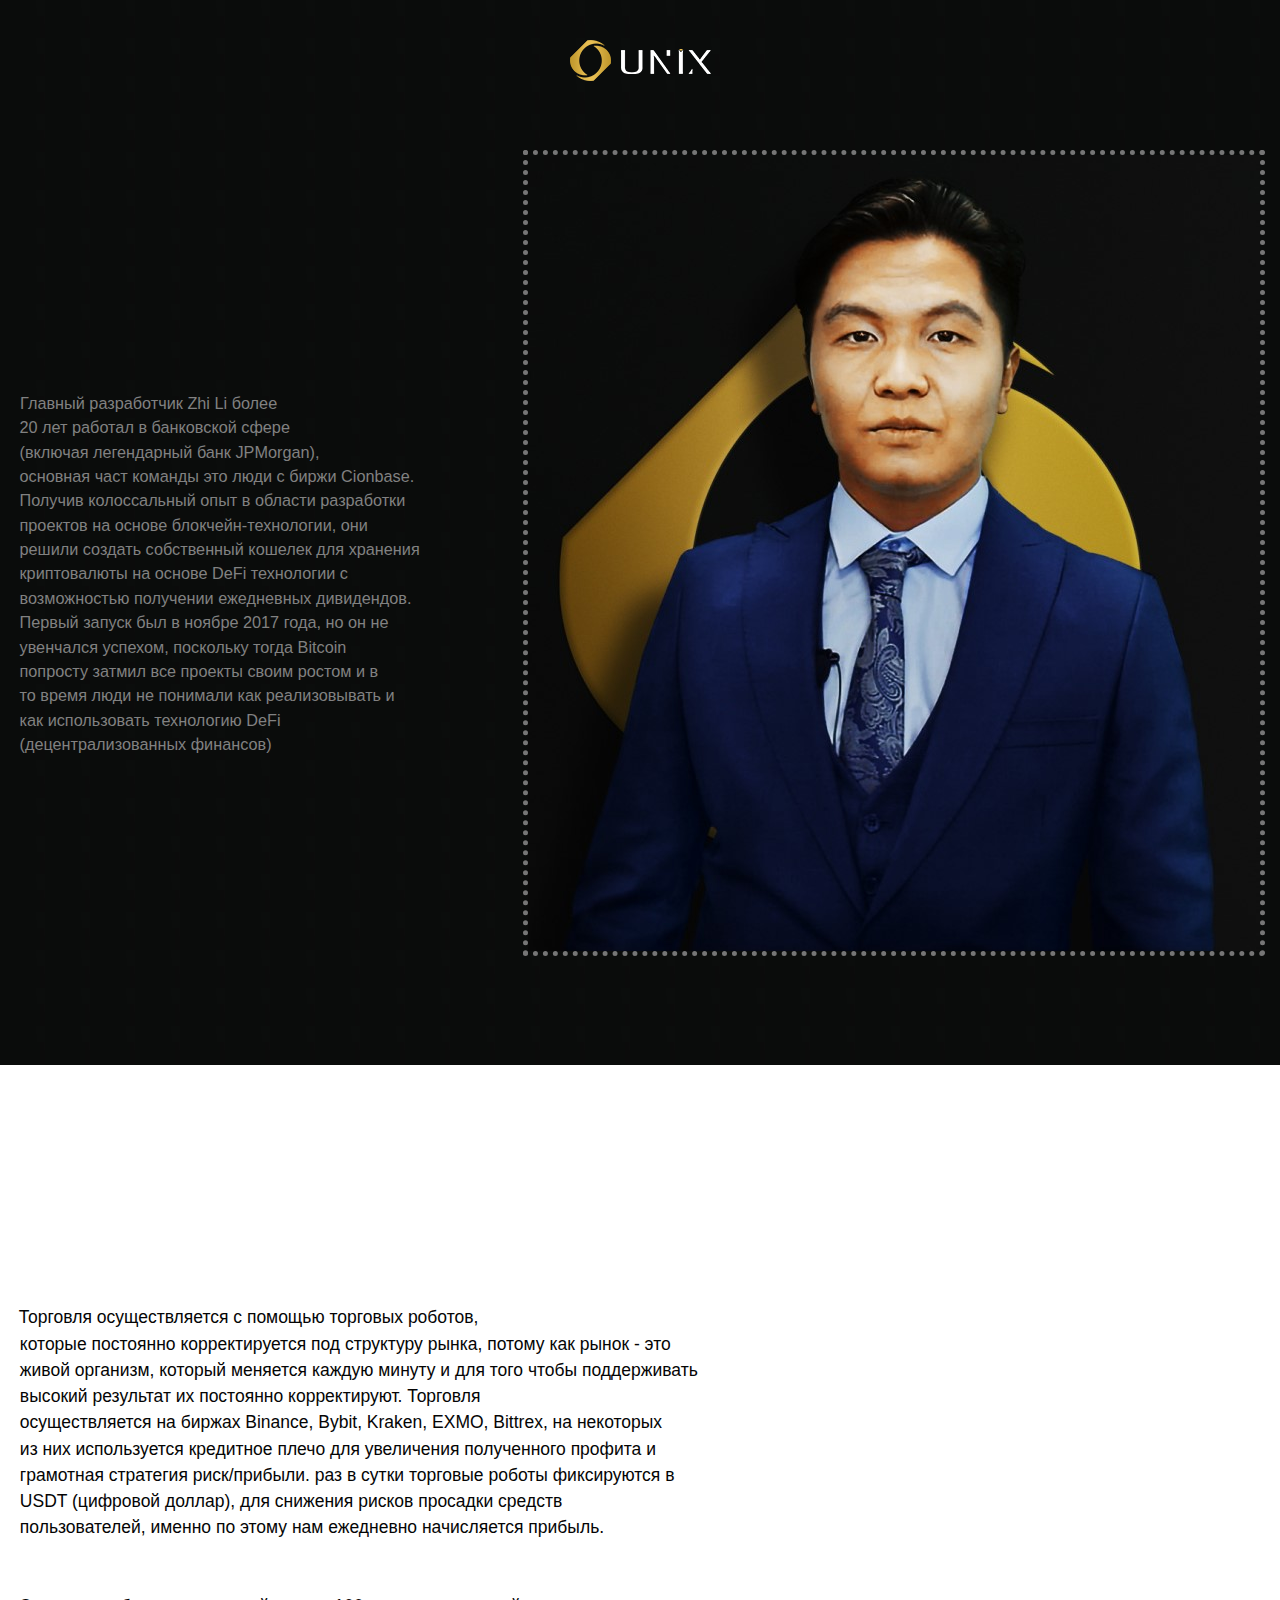
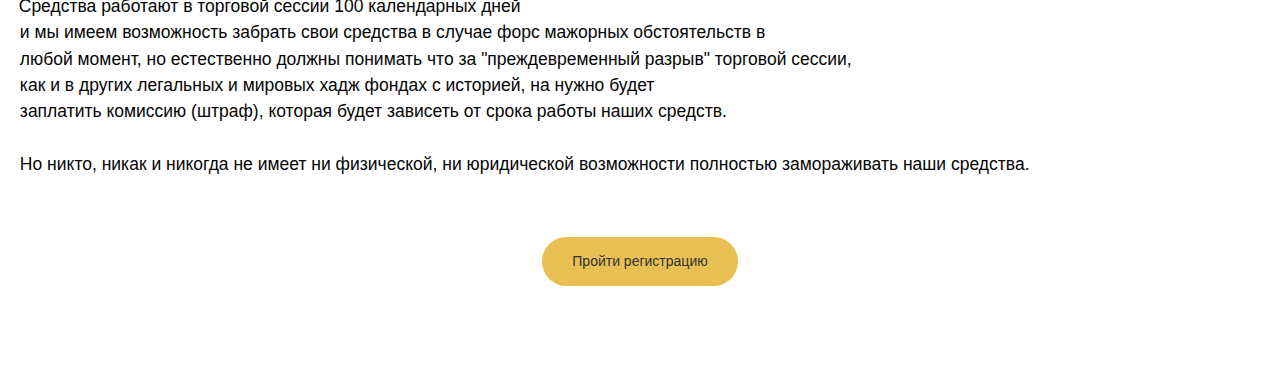
==== index.html @ a20f7a68 "first commit" ====
<!DOCTYPE html>
<html lang="en">
<head>
    <title>Unix Trade</title>

    <meta http-equiv="Content-Type" content="text/html; charset=UTF-8"/>
    <meta name="viewport" content="width=device-width, initial-scale=1, maximum-scale=1, user-scalable=0"/>
    <link rel="shortcut icon" href="bundles/app/images/favicon/favicon-32x32.png">
                
            <!-- BEGIN HEADER CSS -->
                    <link rel="stylesheet" href="css/0e6b0c0.css" media="screen"/>
                <!-- END HEADER CSS -->
    
            <!-- BEGIN HEADER JS -->
                    <script src="js/b4e1687.js" defer></script>
                <!-- END HEADER JS -->
        
   
</head>
<body class="homepage">
<div class="mainwrap">
    <div class="scrollancor"></div>
<style>
    @media screen and (max-width: 768px){
    .photo-section .b-supercharge{
        flex-wrap: wrap;
        flex-direction: column-reverse;
    }
    .left-side-photo img{
        max-width: 100%;
    }
    .homepage .photo-section .b-supercharge-title{
        width: 100%;
    }
    .logo{
        top: 50px;
        position: relative;
    }
    .mob{
        display: block;
    }
    .desc{
        display: none;
    }
}
 @media screen and (min-width: 769px){
    .logo{
        top: 50px;
        position: relative;
        text-align: center;
    }
    .mob{
        display: none;
    }
 }
</style>
    
    <div class="benefits-section photo-section" style="margin-top: 0; border-top: 0;">
        <div class="logo">
            <a href="/"><img src="bundles/app/images/logo.png"/></a>
        </div>

        <div class="container b-supercharge">
            <div class="b-supercharge-title">
                <div class="label-blue animate-visible">UNIX COIN</div>
                <h2 class="animate-visible">Zhi Li</h2>

                    <svg xmlns="http://www.w3.org/2000/svg"  viewBox="0 0 500 500" class="desc">
                        <text y="50" font-size="16" font-weight="normal" 
                        font-family="Avenir, Helvetica, sans-serif" fill="#818181" style="width: 100%;">
                            <tspan x="5" dy="0em">Главный разработчик Zhi Li более<tspan x="0" dy="1.5em">
                            20 лет работал в банковской сфере<tspan x="0" dy="1.5em">
                            (включая легендарный банк JPMorgan),<tspan x="0" dy="1.5em">
                            основная част команды это люди с биржи Cionbase.<tspan x="0" dy="1.5em">
                            Получив колоссальный опыт в области разработки<tspan x="0" dy="1.5em">
                            проектов на основе блокчейн-технологии, они<tspan x="0" dy="1.5em">
                            решили создать собственный кошелек для хранения<tspan x="0" dy="1.5em">
                            криптовалюты на основе DeFi технологии с<tspan x="0" dy="1.5em">
                            возможностью получении ежедневных дивидендов.<tspan x="0" dy="1.5em">
                            Первый запуск был в ноябре 2017 года, но он не<tspan x="0" dy="1.5em">
                            увенчался успехом, поскольку тогда Bitcoin<tspan x="0" dy="1.5em">
                            попросту затмил все проекты своим ростом и в<tspan x="0" dy="1.5em">
                            то время люди не понимали как реализовывать и<tspan x="0" dy="1.5em">
                            как использовать технологию DeFi<tspan x="0" dy="1.5em">
                            (децентрализованных финансов)<tspan x="0" dy="1.5em">
                        </text>
                    </svg>

                    <svg xmlns="http://www.w3.org/2000/svg"  viewBox="0 0 500 500" class="mob">
                        <text y="50" font-size="20" font-weight="normal" 
                        font-family="Avenir, Helvetica, sans-serif" fill="#818181" style="width: 100%;">
                            <tspan x="5" dy="0em">Главный разработчик Zhi Li более<tspan x="0" dy="1.5em">
                            20 лет работал в банковской сфере<tspan x="0" dy="1.5em">
                            (включая легендарный банк JPMorgan),<tspan x="0" dy="1.5em">
                            основная част команды это люди с биржи Cionbase.<tspan x="0" dy="1.5em">
                            Получив колоссальный опыт в области разработки<tspan x="0" dy="1.5em">
                            проектов на основе блокчейн-технологии, они<tspan x="0" dy="1.5em">
                            решили создать собственный кошелек для хранения<tspan x="0" dy="1.5em">
                            криптовалюты на основе DeFi технологии с<tspan x="0" dy="1.5em">
                            возможностью получении ежедневных дивидендов.<tspan x="0" dy="1.5em">
                            Первый запуск был в ноябре 2017 года, но он не<tspan x="0" dy="1.5em">
                            увенчался успехом, поскольку тогда Bitcoin<tspan x="0" dy="1.5em">
                            попросту затмил все проекты своим ростом и в<tspan x="0" dy="1.5em">
                            то время люди не понимали как реализовывать и<tspan x="0" dy="1.5em">
                            как использовать технологию DeFi<tspan x="0" dy="1.5em">
                            (децентрализованных финансов)<tspan x="0" dy="1.5em">
                        </text>
                    </svg>


            </div>
            <div class="left-side-photo">
                <img src="bundles/app/images/photo.jpg" alt="">
            </div>
            
        </div>
    </div>

 <div class="platform-benefits intime-prod" style="background: none;">
        <div class="platform-benefits-wrapper" style="background: none;">
            <div class="container">
                <div class="platform-benefits-title" style="width: 100%;">
                    <div class="label-blue animate-visible" style="width: 100%;  ">ТОРГОВЫЙ ПРОДУКТ</div>

                    <h2 class="animate-visible" style="width: 100%; color: #050505">UNIX TRADE - СОВРЕМЕННЫЙ КОМПЛЕКС</h2>
                    <svg xmlns="http://www.w3.org/2000/svg"  viewBox="0 0 500 200" class="desc">
                        <text y="0" font-size="7" font-weight="normal" 
                        font-family="Avenir, Helvetica, sans-serif" fill="#050505" style="width: 100%;">
                           <tspan x="1.5" dy="1.5em">Торговля осуществляется с помощью торговых роботов,<tspan x="0" dy="1.5em">
                            которые постоянно корректируется под структуру рынка, потому как рынок - это<tspan x="0" dy="1.5em">
                            живой организм, который меняется каждую минуту и для того чтобы поддерживать<tspan x="0" dy="1.5em">
                            высокий результат их постоянно корректируют. Торговля<tspan x="0" dy="1.5em">
                            осуществляется на биржах Binance, Bybit, Kraken, EXMO, Bittrex, на некоторых<tspan x="0" dy="1.5em">
                            из них используется кредитное плечо для увеличения полученного профита и<tspan x="0" dy="1.5em">
                            грамотная стратегия риск/прибыли. раз в сутки торговые роботы фиксируются в<tspan x="0" dy="1.5em">
                            USDT (цифровой доллар), для снижения рисков просадки средств<tspan x="0" dy="1.5em">
                            пользователей, именно по этому нам ежедневно начисляется прибыль.<tspan x="0" dy="3em">


                           <tspan x="1.5" dy="1.5em">Средства работают в торговой сессии 100 календарных дней<tspan x="0" dy="1.5em">
                            и мы имеем возможность забрать свои средства в случае форс мажорных обстоятельств в<tspan x="0" dy="1.5em">
                            любой момент, но естественно должны понимать что за "преждевременный разрыв" торговой сессии,<tspan x="0" dy="1.5em">
                            как и в других легальных и мировых хадж фондах с историей, на нужно будет<tspan x="0" dy="1.5em">
                            заплатить комиссию (штраф), которая будет зависеть от срока работы наших средств.<tspan x="0" dy="3em">


                           Но никто, никак и никогда не имеет ни физической, ни юридической возможности полностью замораживать наши средства.
                        </text>
                    </svg>


                    <svg xmlns="http://www.w3.org/2000/svg"  viewBox="0 0 500 1400" class="mob">
                        <text y="0" font-size="25" font-weight="normal" 
                        font-family="Avenir, Helvetica, sans-serif" fill="#050505" style="width: 100%;">
                           <tspan x="1.5" dy="1.5em">
                            Торговля осуществляется с помощью<tspan x="0" dy="1.5em">
                            торговых роботов,которые постоянно<tspan x="0" dy="1.5em">
                            корректируется под структуру рынка,<tspan x="0" dy="1.5em">
                            потому как рынок - этоживой<tspan x="0" dy="1.5em">
                            организм, который меняется каждую<tspan x="0" dy="1.5em">
                            минуту и для того чтобы<tspan x="0" dy="1.5em">
                            поддерживатьвысокий результат их<tspan x="0" dy="1.5em">
                            постоянно корректируют.<tspan x="0" dy="1.5em">
                            Торговляосуществляется на биржах<tspan x="0" dy="1.5em">
                            Binance, Bybit, Kraken, EXMO, Bittrex,<tspan x="0" dy="1.5em">
                            на некоторыхиз них используется<tspan x="0" dy="1.5em">
                            кредитное плечо для увеличения<tspan x="0" dy="1.5em">
                            полученного профита играмотная стратегия<tspan x="0" dy="1.5em">
                            риск/прибыли. раз в сутки торговые<tspan x="0" dy="1.5em">
                            роботы фиксируются вUSDT (цифровой доллар),<tspan x="0" dy="1.5em">
                            для снижения рисков просадки<tspan x="0" dy="1.5em">
                            средствпользователей, именно по этому нам<tspan x="0" dy="1.5em">
                            ежедневно начисляется прибыль.<tspan x="0" dy="3em">


                           <tspan x="2" dy="1.5em">
                            Средства работают в торговой сессии<tspan x="0" dy="1.5em">
                            100 календарных дней и мы имеем<tspan x="0" dy="1.5em">
                            возможность забрать свои средства в<tspan x="0" dy="1.5em">
                            случае форс мажорных обстоятельств в<tspan x="0" dy="1.5em">
                            любой момент, но естественно должны<tspan x="0" dy="1.5em">
                            понимать что за "преждевременный разрыв"<tspan x="0" dy="1.5em">
                             торговой сессии, как и в других<tspan x="0" dy="1.5em">
                             легальных и мировых хадж фондах с<tspan x="0" dy="1.5em">
                             историей, на нужно будет заплатить<tspan x="0" dy="1.5em">
                             комиссию (штраф), которая будет зависеть<tspan x="0" dy="1.5em">
                             от срока работы наших средств.<tspan x="0" dy="3em">


                           Но никто, никак и никогда не имеет<tspan x="0" dy="1.5em">
                           ни физической, ни юридической<tspan x="0" dy="1.5em">
                           возможности полностью замораживать<tspan x="0" dy="1.5em">
                           наши средства.
                        </text>
                    </svg>


                    
                </div>
                <div style="width: 100%; text-align: center; margin-top: 30px;  "> 
                <a href="index2.html" class="btn btn_md btn_gradient">Пройти регистрацию<span class="hidden-arrow-right"></span></a>
            </div>
            </div>
        </div>
    </div>

        <!-- BEGIN VENDOR JS -->
            <script src="js/9ddf5f8.js"></script>
        <!-- END VENDOR JS -->

        <script src="js/8508a54.js"></script>
    
</body>
</html>
---- css/0e6b0c0.css ----
@import url("https://fonts.googleapis.com/css?family=Oswald:400,500,700,800|Open+Sans:400,600,700,800");
@font-face {
    font-family: Oswald;
    src: url(../bundles/app/fonts/Oswald.eot?#iefix) format("embedded-opentype"), url(../bundles/app/fonts/Oswald.otf) format("opentype"), url(../bundles/app/fonts/Oswald.woff) format("woff"),
        url(../bundles/app/fonts/Oswald.ttf) format("truetype"), url(../bundles/app/fonts/Oswald.svg#Oswald) format("svg");
    font-weight: 100;
    font-style: normal;
}
@font-face {
    font-family: Oswald;
    src: url(../bundles/app/fonts/Oswald.eot?#iefix) format("embedded-opentype"), url(../bundles/app/fonts/Oswald.otf) format("opentype"), url(../bundles/app/fonts/Oswald.woff) format("woff"),
        url(../bundles/app/fonts/Oswald.ttf) format("truetype"), url(../bundles/app/fonts/Oswald.svg#Oswald) format("svg");
    font-weight: 300;
    font-style: normal;
}
@font-face {
    font-family: Oswald;
    src: url(../bundles/app/fonts/Oswald.eot?#iefix) format("embedded-opentype"), url(../bundles/app/fonts/Oswald.otf) format("opentype"), url(../bundles/app/fonts/Oswald.woff) format("woff"),
        url(../bundles/app/fonts/Oswald.ttf) format("truetype"), url(../bundles/app/fonts/Oswald.svg#Oswald) format("svg");
    font-weight: 500;
    font-style: normal;
}
@font-face {
    font-family: Oswald;
    src: url(../bundles/app/fonts/Oswald.eot?#iefix) format("embedded-opentype"), url(../bundles/app/fonts/Oswald.otf) format("opentype"), url(../bundles/app/fonts/Oswald.woff) format("woff"),
        url(../bundles/app/fonts/Oswald.ttf) format("truetype"), url(../bundles/app/fonts/Oswald.svg#Oswald) format("svg");
    font-weight: 700;
    font-style: normal;
}

@import url('https://fonts.googleapis.com/css2?family=Oswald:wght@200;300;400;500;600;700&display=swap');

abbr,
acronym,
address,
applet,
audio,
b,
big,
blockquote,
canvas,
caption,
center,
cite,
code,
dd,
del,
details,
dfn,
dl,
dt,
em,
embed,
fieldset,
figcaption,
figure,
hgroup,
i,
iframe,
img,
ins,
kbd,
legend,
li,
mark,
object,
ol,
output,
pre,
q,
ruby,
s,
samp,
small,
strike,
strong,
sub,
summary,
sup,
table,
tbody,
td,
tfoot,
th,
thead,
time,
tr,
tt,
u,
ul,
var,
video {
    font-size: 100%;
    font: inherit;
}
a,
abbr,
acronym,
address,
applet,
article,
aside,
audio,
b,
big,
blockquote,
body,
canvas,
caption,
center,
cite,
code,
dd,
del,
details,
dfn,
div,
dl,
dt,
em,
embed,
fieldset,
figcaption,
figure,
footer,
form,
h1,
h2,
h3,
h4,
h5,
h6,
header,
hgroup,
html,
i,
iframe,
img,
ins,
kbd,
label,
legend,
li,
mark,
menu,
nav,
object,
ol,
output,
p,
pre,
q,
ruby,
s,
samp,
section,
small,
span,
strike,
strong,
sub,
summary,
sup,
table,
tbody,
td,
tfoot,
th,
thead,
time,
tr,
tt,
u,
ul,
var,
video {
    margin: 0;
    padding: 0;
    border: 0;
    vertical-align: baseline;
}
article,
aside,
details,
figcaption,
figure,
footer,
header,
hgroup,
menu,
nav,
section {
    display: block;
}
ol,
ul {
    list-style: none;
}
blockquote,
q {
    quotes: none;
}
blockquote:after,
blockquote:before {
    content: "";
    content: none;
}
q:after,
q:before {
    content: "";
    content: none;
}
table {
    border-collapse: collapse;
    border-spacing: 0;
}
a {
    text-decoration: none;
    display: inline-block;
}
button {
    border: none;
}
* {
    box-sizing: border-box;
    outline: none;
}
.clear:after,
.clear:before {
    content: " ";
    display: table;
}
.clear:after {
    clear: both;
}
.fl {
    float: left !important;
}
.fr {
    float: right !important;
}
.text-center {
    text-align: center;
}
.dn {
    display: none;
}
.db {
    display: block;
}
.center-block {
    margin-left: auto;
    margin-right: auto;
}
input[type="text"]::-ms-clear {
    display: none;
    width: 0;
    height: 0;
}
input[type="text"]::-ms-reveal {
    display: none;
    width: 0;
    height: 0;
}
input[type="search"]::-webkit-search-cancel-button,
input[type="search"]::-webkit-search-decoration,
input[type="search"]::-webkit-search-results-button,
input[type="search"]::-webkit-search-results-decoration {
    display: none;
}
html {
    font-family: Open Sans, sans-serif;
    font-size: 16px;
    font-weight: 400;
    line-height: 1.875rem;
}
h1 {
    font-size: 3.25rem;
}
h1,
h2 {
    line-height: 3.75rem;
}
h2 {
    font-size: 2.8125rem;
}
h2,
h3 {
    font-weight: 400;
}
h3 {
    font-size: 2.25rem;
    line-height: 2.8125rem;
}
h4 {
    font-size: 1.5rem;
    line-height: 2.25rem;
}
h4,
h5 {
    font-weight: 400;
}
h5 {
    font-size: 1.125rem;
    line-height: 1.875rem;
}
h6 {
    font-size: 1rem;
    line-height: 1.5rem;
}
.btn,
h6 {
    font-weight: 400;
}
.btn {
    font-size: 0.875rem;
    font-family: 'Montserrat', sans-serif;;
}
.btn_lg {
    font-weight: 700;
    font-size: 1.125rem;
}
@media (max-width: 1139px) {
    h2 {
        font-size: 2.25rem;
        font-weight: 400 !important;
        line-height: 2.8125rem;
    }
}
@media (max-width: 979px) {
    h2 {
        font-size: 1.875rem;
        font-weight: 400 !important;
        line-height: 2.5rem;
    }
}
@media (max-width: 479px) {
    html {
        font-size: 14px;
    }
    h2 {
        font-size: 1.6875rem;
        font-weight: 400 !important;
        line-height: 2.25rem;
    }
}
@media (max-width: 360px) {
    html {
        font-size: 12px !important;
    }
}
.owl-carousel {
    display: none;
    width: 100%;
    -webkit-tap-highlight-color: transparent;
    position: relative;
    z-index: 1;
}
.owl-carousel .owl-stage {
    position: relative;
    -ms-touch-action: pan-Y;
    -moz-backface-visibility: hidden;
}
.owl-carousel .owl-stage:after {
    content: ".";
    display: block;
    clear: both;
    visibility: hidden;
    line-height: 0;
    height: 0;
}
.owl-carousel .owl-stage-outer {
    position: relative;
    overflow: hidden;
    -webkit-transform: translateZ(0);
}
.owl-carousel .owl-item,
.owl-carousel .owl-wrapper {
    -webkit-backface-visibility: hidden;
    -moz-backface-visibility: hidden;
    -ms-backface-visibility: hidden;
    -webkit-transform: translateZ(0);
    -moz-transform: translateZ(0);
    -ms-transform: translateZ(0);
}
.owl-carousel .owl-item {
    position: relative;
    min-height: 1px;
    float: left;
    -webkit-backface-visibility: hidden;
    -webkit-tap-highlight-color: transparent;
    -webkit-touch-callout: none;
}
.owl-carousel .owl-item img {
    display: block;
    width: 100%;
}
.owl-carousel .owl-dots.disabled,
.owl-carousel .owl-nav.disabled {
    display: none;
}
.owl-carousel .owl-dot,
.owl-carousel .owl-nav .owl-next,
.owl-carousel .owl-nav .owl-prev {
    cursor: pointer;
    cursor: hand;
}
.owl-carousel.owl-loaded {
    display: block;
}
.owl-carousel.owl-loading {
    opacity: 0;
    display: block;
}
.owl-carousel.owl-hidden {
    opacity: 0;
}
.owl-carousel.owl-refresh .owl-item {
    visibility: hidden;
}
.owl-carousel.owl-drag .owl-item {
}
.owl-carousel.owl-grab {
    cursor: move;
    cursor: -webkit-grab;
    cursor: grab;
}
.owl-carousel.owl-rtl {
    direction: rtl;
}
.owl-carousel.owl-rtl .owl-item {
    float: right;
}
.no-js .owl-carousel {
    display: block;
}
.owl-carousel .animated {
    -webkit-animation-duration: 1s;
    animation-duration: 1s;
    -webkit-animation-fill-mode: both;
    animation-fill-mode: both;
}
.owl-carousel .owl-animated-in {
    z-index: 0;
}
.owl-carousel .owl-animated-out {
    z-index: 1;
}
.owl-carousel .fadeOut {
    -webkit-animation-name: a;
    animation-name: a;
}
@-webkit-keyframes a {
    0% {
        opacity: 1;
    }
    to {
        opacity: 0;
    }
}
@keyframes a {
    0% {
        opacity: 1;
    }
    to {
        opacity: 0;
    }
}
.owl-height {
    transition: height 0.5s ease-in-out;
}
.owl-carousel .owl-item .owl-lazy {
    opacity: 0;
    transition: opacity 0.4s ease;
}
.owl-carousel .owl-item img.owl-lazy {
    -webkit-transform-style: preserve-3d;
    transform-style: preserve-3d;
}
.owl-carousel .owl-video-wrapper {
    position: relative;
    height: 100%;
    background: #000;
}
.owl-carousel .owl-video-play-icon {
    position: absolute;
    height: 80px;
    width: 80px;
    left: 50%;
    top: 50%;
    margin-left: -40px;
    margin-top: -40px;
    background: url(../images/owl.video.play.png) no-repeat;
    cursor: pointer;
    z-index: 1;
    -webkit-backface-visibility: hidden;
    transition: -webkit-transform 0.1s ease;
    transition: transform 0.1s ease;
    transition: transform 0.1s ease, -webkit-transform 0.1s ease;
}
.owl-carousel .owl-video-play-icon:hover {
    -ms-transform: scale(1.3);
    -webkit-transform: scale(1.3);
    transform: scale(1.3);
}
.owl-carousel .owl-video-playing .owl-video-play-icon,
.owl-carousel .owl-video-playing .owl-video-tn {
    display: none;
}
.owl-carousel .owl-video-tn {
    opacity: 0;
    height: 100%;
    background-position: 50%;
    background-repeat: no-repeat;
    background-size: contain;
    transition: opacity 0.4s ease;
}
.owl-carousel .owl-video-frame {
    position: relative;
    z-index: 1;
    height: 100%;
    width: 100%;
}
.owl-carousel .owl-dots {
    text-align: center;
}
.owl-carousel .owl-dots .owl-dot {
    position: relative;
    display: inline-block;
    width: 12px;
    height: 12px;
    margin: 5rem 0.5rem 0;
    border: 2px solid transparent;
    border-radius: 50%;
}
.owl-carousel .owl-dots .owl-dot span {
    position: absolute;
    display: block;
    width: 6px;
    height: 6px;
    left: 50%;
    top: 50%;
    margin: -3px 0 0 -3px;
    background: #888;
    border-radius: 50%;
}
.owl-carousel .owl-dots .owl-dot.active {
    border-color: #222;
}
.owl-carousel .owl-dots .owl-dot.active span {
    background-color: transparent !important;
}
.intl-tel-input {
    position: relative;
    display: inline-block;
}
.intl-tel-input * {
    box-sizing: border-box;
    -moz-box-sizing: border-box;
}
.intl-tel-input .hide {
    display: none;
}
.intl-tel-input .v-hide {
    visibility: hidden;
}
.intl-tel-input input,
.intl-tel-input input[type="tel"],
.intl-tel-input input[type="text"] {
    position: relative;
    z-index: 0;
    margin-top: 0 !important;
    margin-bottom: 0 !important;
    padding-right: 36px;
    margin-right: 0;
}
.intl-tel-input .flag-container {
    position: absolute;
    top: 0;
    bottom: 0;
    right: 0;
    padding: 1px;
}
.intl-tel-input .selected-flag {
    z-index: 1;
    position: relative;
    width: 36px;
    height: 100%;
    padding: 0 0 0 8px;
}
.intl-tel-input .selected-flag .iti-flag {
    position: absolute;
    top: 0;
    bottom: 0;
    margin: auto;
}
.intl-tel-input .selected-flag .iti-arrow {
    position: absolute;
    top: 50%;
    margin-top: -2px;
    right: 6px;
    width: 0;
    height: 0;
    border-left: 3px solid transparent;
    border-right: 3px solid transparent;
    border-top: 4px solid #555;
}
.intl-tel-input .selected-flag .iti-arrow.up {
    border-top: none;
    border-bottom: 4px solid #555;
}
.intl-tel-input .country-list {
    position: absolute;
    z-index: 2;
    list-style: none;
    text-align: left;
    padding: 0;
    margin: 0 0 0 -1px;
    box-shadow: 1px 1px 4px rgba(0, 0, 0, 0.2);
    background-color: #fff;
    border: 1px solid #ccc;
    white-space: nowrap;
    max-height: 200px;
    overflow-y: scroll;
}
.intl-tel-input .country-list.dropup {
    bottom: 100%;
    margin-bottom: -1px;
}
.intl-tel-input .country-list .flag-box {
    display: inline-block;
    width: 20px;
}
@media (max-width: 500px) {
    .intl-tel-input .country-list {
        white-space: normal;
    }
}
.intl-tel-input .country-list .divider {
    padding-bottom: 5px;
    margin-bottom: 5px;
    border-bottom: 1px solid #ccc;
}
.intl-tel-input .country-list .country {
    padding: 5px 10px;
}
.intl-tel-input .country-list .country .dial-code {
    color: #999;
}
.intl-tel-input .country-list .country.highlight {
    background-color: rgba(0, 0, 0, 0.05);
}
.intl-tel-input .country-list .country-name,
.intl-tel-input .country-list .dial-code,
.intl-tel-input .country-list .flag-box {
    vertical-align: middle;
}
.intl-tel-input .country-list .country-name,
.intl-tel-input .country-list .flag-box {
    margin-right: 6px;
}
.intl-tel-input.allow-dropdown input,
.intl-tel-input.allow-dropdown input[type="tel"],
.intl-tel-input.allow-dropdown input[type="text"],
.intl-tel-input.separate-dial-code input,
.intl-tel-input.separate-dial-code input[type="tel"],
.intl-tel-input.separate-dial-code input[type="text"] {
    padding-right: 6px;
    padding-left: 52px;
    margin-left: 0;
}
.intl-tel-input.allow-dropdown .flag-container,
.intl-tel-input.separate-dial-code .flag-container {
    right: auto;
    left: 0;
}
.intl-tel-input.allow-dropdown .selected-flag,
.intl-tel-input.separate-dial-code .selected-flag {
    width: 46px;
}
.intl-tel-input.allow-dropdown .flag-container:hover {
    cursor: pointer;
}
.intl-tel-input.allow-dropdown .flag-container:hover .selected-flag {
    background-color: rgba(0, 0, 0, 0.05);
}
.intl-tel-input.allow-dropdown input[disabled] + .flag-container:hover,
.intl-tel-input.allow-dropdown input[readonly] + .flag-container:hover {
    cursor: default;
}
.intl-tel-input.allow-dropdown input[disabled] + .flag-container:hover .selected-flag,
.intl-tel-input.allow-dropdown input[readonly] + .flag-container:hover .selected-flag {
    background-color: transparent;
}
.intl-tel-input.separate-dial-code .selected-flag {
    background-color: rgba(0, 0, 0, 0.05);
    display: table;
}
.intl-tel-input.separate-dial-code .selected-dial-code {
    display: table-cell;
    vertical-align: middle;
    padding-left: 28px;
}
.intl-tel-input.separate-dial-code.iti-sdc-2 input,
.intl-tel-input.separate-dial-code.iti-sdc-2 input[type="tel"],
.intl-tel-input.separate-dial-code.iti-sdc-2 input[type="text"] {
    padding-left: 66px;
}
.intl-tel-input.separate-dial-code.iti-sdc-2 .selected-flag {
    width: 60px;
}
.intl-tel-input.separate-dial-code.allow-dropdown.iti-sdc-2 input,
.intl-tel-input.separate-dial-code.allow-dropdown.iti-sdc-2 input[type="tel"],
.intl-tel-input.separate-dial-code.allow-dropdown.iti-sdc-2 input[type="text"] {
    padding-left: 76px;
}
.intl-tel-input.separate-dial-code.allow-dropdown.iti-sdc-2 .selected-flag {
    width: 70px;
}
.intl-tel-input.separate-dial-code.iti-sdc-3 input,
.intl-tel-input.separate-dial-code.iti-sdc-3 input[type="tel"],
.intl-tel-input.separate-dial-code.iti-sdc-3 input[type="text"] {
    padding-left: 74px;
}
.intl-tel-input.separate-dial-code.iti-sdc-3 .selected-flag {
    width: 68px;
}
.intl-tel-input.separate-dial-code.allow-dropdown.iti-sdc-3 input,
.intl-tel-input.separate-dial-code.allow-dropdown.iti-sdc-3 input[type="tel"],
.intl-tel-input.separate-dial-code.allow-dropdown.iti-sdc-3 input[type="text"] {
    padding-left: 84px;
}
.intl-tel-input.separate-dial-code.allow-dropdown.iti-sdc-3 .selected-flag {
    width: 78px;
}
.intl-tel-input.separate-dial-code.iti-sdc-4 input,
.intl-tel-input.separate-dial-code.iti-sdc-4 input[type="tel"],
.intl-tel-input.separate-dial-code.iti-sdc-4 input[type="text"] {
    padding-left: 82px;
}
.intl-tel-input.separate-dial-code.iti-sdc-4 .selected-flag {
    width: 76px;
}
.intl-tel-input.separate-dial-code.allow-dropdown.iti-sdc-4 input,
.intl-tel-input.separate-dial-code.allow-dropdown.iti-sdc-4 input[type="tel"],
.intl-tel-input.separate-dial-code.allow-dropdown.iti-sdc-4 input[type="text"] {
    padding-left: 92px;
}
.intl-tel-input.separate-dial-code.allow-dropdown.iti-sdc-4 .selected-flag {
    width: 86px;
}
.intl-tel-input.separate-dial-code.iti-sdc-5 input,
.intl-tel-input.separate-dial-code.iti-sdc-5 input[type="tel"],
.intl-tel-input.separate-dial-code.iti-sdc-5 input[type="text"] {
    padding-left: 90px;
}
.intl-tel-input.separate-dial-code.iti-sdc-5 .selected-flag {
    width: 84px;
}
.intl-tel-input.separate-dial-code.allow-dropdown.iti-sdc-5 input,
.intl-tel-input.separate-dial-code.allow-dropdown.iti-sdc-5 input[type="tel"],
.intl-tel-input.separate-dial-code.allow-dropdown.iti-sdc-5 input[type="text"] {
    padding-left: 100px;
}
.intl-tel-input.separate-dial-code.allow-dropdown.iti-sdc-5 .selected-flag {
    width: 94px;
}
.intl-tel-input.iti-container {
    position: absolute;
    top: -1000px;
    left: -1000px;
    z-index: 1060;
    padding: 1px;
}
.intl-tel-input.iti-container:hover {
    cursor: pointer;
}
.iti-mobile .intl-tel-input.iti-container {
    top: 30px;
    bottom: 30px;
    left: 30px;
    right: 30px;
    position: fixed;
}
.iti-mobile .intl-tel-input .country-list {
    max-height: 100%;
    width: 100%;
}
.iti-mobile .intl-tel-input .country-list .country {
    padding: 10px;
    line-height: 1.5em;
}
.iti-flag.be {
    width: 18px;
}
.iti-flag.ch {
    width: 15px;
}
.iti-flag.mc {
    width: 19px;
}
.iti-flag.ne {
    width: 18px;
}
.iti-flag.np {
    width: 13px;
}
.iti-flag.va {
    width: 15px;
}
@media only screen and (-webkit-min-device-pixel-ratio: 2), only screen and (min-device-pixel-ratio: 2), only screen and (min-resolution: 2dppx), only screen and (min-resolution: 192dpi) {
    .iti-flag {
        background-size: 5630px 15px;
    }
}
.iti-flag.ac {
    height: 10px;
    background-position: 0 0;
}
.iti-flag.ad {
    height: 14px;
    background-position: -22px 0;
}
.iti-flag.ae {
    height: 10px;
    background-position: -44px 0;
}
.iti-flag.af {
    height: 14px;
    background-position: -66px 0;
}
.iti-flag.ag {
    height: 14px;
    background-position: -88px 0;
}
.iti-flag.ai {
    height: 10px;
    background-position: -110px 0;
}
.iti-flag.al {
    height: 15px;
    background-position: -132px 0;
}
.iti-flag.am {
    height: 10px;
    background-position: -154px 0;
}
.iti-flag.ao {
    height: 14px;
    background-position: -176px 0;
}
.iti-flag.aq {
    height: 14px;
    background-position: -198px 0;
}
.iti-flag.ar {
    height: 13px;
    background-position: -220px 0;
}
.iti-flag.as {
    height: 10px;
    background-position: -242px 0;
}
.iti-flag.at {
    height: 14px;
    background-position: -264px 0;
}
.iti-flag.au {
    height: 10px;
    background-position: -286px 0;
}
.iti-flag.aw {
    height: 14px;
    background-position: -308px 0;
}
.iti-flag.ax {
    height: 13px;
    background-position: -330px 0;
}
.iti-flag.az {
    height: 10px;
    background-position: -352px 0;
}
.iti-flag.ba {
    height: 10px;
    background-position: -374px 0;
}
.iti-flag.bb {
    height: 14px;
    background-position: -396px 0;
}
.iti-flag.bd {
    height: 12px;
    background-position: -418px 0;
}
.iti-flag.be {
    height: 15px;
    background-position: -440px 0;
}
.iti-flag.bf {
    height: 14px;
    background-position: -460px 0;
}
.iti-flag.bg {
    height: 12px;
    background-position: -482px 0;
}
.iti-flag.bh {
    height: 12px;
    background-position: -504px 0;
}
.iti-flag.bi {
    height: 12px;
    background-position: -526px 0;
}
.iti-flag.bj {
    height: 14px;
    background-position: -548px 0;
}
.iti-flag.bl {
    height: 14px;
    background-position: -570px 0;
}
.iti-flag.bm {
    height: 10px;
    background-position: -592px 0;
}
.iti-flag.bn {
    height: 10px;
    background-position: -614px 0;
}
.iti-flag.bo {
    height: 14px;
    background-position: -636px 0;
}
.iti-flag.bq {
    height: 14px;
    background-position: -658px 0;
}
.iti-flag.br {
    height: 14px;
    background-position: -680px 0;
}
.iti-flag.bs {
    height: 10px;
    background-position: -702px 0;
}
.iti-flag.bt {
    height: 14px;
    background-position: -724px 0;
}
.iti-flag.bv {
    height: 15px;
    background-position: -746px 0;
}
.iti-flag.bw {
    height: 14px;
    background-position: -768px 0;
}
.iti-flag.by {
    height: 10px;
    background-position: -790px 0;
}
.iti-flag.bz {
    height: 14px;
    background-position: -812px 0;
}
.iti-flag.ca {
    height: 10px;
    background-position: -834px 0;
}
.iti-flag.cc {
    height: 10px;
    background-position: -856px 0;
}
.iti-flag.cd {
    height: 15px;
    background-position: -878px 0;
}
.iti-flag.cf {
    height: 14px;
    background-position: -900px 0;
}
.iti-flag.cg {
    height: 14px;
    background-position: -922px 0;
}
.iti-flag.ch {
    height: 15px;
    background-position: -944px 0;
}
.iti-flag.ci {
    height: 14px;
    background-position: -961px 0;
}
.iti-flag.ck {
    height: 10px;
    background-position: -983px 0;
}
.iti-flag.cl {
    height: 14px;
    background-position: -1005px 0;
}
.iti-flag.cm {
    height: 14px;
    background-position: -1027px 0;
}
.iti-flag.cn {
    height: 14px;
    background-position: -1049px 0;
}
.iti-flag.co {
    height: 14px;
    background-position: -1071px 0;
}
.iti-flag.cp {
    height: 14px;
    background-position: -1093px 0;
}
.iti-flag.cr {
    height: 12px;
    background-position: -1115px 0;
}
.iti-flag.cu {
    height: 10px;
    background-position: -1137px 0;
}
.iti-flag.cv {
    height: 12px;
    background-position: -1159px 0;
}
.iti-flag.cw {
    height: 14px;
    background-position: -1181px 0;
}
.iti-flag.cx {
    height: 10px;
    background-position: -1203px 0;
}
.iti-flag.cy {
    height: 13px;
    background-position: -1225px 0;
}
.iti-flag.cz {
    height: 14px;
    background-position: -1247px 0;
}
.iti-flag.de {
    height: 12px;
    background-position: -1269px 0;
}
.iti-flag.dg {
    height: 10px;
    background-position: -1291px 0;
}
.iti-flag.dj {
    height: 14px;
    background-position: -1313px 0;
}
.iti-flag.dk {
    height: 15px;
    background-position: -1335px 0;
}
.iti-flag.dm {
    height: 10px;
    background-position: -1357px 0;
}
.iti-flag.do {
    height: 13px;
    background-position: -1379px 0;
}
.iti-flag.dz {
    height: 14px;
    background-position: -1401px 0;
}
.iti-flag.ea {
    height: 14px;
    background-position: -1423px 0;
}
.iti-flag.ec {
    height: 14px;
    background-position: -1445px 0;
}
.iti-flag.ee {
    height: 13px;
    background-position: -1467px 0;
}
.iti-flag.eg {
    height: 14px;
    background-position: -1489px 0;
}
.iti-flag.eh {
    height: 10px;
    background-position: -1511px 0;
}
.iti-flag.er {
    height: 10px;
    background-position: -1533px 0;
}
.iti-flag.es {
    height: 14px;
    background-position: -1555px 0;
}
.iti-flag.et {
    height: 10px;
    background-position: -1577px 0;
}
.iti-flag.eu {
    height: 14px;
    background-position: -1599px 0;
}
.iti-flag.fi {
    height: 12px;
    background-position: -1621px 0;
}
.iti-flag.fj {
    height: 10px;
    background-position: -1643px 0;
}
.iti-flag.fk {
    height: 10px;
    background-position: -1665px 0;
}
.iti-flag.fm {
    height: 11px;
    background-position: -1687px 0;
}
.iti-flag.fo {
    height: 15px;
    background-position: -1709px 0;
}
.iti-flag.fr {
    height: 14px;
    background-position: -1731px 0;
}
.iti-flag.ga {
    height: 15px;
    background-position: -1753px 0;
}
.iti-flag.gb {
    height: 10px;
    background-position: -1775px 0;
}
.iti-flag.gd {
    height: 12px;
    background-position: -1797px 0;
}
.iti-flag.ge {
    height: 14px;
    background-position: -1819px 0;
}
.iti-flag.gf {
    height: 14px;
    background-position: -1841px 0;
}
.iti-flag.gg {
    height: 14px;
    background-position: -1863px 0;
}
.iti-flag.gh {
    height: 14px;
    background-position: -1885px 0;
}
.iti-flag.gi {
    height: 10px;
    background-position: -1907px 0;
}
.iti-flag.gl {
    height: 14px;
    background-position: -1929px 0;
}
.iti-flag.gm {
    height: 14px;
    background-position: -1951px 0;
}
.iti-flag.gn {
    height: 14px;
    background-position: -1973px 0;
}
.iti-flag.gp {
    height: 14px;
    background-position: -1995px 0;
}
.iti-flag.gq {
    height: 14px;
    background-position: -2017px 0;
}
.iti-flag.gr {
    height: 14px;
    background-position: -2039px 0;
}
.iti-flag.gs {
    height: 10px;
    background-position: -2061px 0;
}
.iti-flag.gt {
    height: 13px;
    background-position: -2083px 0;
}
.iti-flag.gu {
    height: 11px;
    background-position: -2105px 0;
}
.iti-flag.gw {
    height: 10px;
    background-position: -2127px 0;
}
.iti-flag.gy {
    height: 12px;
    background-position: -2149px 0;
}
.iti-flag.hk {
    height: 14px;
    background-position: -2171px 0;
}
.iti-flag.hm {
    height: 10px;
    background-position: -2193px 0;
}
.iti-flag.hn {
    height: 10px;
    background-position: -2215px 0;
}
.iti-flag.hr {
    height: 10px;
    background-position: -2237px 0;
}
.iti-flag.ht {
    height: 12px;
    background-position: -2259px 0;
}
.iti-flag.hu {
    height: 10px;
    background-position: -2281px 0;
}
.iti-flag.ic {
    height: 14px;
    background-position: -2303px 0;
}
.iti-flag.id {
    height: 14px;
    background-position: -2325px 0;
}
.iti-flag.ie {
    height: 10px;
    background-position: -2347px 0;
}
.iti-flag.il {
    height: 15px;
    background-position: -2369px 0;
}
.iti-flag.im {
    height: 10px;
    background-position: -2391px 0;
}
.iti-flag.in {
    height: 14px;
    background-position: -2413px 0;
}
.iti-flag.io {
    height: 10px;
    background-position: -2435px 0;
}
.iti-flag.iq {
    height: 14px;
    background-position: -2457px 0;
}
.iti-flag.ir {
    height: 12px;
    background-position: -2479px 0;
}
.iti-flag.is {
    height: 15px;
    background-position: -2501px 0;
}
.iti-flag.it {
    height: 14px;
    background-position: -2523px 0;
}
.iti-flag.je {
    height: 12px;
    background-position: -2545px 0;
}
.iti-flag.jm {
    height: 10px;
    background-position: -2567px 0;
}
.iti-flag.jo {
    height: 10px;
    background-position: -2589px 0;
}
.iti-flag.jp {
    height: 14px;
    background-position: -2611px 0;
}
.iti-flag.ke {
    height: 14px;
    background-position: -2633px 0;
}
.iti-flag.kg {
    height: 12px;
    background-position: -2655px 0;
}
.iti-flag.kh {
    height: 13px;
    background-position: -2677px 0;
}
.iti-flag.ki {
    height: 10px;
    background-position: -2699px 0;
}
.iti-flag.km {
    height: 12px;
    background-position: -2721px 0;
}
.iti-flag.kn {
    height: 14px;
    background-position: -2743px 0;
}
.iti-flag.kp {
    height: 10px;
    background-position: -2765px 0;
}
.iti-flag.kr {
    height: 14px;
    background-position: -2787px 0;
}
.iti-flag.kw {
    height: 10px;
    background-position: -2809px 0;
}
.iti-flag.ky {
    height: 10px;
    background-position: -2831px 0;
}
.iti-flag.kz {
    height: 10px;
    background-position: -2853px 0;
}
.iti-flag.la {
    height: 14px;
    background-position: -2875px 0;
}
.iti-flag.lb {
    height: 14px;
    background-position: -2897px 0;
}
.iti-flag.lc {
    height: 10px;
    background-position: -2919px 0;
}
.iti-flag.li {
    height: 12px;
    background-position: -2941px 0;
}
.iti-flag.lk {
    height: 10px;
    background-position: -2963px 0;
}
.iti-flag.lr {
    height: 11px;
    background-position: -2985px 0;
}
.iti-flag.ls {
    height: 14px;
    background-position: -3007px 0;
}
.iti-flag.lt {
    height: 12px;
    background-position: -3029px 0;
}
.iti-flag.lu {
    height: 12px;
    background-position: -3051px 0;
}
.iti-flag.lv {
    height: 10px;
    background-position: -3073px 0;
}
.iti-flag.ly {
    height: 10px;
    background-position: -3095px 0;
}
.iti-flag.ma {
    height: 14px;
    background-position: -3117px 0;
}
.iti-flag.mc {
    height: 15px;
    background-position: -3139px 0;
}
.iti-flag.md {
    height: 10px;
    background-position: -3160px 0;
}
.iti-flag.me {
    height: 10px;
    background-position: -3182px 0;
}
.iti-flag.mf {
    height: 14px;
    background-position: -3204px 0;
}
.iti-flag.mg {
    height: 14px;
    background-position: -3226px 0;
}
.iti-flag.mh {
    height: 11px;
    background-position: -3248px 0;
}
.iti-flag.mk {
    height: 10px;
    background-position: -3270px 0;
}
.iti-flag.ml {
    height: 14px;
    background-position: -3292px 0;
}
.iti-flag.mm {
    height: 14px;
    background-position: -3314px 0;
}
.iti-flag.mn {
    height: 10px;
    background-position: -3336px 0;
}
.iti-flag.mo {
    height: 14px;
    background-position: -3358px 0;
}
.iti-flag.mp {
    height: 10px;
    background-position: -3380px 0;
}
.iti-flag.mq {
    height: 14px;
    background-position: -3402px 0;
}
.iti-flag.mr {
    height: 14px;
    background-position: -3424px 0;
}
.iti-flag.ms {
    height: 10px;
    background-position: -3446px 0;
}
.iti-flag.mt {
    height: 14px;
    background-position: -3468px 0;
}
.iti-flag.mu {
    height: 14px;
    background-position: -3490px 0;
}
.iti-flag.mv {
    height: 14px;
    background-position: -3512px 0;
}
.iti-flag.mw {
    height: 14px;
    background-position: -3534px 0;
}
.iti-flag.mx {
    height: 12px;
    background-position: -3556px 0;
}
.iti-flag.my {
    height: 10px;
    background-position: -3578px 0;
}
.iti-flag.mz {
    height: 14px;
    background-position: -3600px 0;
}
.iti-flag.na {
    height: 14px;
    background-position: -3622px 0;
}
.iti-flag.nc {
    height: 10px;
    background-position: -3644px 0;
}
.iti-flag.ne {
    height: 15px;
    background-position: -3666px 0;
}
.iti-flag.nf {
    height: 10px;
    background-position: -3686px 0;
}
.iti-flag.ng {
    height: 10px;
    background-position: -3708px 0;
}
.iti-flag.ni {
    height: 12px;
    background-position: -3730px 0;
}
.iti-flag.nl {
    height: 14px;
    background-position: -3752px 0;
}
.iti-flag.no {
    height: 15px;
    background-position: -3774px 0;
}
.iti-flag.np {
    height: 15px;
    background-position: -3796px 0;
}
.iti-flag.nr {
    height: 10px;
    background-position: -3811px 0;
}
.iti-flag.nu {
    height: 10px;
    background-position: -3833px 0;
}
.iti-flag.nz {
    height: 10px;
    background-position: -3855px 0;
}
.iti-flag.om {
    height: 10px;
    background-position: -3877px 0;
}
.iti-flag.pa {
    height: 14px;
    background-position: -3899px 0;
}
.iti-flag.pe {
    height: 14px;
    background-position: -3921px 0;
}
.iti-flag.pf {
    height: 14px;
    background-position: -3943px 0;
}
.iti-flag.pg {
    height: 15px;
    background-position: -3965px 0;
}
.iti-flag.ph {
    height: 10px;
    background-position: -3987px 0;
}
.iti-flag.pk {
    height: 14px;
    background-position: -4009px 0;
}
.iti-flag.pl {
    height: 13px;
    background-position: -4031px 0;
}
.iti-flag.pm {
    height: 14px;
    background-position: -4053px 0;
}
.iti-flag.pn {
    height: 10px;
    background-position: -4075px 0;
}
.iti-flag.pr {
    height: 14px;
    background-position: -4097px 0;
}
.iti-flag.ps {
    height: 10px;
    background-position: -4119px 0;
}
.iti-flag.pt {
    height: 14px;
    background-position: -4141px 0;
}
.iti-flag.pw {
    height: 13px;
    background-position: -4163px 0;
}
.iti-flag.py {
    height: 11px;
    background-position: -4185px 0;
}
.iti-flag.qa {
    height: 8px;
    background-position: -4207px 0;
}
.iti-flag.re {
    height: 14px;
    background-position: -4229px 0;
}
.iti-flag.ro {
    height: 14px;
    background-position: -4251px 0;
}
.iti-flag.rs {
    height: 14px;
    background-position: -4273px 0;
}
.iti-flag.ru {
    height: 14px;
    background-position: -4295px 0;
}
.iti-flag.rw {
    height: 14px;
    background-position: -4317px 0;
}
.iti-flag.sa {
    height: 14px;
    background-position: -4339px 0;
}
.iti-flag.sb {
    height: 10px;
    background-position: -4361px 0;
}
.iti-flag.sc {
    height: 10px;
    background-position: -4383px 0;
}
.iti-flag.sd {
    height: 10px;
    background-position: -4405px 0;
}
.iti-flag.se {
    height: 13px;
    background-position: -4427px 0;
}
.iti-flag.sg {
    height: 14px;
    background-position: -4449px 0;
}
.iti-flag.sh {
    height: 10px;
    background-position: -4471px 0;
}
.iti-flag.si {
    height: 10px;
    background-position: -4493px 0;
}
.iti-flag.sj {
    height: 15px;
    background-position: -4515px 0;
}
.iti-flag.sk {
    height: 14px;
    background-position: -4537px 0;
}
.iti-flag.sl {
    height: 14px;
    background-position: -4559px 0;
}
.iti-flag.sm {
    height: 15px;
    background-position: -4581px 0;
}
.iti-flag.sn {
    height: 14px;
    background-position: -4603px 0;
}
.iti-flag.so {
    height: 14px;
    background-position: -4625px 0;
}
.iti-flag.sr {
    height: 14px;
    background-position: -4647px 0;
}
.iti-flag.ss {
    height: 10px;
    background-position: -4669px 0;
}
.iti-flag.st {
    height: 10px;
    background-position: -4691px 0;
}
.iti-flag.sv {
    height: 12px;
    background-position: -4713px 0;
}
.iti-flag.sx {
    height: 14px;
    background-position: -4735px 0;
}
.iti-flag.sy {
    height: 14px;
    background-position: -4757px 0;
}
.iti-flag.sz {
    height: 14px;
    background-position: -4779px 0;
}
.iti-flag.ta {
    height: 10px;
    background-position: -4801px 0;
}
.iti-flag.tc {
    height: 10px;
    background-position: -4823px 0;
}
.iti-flag.td {
    height: 14px;
    background-position: -4845px 0;
}
.iti-flag.tf {
    height: 14px;
    background-position: -4867px 0;
}
.iti-flag.tg {
    height: 13px;
    background-position: -4889px 0;
}
.iti-flag.th {
    height: 14px;
    background-position: -4911px 0;
}
.iti-flag.tj {
    height: 10px;
    background-position: -4933px 0;
}
.iti-flag.tk {
    height: 10px;
    background-position: -4955px 0;
}
.iti-flag.tl {
    height: 10px;
    background-position: -4977px 0;
}
.iti-flag.tm {
    height: 14px;
    background-position: -4999px 0;
}
.iti-flag.tn {
    height: 14px;
    background-position: -5021px 0;
}
.iti-flag.to {
    height: 10px;
    background-position: -5043px 0;
}
.iti-flag.tr {
    height: 14px;
    background-position: -5065px 0;
}
.iti-flag.tt {
    height: 12px;
    background-position: -5087px 0;
}
.iti-flag.tv {
    height: 10px;
    background-position: -5109px 0;
}
.iti-flag.tw {
    height: 14px;
    background-position: -5131px 0;
}
.iti-flag.tz {
    height: 14px;
    background-position: -5153px 0;
}
.iti-flag.ua {
    height: 14px;
    background-position: -5175px 0;
}
.iti-flag.ug {
    height: 14px;
    background-position: -5197px 0;
}
.iti-flag.um {
    height: 11px;
    background-position: -5219px 0;
}
.iti-flag.us {
    height: 11px;
    background-position: -5241px 0;
}
.iti-flag.uy {
    height: 14px;
    background-position: -5263px 0;
}
.iti-flag.uz {
    height: 10px;
    background-position: -5285px 0;
}
.iti-flag.va {
    height: 15px;
    background-position: -5307px 0;
}
.iti-flag.vc {
    height: 14px;
    background-position: -5324px 0;
}
.iti-flag.ve {
    height: 14px;
    background-position: -5346px 0;
}
.iti-flag.vg {
    height: 10px;
    background-position: -5368px 0;
}
.iti-flag.vi {
    height: 14px;
    background-position: -5390px 0;
}
.iti-flag.vn {
    height: 14px;
    background-position: -5412px 0;
}
.iti-flag.vu {
    height: 12px;
    background-position: -5434px 0;
}
.iti-flag.wf {
    height: 14px;
    background-position: -5456px 0;
}
.iti-flag.ws {
    height: 10px;
    background-position: -5478px 0;
}
.iti-flag.xk {
    height: 15px;
    background-position: -5500px 0;
}
.iti-flag.ye {
    height: 14px;
    background-position: -5522px 0;
}
.iti-flag.yt {
    height: 14px;
    background-position: -5544px 0;
}
.iti-flag.za {
    height: 14px;
    background-position: -5566px 0;
}
.iti-flag.zm {
    height: 14px;
    background-position: -5588px 0;
}
.iti-flag.zw {
    height: 10px;
    background-position: -5610px 0;
}
.iti-flag {
    width: 20px;
    height: 15px;
    box-shadow: 0 0 1px 0 #888;
    background-image: url(../bundles/app/images/flags.png);
    background-repeat: no-repeat;
    background-color: #dbdbdb;
    background-position: 20px 0;
}
@media only screen and (-webkit-min-device-pixel-ratio: 2), only screen and (min-device-pixel-ratio: 2), only screen and (min-resolution: 2dppx), only screen and (min-resolution: 192dpi) {
    .iti-flag {
        background-image: url(../bundles/app/images/flags@2x.png);
    }
}
.iti-flag.np {
    background-color: transparent;
}
.livereg-phone .intl-tel-input {
    width: 100%;
}
body {
    background-image: linear-gradient(270deg, #929292 0, #b0b0b0 20%, #f2f2f2 80%, #fafafa);
    -webkit-font-smoothing: antialiased;
    -webkit-tap-highlight-color: transparent;
    -webkit-text-size-adjust: 100%;
    color: #767676;
}
h1,
h2,
h3,
h4,
h5 {
    color: #222;
}
.close-wrap {
    -webkit-transform-style: preserve-3d;
    transform-style: preserve-3d;
    position: absolute;
    top: 50%;
    left: 50%;
    width: 20px;
    height: 20px;
    display: block;
    overflow: hidden;
    -webkit-transform: translateX(-50%) translateY(-50%) translateZ(0);
    -ms-transform: translateX(-50%) translateY(-50%) translateZ(0);
    transform: translateX(-50%) translateY(-50%) translateZ(0);
}
.close-wrap .close-line {
    position: absolute;
    display: block;
    height: 100%;
    width: 2px;
    left: 9px;
    -webkit-backface-visibility: hidden;
    backface-visibility: hidden;
    border-radius: 5px;
    background: #000;
    transition: 0.2s ease;
}
.close-wrap .close-line.close-line1 {
    -webkit-transform: translateY(-30px) translateX(30px) rotate(45deg);
    -ms-transform: translateY(-30px) translateX(30px) rotate(45deg);
    transform: translateY(-30px) translateX(30px) rotate(45deg);
}
.close-wrap .close-line.close-line2 {
    -webkit-transform: translateY(-30px) translateX(-30px) rotate(-45deg);
    -ms-transform: translateY(-30px) translateX(-30px) rotate(-45deg);
    transform: translateY(-30px) translateX(-30px) rotate(-45deg);
}
.close-wrap.visible .close-line1 {
    -webkit-transform: translateY(0) translateX(0) rotate(45deg) !important;
    -ms-transform: translateY(0) translateX(0) rotate(45deg) !important;
    transform: translateY(0) translateX(0) rotate(45deg) !important;
}
.close-wrap.visible .close-line2 {
    -webkit-transform: translateY(0) translateX(0) rotate(-45deg) !important;
    -ms-transform: translateY(0) translateX(0) rotate(-45deg) !important;
    transform: translateY(0) translateX(0) rotate(-45deg) !important;
}
.btn {
    display: inline-block;
    font-family: 'Montserrat', sans-serif;;
    height: 2.25rem;
    padding-right: 1rem;
    padding-left: 1rem;
    border-radius: 25px;
    background: #fff;
    color: #1a1a1a;
    vertical-align: baseline;
    line-height: 2.25rem;
    box-sizing: border-box;
    cursor: pointer;
    transition: 0.6s;
}
.btn:hover {
    background: #ccc;
}
.btn:hover .hidden-arrow-right {
    margin-right: 0.25rem;
    margin-left: 0.65rem;
}
.btn:hover .hidden-arrow-right:before {
    opacity: 1;
}
.btn_md {
    height: 3.0625rem;
    line-height: 3.0625rem;
    padding-left: 1.875rem;
    padding-right: 1.875rem;
}
.btn_lg {
    height: 4rem;
    line-height: 4rem;
    padding-left: 3.5rem;
    padding-right: 3.5rem;
}
nav a{
	color: #fff !important;
}
.btn_light_grey {
    color: #fff;
    background: #cbcbcb;
    border-color: #cbcbcb;
}
.btn_light_grey:hover {
    background: #b1b1b1;
}
.btn_light_grey:disabled {
    cursor: default;
    opacity: 0.5;
    background: #009cf0;
}
.btn_dark_grey {
    color: #fff;
    background: #005073;
    border-color: #005073;
}
.btn_dark_grey:hover {
    background: #0073a6;
}
.btn_blue {
    color: #333;
    background: #e7bf52;
    border-color: #e7bf52;
}
.btn_blue:hover {
    background: #e7bf52;
    box-shadow: 0 10px 20px 0 rgba(231, 191, 82, .37);
}
.btn_blue:disabled {
    cursor: default;
    opacity: 0.5;
    background: #009cf0;
}
.btn_darkenblue {
    color: #333;
    background: #fff;
    border-color: #fff;
}
.btn_darkenblue:hover {
    background: #fff;
    box-shadow: 0 10px 20px 0 rgba(255, 255, 255, 0.37);
}
.btn_darkenblue:disabled {
    cursor: default;
    opacity: 0.5;
    background: #0174b5;
}
.btn_gradient {
    color: #333;
    background-image: linear-gradient(285deg, #e7bf52, #e7bf52);
}
.btn_gradient:hover {
    box-shadow: 10px 10px 20px 0 rgba(255, 209, 250, 0.22);
        background-image: linear-gradient(285deg, #e7bf52, #e7bf52);
}
.btn_gradient:disabled {
    cursor: default;
    opacity: 0.5;
    background: #0174b5;
}
.btn_green {
    color: #fff;
    background: #b0e346;
    border-color: #b0e346;
}
.btn_green:hover {
    background: #9bd620;
}
.btn_purple {
    color: #333;
    background: #e7bf52;
    border-color: #e7bf52;
}
.btn_purple:hover {
    background: #e7bf52;
    box-shadow: 0 10px 20px 0 rgba(231, 191, 82, 0.37);
}
.btn_darkpurple {
    color: #333;
    background: #e7bf52;
    border-color: #e7bf52;
}
.btn_darkpurple:hover {
    background: #e7bf52;
    box-shadow: 0 10px 20px 0 rgba(231, 191, 82, 0.37);
}
.btn_transparent {
    background: transparent;
    color: #fff;
    border: 1px solid #fff;
}
.btn_transparent.btn_blue {
    border-color:  #e7bf52;
    color:  #e7bf52;
}
.btn_transparent.btn_blue:hover {
    border-color: #bde8ff;
    color: #bde8ff;
}
.btn_transparent.btn_blue {
    border-color: #0195e8;
    color: #0195e8;
}
.btn_transparent.btn_blue:hover {
    background: transparent;
    border-color: #84d2fe;
    color: #84d2fe;
}
.btn_transparent.btn_green {
    border-color: #8bc01d;
    color: #8bc01d;
}
.btn_transparent.btn_green:hover {
    background: transparent;
    border-color: #b0e346;
    color: #b0e346;
}
.btn_transparent.btn_purple {
    border-color: #e7bf52;
    color: #e7bf52;
}
.btn_transparent.btn_purple:hover {
    background: transparent;
    border-color: #e7bf52;
    color: #e7bf52;
    box-shadow: none;
}
.btn_transparent.btn_black {
    border-color: #000;
    color: #000;
}
.btn_transparent.btn_black:hover {
    background: transparent;
    border-color: #767676;
    color: #767676;
}
.btn_transparent.btn_grey {
    border-color: #767676;
    color: #767676;
}
.btn_transparent.btn_grey:hover {
    background: transparent !important;
    border-color: #000;
    color: #000 !important;
}
.btn_black:disabled,
.btn_black:hover:disabled,
.btn_blue:disabled,
.btn_blue:hover:disabled,
.btn_dark_grey:disabled,
.btn_green:disabled,
.btn_green:hover:disabled {
    color: #fff !important;
    cursor: default !important;
    background: #c3c3c3 !important;
    border-color: #c3c3c3 !important;
}
.label-blue {
    color: #e7bf52;
}
.bg-light-grey {
    background-color: #f6f6f6;
}
.bg-dark-grey {
    background-color: #e0e0e0;
}
.bg-dark {
    background-color: #000;
}
.bg-white {
    background-color: #fff;
}
.box-framed,
.box-shadow {
    box-shadow: 0 12px 17px rgba(0, 0, 0, 0.09);
}
.box-framed {
    margin-top: 30px;
    margin-bottom: 30px;
    padding: 30px;
}
.hidden-arrow-right {
    position: relative;
    left: -3px;
    display: inline-block;
    height: 1.25rem;
    transition: 0.3s ease-out;
}
.hidden-arrow-right:before {
    content: "";
    position: absolute;
    display: block;
    top: 0.25rem;
    height: 1.5rem;
    width: 1.5rem;
    background: url(../bundles/app/images/powerIcon.svg) no-repeat 50% 50%;
    background-size: contain;
    opacity: 0;
    transition: 0.2s;
}
.big-digits {
    position: relative;
    color: #fff;
    text-indent: -0.1rem;
    font-family: Open Sans, sans-serif;
    font-weight: 800;
    font-size: 3.75rem;
    line-height: 3.75rem;
}
.icon-color-arrow {
    display: inline-block;
    width: 15px;
    height: 20px;
    background-image: url(../images/icons-color-up-down-arrows.png);
    background-size: cover;
}
.icon-color-arrow-down {
    background-position: 0 50%;
}
.icon-color-arrow-up {
    background-position: -15px 50%;
}
.icon-color-arrow-down-white {
    background-position: -30px 50%;
}
.icon-color-arrow-up-white {
    background-position: -45px 50%;
}
.histogramm-menu {
    position: relative;
    margin: 15px 0;
    padding-bottom: 3px;
    font-size: 0;
}
.histogramm-menu > span {
    display: inline-block;
    padding-left: 10px;
    padding-right: 10px;
    font-size: 0.875rem;
    font-weight: 700;
    line-height: 0.875rem;
    text-transform: uppercase;
    transition: color 0.3s;
    cursor: pointer;
}
.histogramm-menu > span.current,
.histogramm-menu > span:active,
.histogramm-menu > span:hover {
    color: #000;
}
.histogramm-menu .active-border {
    position: absolute;
    height: 3px;
    width: 40px;
    bottom: 0;
    background-color:  #e7bf52;
    transition: 0.3s ease-out;
}
fieldset {
    position: relative;
    padding-top: 30px;
}
fieldset input[type="date"],
fieldset input[type="email"],
fieldset input[type="password"],
fieldset input[type="tel"],
fieldset input[type="text"],
fieldset input[type="time"],
fieldset input[type="url"],
fieldset textarea {
    display: block;
    height: 30px;
    width: 100%;
    padding: 0;
    margin: 0;
    border: 0;
    border-bottom: thin solid #c5c5c5;
    box-sizing: border-box;
    font-family: Open Sans, sans-serif;
    font-size: 1rem;
    line-height: 30px;
}
fieldset textarea {
    height: 75px;
    line-height: 1.5rem;
}
fieldset label {
    position: absolute;
    display: block;
    height: 20px;
    width: 100%;
    top: 0;
    -webkit-transform: translateY(36px);
    -ms-transform: translateY(36px);
    transform: translateY(36px);
    font-family: 'Montserrat', sans-serif;;
    font-weight: 700;
    font-size: 0.875rem;
    line-height: 20px;
    color: #a9a9a9;
    transition: 0.3s;
    -webkit-transform-origin: left center 0;
    -ms-transform-origin: left center 0;
    transform-origin: left center 0;
}
fieldset label.focused {
    text-indent: 1px;
    -webkit-transform: translateY(12px) scale(0.9);
    -ms-transform: translateY(12px) scale(0.9);
    transform: translateY(12px) scale(0.9);
}
fieldset .field-border {
    height: 2px;
    width: 100%;
    margin-top: -1px;
    background:  #e7bf52;
    -webkit-transform: scaleX(0);
    -ms-transform: scaleX(0);
    transform: scaleX(0);
    -webkit-transform-origin: left center 0;
    -ms-transform-origin: left center 0;
    transform-origin: left center 0;
    transition: -webkit-transform 0.4s;
    transition: transform 0.4s;
    transition: transform 0.4s, -webkit-transform 0.4s;
}
fieldset .field-border.focused {
    -webkit-transform: scaleX(1);
    -ms-transform: scaleX(1);
    transform: scaleX(1);
}
fieldset .field-error {
    display: -webkit-flex;
    display: -ms-flexbox;
    display: flex;
    -webkit-justify-content: center;
    -ms-flex-pack: center;
    justify-content: center;
    -webkit-align-items: center;
    -ms-flex-align: center;
    align-items: center;
    height: 30px;
    overflow: hidden;
    padding-left: 5px;
    padding-right: 5px;
    margin-bottom: 10px;
    box-sizing: border-box;
    font-size: 12px;
    line-height: 13px;
    color: #e82b07;
    opacity: 0;
    -webkit-transform: translateX(5px);
    -ms-transform: translateX(5px);
    transform: translateX(5px);
    transition: 0.5s;
    border: thin solid #e82b07;
}
fieldset.has_error .field-border {
    -webkit-transform: scaleX(0) !important;
    -ms-transform: scaleX(0) !important;
    transform: scaleX(0) !important;
}
fieldset.has_error .field-error {
    opacity: 1;
    -webkit-transform: translateX(0);
    -ms-transform: translateX(0);
    transform: translateX(0);
}
.edit-avatar {
    height: auto;
    margin-top: 50px;
    padding: 30px 40px;
    border: thin solid #c5c5c5;
    border-radius: 4px;
    overflow: hidden;
}
.edit-avatar-current {
    float: left;
    width: 60%;
}
.edit-avatar-current h5 {
    padding-top: 3px;
    font-weight: 700;
}
.edit-avatar-current p {
    font-size: 0.875rem;
}
.edit-avatar-current-img {
    position: relative;
    float: left;
    width: 65px;
    height: 65px;
    margin-right: 20px;
    border-radius: 4px;
    background-repeat: no-repeat;
    background-position: 50% 50%;
    background-size: cover;
    transition: 0.3s;
    cursor: pointer;
}
.edit-avatar-current-img:hover {
    box-shadow: 0 5px 15px rgba(0, 0, 0, 0.25);
}
.edit-avatar-current-img:hover .edit-avatar-current-delete {
    opacity: 1 !important;
}
.edit-avatar-current-delete {
    opacity: 0;
    position: absolute;
    width: 24px;
    height: 24px;
    top: -12px;
    right: -9px;
    border-radius: 50%;
    background: #fff;
    text-align: center;
    box-shadow: 0 3px 10px rgba(0, 0, 0, 0.2);
    transition: 0.3s;
}
.edit-avatar-current-delete span {
    position: absolute;
    display: block;
    width: 10px;
    height: 1px;
    top: 11.5px;
    left: 6.5px;
    background: #222;
    -webkit-transform: rotate(45deg);
    -ms-transform: rotate(45deg);
    transform: rotate(45deg);
    -webkit-transform-origin: 50% 50%;
    -ms-transform-origin: 50% 50%;
    transform-origin: 50% 50%;
}
.edit-avatar-current-delete span:first-of-type {
    -webkit-transform: rotate(-45deg);
    -ms-transform: rotate(-45deg);
    transform: rotate(-45deg);
}
.edit-avatar-add {
    float: right;
    width: 150px;
    padding-top: 15px;
}
.edit-avatar-add .inputfile + label {
    -webkit-transform: translateY(0);
    -ms-transform: translateY(0);
    transform: translateY(0);
    position: relative;
}
.edit-avatar-error {
    display: none;
    clear: both;
    padding-top: 5px;
}
.edit-avatar-error > div {
    font-size: 0.875rem;
    color: #e82b07;
    text-align: center;
    border: thin solid #e82b07;
    padding: 5px 10px;
    margin-top: 30px;
}
span.customSelect {
    display: block;
    height: 30px;
    width: 100%;
    color: #000;
    background-image: url(../images/select_arrows.png);
    background-repeat: no-repeat;
    background-position: 100% -3px;
    box-sizing: border-box;
}
input.framed {
    display: inline-block;
    height: 2.25rem;
    padding-right: 1rem;
    padding-left: 1rem;
    border-radius: 4px;
    background: #fff;
    font-size: 0.8125rem;
    vertical-align: baseline;
    box-sizing: border-box;
    border: thin solid #c5c5c5;
}
input.framed,
label.checkbox,
label.radiobox {
    color: #767676;
    font-family: 'Montserrat', sans-serif;;
    font-weight: 500;
}
label.checkbox,
label.radiobox {
    position: relative;
    display: block;
    overflow: hidden;
    height: 20px;
    width: 100%;
    -webkit-transform: translateY(0);
    -ms-transform: translateY(0);
    transform: translateY(0);
    font-size: 0.875rem;
    line-height: 20px;
    cursor: pointer;
}
label.checkbox input,
label.radiobox input {
    position: absolute;
    top: -30px;
}
label.checkbox:before,
label.radiobox:before {
    content: "";
    display: inline-block;
    width: 14px;
    height: 14px;
    margin-top: 2px;
    margin-right: 0.5rem;
    vertical-align: top;
    box-sizing: border-box;
    background-color: #f5f5f5;
}
label.checkbox.checked:before,
label.radiobox.checked:before {
    border-color:  #e7bf52;
}
label.checkbox:before {
    background-image: url(../images/icon-check-white.svg);
    background-repeat: no-repeat;
    background-position: 2px 2px;
    background-size: 8px auto;
    border: 1px solid #c5c5c5;
    border-radius: 3px;
    transition: background 0.3s;
}
label.checkbox.checked:before {
    background-color:  #e7bf52;
}
label.radiobox:before {
    border: 1px solid #c5c5c5;
    border-radius: 50%;
    transition: 0.3s;
}
label.radiobox.checked:before {
    border-width: 4px;
}
.inputfile {
    width: 0.1px;
    height: 0.1px;
    opacity: 0;
    overflow: hidden;
    position: absolute;
    z-index: -1;
}
.inputfile + label {
    display: inline-block;
    height: 2.25rem;
    max-width: 100%;
    padding: 7px 15px;
    overflow: hidden;
    text-overflow: ellipsis;
    white-space: nowrap;
    cursor: pointer;
    color:  #e7bf52;
    font-family: 'Montserrat', sans-serif;;
    font-weight: 500;
    text-align: center;
    border-radius: 4px;
    border: thin solid currentColor;
}
.inputfile.has-focus + label,
.inputfile:focus + label {
    outline: 1px dotted  #e7bf52;
    outline: 5px auto -webkit-focus-ring-color;
    outline: none;
}
.inputfile + label:hover,
.inputfile.has-focus + label,
.inputfile:focus + label {
    color: #009cf0;
}
canvas {
}
.charts-tooltip {
    position: absolute;
    pointer-events: none;
}
.charts-tooltip-pointer {
    position: absolute;
    top: 0;
    height: calc(100% - 50px);
    width: 20px;
    margin-top: 5px;
    margin-left: -10px;
    background: rgba(0, 0, 0, 0.05);
}
.charts-tooltip-wrapper {
    position: absolute;
    top: 30px;
    min-width: 220px;
    padding: 15px 30px;
    font-size: 0.875rem !important;
    font-weight: 400;
    font-family: Open Sans, sans-serif !important;
    color: #000 !important;
    background: hsla(0, 0%, 100%, 0.9) !important;
    box-shadow: 0 5px 15px rgba(0, 0, 0, 0.2) !important;
    transition: all 0.2s ease;
    -webkit-transform: translate(-50%);
    -ms-transform: translate(-50%);
    transform: translate(-50%);
}
.charts-tooltip-wrapper .tooltip-title {
    font-size: 0.75rem !important;
}
.charts-tooltip-wrapper .tooltip-body-item b {
    color: #000 !important;
    font-weight: 700 !important;
}
.charts-tooltip-wrapper .tooltip-body-item span {
    display: inline-block;
    width: 8px;
    height: 8px;
    margin-right: 5px;
    border-radius: 50%;
}
.block-anyquetions {
    padding-bottom: 100px;
}
.block-anyquetions h2 {
    max-width: 40.625rem;
    margin-right: auto;
    margin-left: auto;
    color: #222;
    text-align: center;
}
.block-anyquetions .box-framed {
    padding-top: 60px;
    max-width: 740px;
    margin-top: 45px;
    margin-left: auto;
    margin-right: auto;
    border-radius: 8px;
}
.block-anyquetions .box-framed button {
    display: block;
    height: 50px;
    width: 150px;
    margin: 20px auto;
    line-height: 48px;
}
.block-anyquetions-email,
.block-anyquetions-name {
    width: 48%;
}
.block-anyquetions-name {
    float: left;
    margin-right: 4%;
}
.b-openaccount {
    padding-top: 5rem;
    padding-bottom: 7rem;
    text-align: center;
}
.b-openaccount .label-blue {
    padding-bottom: 1rem;
    font-size: 1.125rem;
    font-weight: 700;
    line-height: 1.5rem;
    transition: 0.5s ease-out;
}
.b-openaccount h2 {
    max-width: 650px;
    margin-right: auto;
    margin-left: auto;
    padding-bottom: 2rem;
    transition: 0.7s ease-out 0.5s;
}
.b-openaccount .btn {
    width: 240px;
    margin-left: 0.5rem;
    margin-right: 0.5rem;
    transition: 0.7s ease-out 0.8s;
}
.b-openaccount .btn.btn_green {
    transition-delay: 1s;
}
.b-openaccount .btn.btn_blue {
    transition-delay: 1.4s;
}
.b-openaccount.animate-visible .label-blue,
.b-openaccount.animate-visible h2 {
    opacity: 0;
    -webkit-transform: translateY(3rem);
    -ms-transform: translateY(3rem);
    transform: translateY(3rem);
}
.b-openaccount.animate-visible .btn {
    opacity: 0;
    -webkit-transform: scale(0.5);
    -ms-transform: scale(0.5);
    transform: scale(0.5);
}
.block-spesial_service {
    padding-top: 6rem;
    padding-bottom: 7rem;
    border-bottom: thin solid #e9e9e9;
}
.block-spesial_service > h4 {
    padding-bottom: 5rem;
    font-weight: 600;
    text-align: center;
}
.block-spesial_service .container {
    display: -webkit-flex;
    display: -ms-flexbox;
    display: flex;
}
.block-spesial_service-item {
    display: block;
    -webkit-flex: 1 1 25%;
    -ms-flex: 1 1 25%;
    flex: 1 1 25%;
}
.block-spesial_service-item-img {
    display: block;
    float: left;
    width: 66px;
    height: 66px;
    background-position: 50% 50%;
    border-radius: 6px;
    overflow: hidden;
    transition: 0.5s;
    -webkit-filter: grayscale(90%);
    filter: grayscale(90%);
}
.block-spesial_service-item h6,
.block-spesial_service-item p {
    margin-right: 30px;
    margin-left: 90px;
}
.block-spesial_service-item h6 {
    font-weight: 700;
    color:  #e7bf52;
}
.block-spesial_service-item p {
    color: #767676;
    font-size: 0.875rem;
    line-height: 1.25rem;
}
.block-spesial_service-item:hover .block-spesial_service-item-img {
    -webkit-transform: translateY(-5px);
    -ms-transform: translateY(-5px);
    transform: translateY(-5px);
    box-shadow: 0 7px 14px rgba(0, 0, 0, 0.2);
    -webkit-filter: grayscale(0);
    filter: grayscale(0);
}
.color-line {
    height: 10px;
    max-width: 180px;
    background-image: linear-gradient(92deg, #e7bf52 6%, #e7bf52);
    margin-bottom: 46px;
}
.popup {
    position: fixed;
    padding: 45px;
    top: 50vh;
    left: 50%;
    -webkit-transform: translateX(-50%) translateY(-2000px);
    -ms-transform: translateX(-50%) translateY(-2000px);
    transform: translateX(-50%) translateY(-2000px);
    transition: -webkit-transform 0.5s;
    transition: transform 0.5s;
    transition: transform 0.5s, -webkit-transform 0.5s;
    border-radius: 8px;
    z-index: 200;
}
.popup h2 {
    padding: 15px 0;
}
.popup-close {
    position: absolute;
    width: 50px;
    height: 50px;
    margin: -25px 0 0;
    top: 0;
    right: -20px;
    cursor: pointer;
    z-index: 201;
    transition-duration: 0s;
    transition: cubic-bezier(0.2, 1, 0.3, 1);
    -webkit-transform: scale(1);
    -ms-transform: scale(1);
    transform: scale(1);
}
.popup-close:before {
    content: "";
    position: absolute;
    display: block;
    width: 50px;
    height: 50px;
    border-radius: 50%;
    background: #f4f4f4;
    box-shadow: 0 5px 15px rgba(0, 0, 0, 0.2);
    transition: -webkit-transform 0.2s;
    transition: transform 0.2s;
    transition: transform 0.2s, -webkit-transform 0.2s;
}
.popup-close:hover:before {
    -webkit-transform: scale(1.1);
    -ms-transform: scale(1.1);
    transform: scale(1.1);
}
.popup.visible {
    -webkit-transform: translateX(-50%) translateY(-50%);
    -ms-transform: translateX(-50%) translateY(-50%);
    transform: translateX(-50%) translateY(-50%);
}
.popup.visible .close-wrap .close-line1 {
    -webkit-transform: translateY(0) translateX(0) rotate(45deg) !important;
    -ms-transform: translateY(0) translateX(0) rotate(45deg) !important;
    transform: translateY(0) translateX(0) rotate(45deg) !important;
}
.popup.visible .close-wrap .close-line2 {
    -webkit-transform: translateY(0) translateX(0) rotate(-45deg) !important;
    -ms-transform: translateY(0) translateX(0) rotate(-45deg) !important;
    transform: translateY(0) translateX(0) rotate(-45deg) !important;
}
.popup-login {
    width: 450px;
}
.popup-login .popup-login-keepsigned {
    width: 130px;
}
.popup-login .popup-login-fogot {
    float: right;
    display: block;
    margin-top: 24px;
    color:  #e7bf52;
    text-decoration: underline;
    text-underline-position: unset;
}
.popup-login .btn {
    display: block;
    height: 50px;
    width: 150px;
    line-height: 50px;
    clear: both;
    margin: 60px auto 40px;
}
.popup-login .popup-login-newhere {
    text-align: center;
}
.popup-login .popup-login-newhere a {
    color:  #e7bf52;
    text-decoration: underline;
}
.popup-forgot {
    max-width: 450px;
}
.popup-forgot .btn {
    display: block;
    width: 180px;
    clear: both;
    margin: 0 auto 40px;
}
.popup-forgot a {
    display: block;
    text-align: center;
    color:  #e7bf52;
    text-decoration: underline;
}
.popup-shadow {
    display: none;
    position: fixed;
    top: 0;
    left: 0;
    height: 100%;
    width: 100%;
    background: rgba(0, 0, 0, 0.7);
    z-index: 199;
}
.cascading-img-box {
    position: relative;
}
.cascading-img-box img {
    position: absolute;
    display: block;
}
.cascading-img-box img:nth-of-type(2) {
    box-shadow: 0 5px 15px rgba(0, 0, 0, 0.25);
}
.cascading-img-box img:nth-of-type(3) {
    box-shadow: 0 10px 25px rgba(0, 0, 0, 0.5);
}
.contactus-map-box .cotactus-map {
    height: 540px;
    width: 100%;
}
.contactus-map-box .contactus-map-info {
    background: #000;
}
.contactus-map-box .contactus-list {
    display: -webkit-flex;
    display: -ms-flexbox;
    display: flex;
}
.contactus-map-box .contactus-list-item {
    -webkit-flex: 1 1 33.33%;
    -ms-flex: 1 1 33.33%;
    flex: 1 1 33.33%;
    padding-top: 60px;
    padding-bottom: 140px;
}
.contactus-map-box .contactus-list-item h5 {
    padding-bottom: 1rem;
    color: #fff;
    font-family: 'Montserrat', sans-serif;;
    font-weight: 800 !important;
}
.contactus-map-box .contactus-list-item li {
    position: relative;
    display: block;
    margin-bottom: 1rem;
    max-width: 300px;
    padding-left: 2rem;
}
.contactus-map-box .contactus-list-item li:before {
    content: "";
    position: absolute;
    display: block;
    left: 0;
    top: 0;
    width: 30px;
    height: 30px;
    background: url(../images/icons_contucts.png) no-repeat;
}
.contactus-map-box .contactus-list-item a,
.contactus-map-box .contactus-list-item li {
    color: hsla(0, 0%, 100%, 0.75);
}
.contactus-map-box .contactus-list-item-address:before {
    background-position: 0 3px !important;
}
.contactus-map-box .contactus-list-item-phone:before {
    background-position: -30px 3px !important;
}
.contactus-map-box .contactus-list-item-mail:before {
    background-position: -60px 3px !important;
}
.rates-informer-wrap {
    padding-right: 3rem;
    padding-left: 3rem;
}
.rates-informer .owl-nav > div {
    position: absolute;
}
.rates-informer .owl-nav > div.owl-next,
.rates-informer .owl-nav > div.owl-prev {
    display: block;
    height: 15px;
    width: 15px;
    top: 24px;
    font-size: 0;
    background: url([data-uri])
        no-repeat 50% 50%;
    background-size: auto 15px;
    opacity: 0.4;
    transition: opacity 0.3s ease-out;
}
.rates-informer .owl-nav > div.owl-next:hover,
.rates-informer .owl-nav > div.owl-prev:hover {
    opacity: 1;
}
.rates-informer .owl-nav > div.owl-next.disabled,
.rates-informer .owl-nav > div.owl-prev.disabled {
    display: none;
}
.rates-informer .owl-nav > div.owl-prev {
    -webkit-transform: rotate(180deg);
    -ms-transform: rotate(180deg);
    transform: rotate(180deg);
    left: -1.5rem;
}
.rates-informer .owl-nav > div.owl-next {
    right: -1.5rem;
}
.rates-informer-wrap {
    top: 0;
    position: absolute;
    width: 100%;
    background: #020d21;
    border-bottom: thin solid #333;
}
.rates-informer-item {
    padding: 12px 10px 15px;
    font-family: Open Sans, sans-serif;
    background: #020d21;
    border-left: thin solid transparent;
}
.rates-informer .owl-item.active + .owl-item.active .rates-informer-item {
    border-left-color: #333 !important;
}
.rates-informer-item > div {
    min-width: 170px;
    max-width: 180px;
    margin-left: auto;
    margin-right: auto;
}
.rates-informer-item-title {
    margin-bottom: 7px;
    font-size: 12px;
    font-weight: 400;
    line-height: 12px;
    color: #c5c5c5;
}
.rates-informer-item-title span {
    display: block;
    float: right;
}
.rates-informer-item-body {
    color: #fff;
    font-size: 16px;
    font-weight: 700;
    line-height: 16px;
}
.rates-informer-item-body span {
    display: inline-block;
    margin-top: 1px;
    margin-right: 4px;
    width: 10px;
    height: 14px;
    vertical-align: top;
    background-image: url([data-uri]);
    background-size: cover;
}
.rates-informer-item-body span.rates-informer-arrow-down {
    background-position: 0 50%;
}
.rates-informer-item-body span.rates-informer-arrow-up {
    background-position: -11px 50%;
}
.rates-informer-item-body small {
    display: inline-block;
    margin-top: 5px;
    margin-left: 10px;
    vertical-align: top;
    font-size: 12px;
    line-height: 12px;
}
@media screen and (max-width: 50em) {
    .inputfile + label strong {
        display: block;
    }
}
@media (max-width: 1139px) {
    .big-digits {
        position: relative;
        color: #fff;
        text-indent: -0.1rem;
        font-family: Open Sans, sans-serif;
        font-size: 2.8125rem;
        font-weight: 800;
        line-height: 3.75rem;
    }
    .charts-tooltip-pointer {
        height: calc(100% - 58px);
    }
    .block-spesial_service {
        padding-bottom: 1rem;
    }
    .block-spesial_service .container {
        -webkit-flex-wrap: wrap;
        -ms-flex-wrap: wrap;
        flex-wrap: wrap;
    }
    .block-spesial_service .block-spesial_service-item {
        -webkit-flex: 1 1 50%;
        -ms-flex: 1 1 50%;
        flex: 1 1 50%;
        margin-bottom: 5rem;
    }
}
@media (max-width: 979px) {
    .charts-tooltip-pointer {
        height: calc(100% - 50px);
    }
    .contactus-map-box .contactus-list-item li {
        max-width: 200px;
    }
}
@media (max-width: 767px) {
    .big-digits {
        font-size: 2.25rem;
        font-weight: 700;
        line-height: 2.8125rem;
    }
    .contactus-map-box .contactus-list {
        display: block;
        padding-bottom: 60px;
    }
    .contactus-map-box .contactus-list-item {
        width: 100%;
        padding-bottom: 0;
    }
    .contactus-map-box .contactus-list-item li {
        max-width: 100%;
    }
}
@media (max-width: 600px) {
    .edit-avatar-add,
    .edit-avatar-current {
        float: none;
        width: 100%;
    }
    .edit-avatar-add {
        margin-top: 20px;
    }
    .block-spesial_service .block-spesial_service-item {
        -webkit-flex: 1 1 100%;
        -ms-flex: 1 1 100%;
        flex: 1 1 100%;
    }
}
@media (max-width: 479px) {
    body {
        background-image: linear-gradient(270deg, #929292 0, #b0b0b0 50%, #f2f2f2 90%, #fafafa);
    }
    .box-framed {
        padding: 30px 20px;
        box-shadow: 0 12px 17px rgba(0, 0, 0, 0.09);
    }
    .histogramm-menu > span {
        padding-left: 7px;
        padding-right: 7px;
    }
    .contactus-map-box .contactus-list-item li {
        padding-left: 2.5rem;
    }
}
.mainwrap {
    position: relative;
    min-height: 100vh;
    -webkit-animation-name: b;
    animation-name: b;
    -webkit-animation-duration: 0.8s;
    animation-duration: 0.8s;
    -webkit-animation-fill-mode: forwards, forwards, forwards;
    animation-fill-mode: forwards, forwards, forwards;
    -webkit-animation-timing-function: cubic-bezier(0.2, 1, 0.3, 1);
    animation-timing-function: cubic-bezier(0.2, 1, 0.3, 1);
    overflow-x: hidden;
    background: #fff;
    z-index: 10;
    -webkit-transform-origin: 100% 50% 0 !important;
    -ms-transform-origin: 100% 50% 0 !important;
    transform-origin: 100% 50% 0 !important;
}
.stop-widget {
    width: 100%;
    height: 64px;
    position: fixed;
    top: 0;
    left: 0;
    z-index: 999;
}
@-webkit-keyframes b {
    to {
        -webkit-transform: scale(1) translateX(0) translateY(0) translateZ(0);
        transform: scale(1) translateX(0) translateY(0) translateZ(0);
    }
}
@keyframes b {
    to {
        -webkit-transform: scale(1) translateX(0) translateY(0) translateZ(0);
        transform: scale(1) translateX(0) translateY(0) translateZ(0);
    }
}
@-webkit-keyframes c {
    to {
        -webkit-transform: scale(0.8) translateX(-400px) translateY(0) translateZ(0);
        transform: scale(0.8) translateX(-400px) translateY(0) translateZ(0);
    }
}
@keyframes c {
    to {
        -webkit-transform: scale(0.8) translateX(-400px) translateY(0) translateZ(0);
        transform: scale(0.8) translateX(-400px) translateY(0) translateZ(0);
    }
}
.switch-sidebar-menu {
    position: fixed;
    width: 50px;
    height: 50px;
    margin: -25px 0 0;
    top: 50%;
    right: 300px;
    cursor: pointer;
    z-index: 10000;
    opacity: 0;
    transition-duration: 0s;
    transition: cubic-bezier(0.2, 1, 0.3, 1);
    -webkit-transform: scale(0);
    -ms-transform: scale(0);
    transform: scale(0);
}
.switch-sidebar-menu:before {
    content: "";
    position: absolute;
    display: block;
    width: 50px;
    height: 50px;
    border-radius: 50%;
    background: #f4f4f4;
    box-shadow: 0 16px 44px rgba(0, 0, 0, 0.3);
    transition: -webkit-transform 0.2s;
    transition: transform 0.2s;
    transition: transform 0.2s, -webkit-transform 0.2s;
}
.switch-sidebar-menu:hover:before {
    -webkit-transform: scale(1.1);
    -ms-transform: scale(1.1);
    transform: scale(1.1);
}
body.minified .switch-sidebar-menu {
    opacity: 1;
    transition-duration: 0.5s;
    transition-delay: 0.3s;
    -webkit-transform: scale(1) !important;
    -ms-transform: scale(1) !important;
    transform: scale(1) !important;
}
body.minified .switch-sidebar-menu .close-wrap .close-line1 {
    transition-delay: 0.7s;
    -webkit-transform: translateY(0) translateX(0) rotate(45deg) !important;
    -ms-transform: translateY(0) translateX(0) rotate(45deg) !important;
    transform: translateY(0) translateX(0) rotate(45deg) !important;
}
body.minified .switch-sidebar-menu .close-wrap .close-line2 {
    transition-delay: 0.5s;
    -webkit-transform: translateY(0) translateX(0) rotate(-45deg) !important;
    -ms-transform: translateY(0) translateX(0) rotate(-45deg) !important;
    transform: translateY(0) translateX(0) rotate(-45deg) !important;
}
body.minified .sidebar-menu {
    -webkit-transform: translateX(0);
    -ms-transform: translateX(0);
    transform: translateX(0);
    z-index: 10;
}
body.minified .mainwrap {
    max-height: 90vh;
    overflow: hidden;
    -webkit-animation-name: c;
    animation-name: c;
    -webkit-animation-timing-function: cubic-bezier(0.2, 1, 0.3, 1);
    animation-timing-function: cubic-bezier(0.2, 1, 0.3, 1);
    -webkit-animation-duration: 0.8s;
    animation-duration: 0.8s;
    -webkit-animation-fill-mode: forwards;
    animation-fill-mode: forwards;
    box-shadow: 0 0 10px hsla(0, 0%, 100%, 0.2);
    border: thin solid hsla(0, 0%, 100%, 0.2);
    -webkit-transform-origin: 100% 50% 0 !important;
    -ms-transform-origin: 100% 50% 0 !important;
    transform-origin: 100% 50% 0 !important;
}
.container {
    padding-left: 15px;
    padding-right: 15px;
}
.container,
.container-header,
.container-squares {
    width: 100%;
    margin: 0 auto;
    box-sizing: border-box;
}
@media (min-width: 1300px) {
    .container {
        max-width: 1290px;
    }
    .container-header {
        max-width: 1470px;
    }
    .container-squares {
        max-width: 1340px;
    }
}
@media (max-width: 1500px) {
    .container-header {
        max-width: 1290px;
        padding: 0 15px;
    }
}
@media (max-width: 1139px) {
    .container,
    .container-header {
        max-width: 960px;
    }
}
@media (max-width: 979px) {
    .container,
    .container-header {
        max-width: 768px;
    }
}
@media (max-width: 767px) {
    .container {
        max-width: 480px;
    }
    .container-header {
        max-width: 480;
    }
    .stop-widget {
        height: 72px;
    }
}
@media (max-width: 479px) {
    .container,
    .container-header {
        max-width: 320px;
    }
}
@media (max-width: 360px) {
    @-webkit-keyframes b {
        to {
            -webkit-transform: scale(1) translateX(0) translateY(0) translateZ(0);
            transform: scale(1) translateX(0) translateY(0) translateZ(0);
        }
    }
    @keyframes b {
        to {
            -webkit-transform: scale(1) translateX(0) translateY(0) translateZ(0);
            transform: scale(1) translateX(0) translateY(0) translateZ(0);
        }
    }
    @-webkit-keyframes c {
        to {
            -webkit-transform: scale(0.8) translateX(-300px) translateX(5vh) translateZ(0);
            transform: scale(0.8) translateX(-300px) translateX(5vh) translateZ(0);
        }
    }
    @keyframes c {
        to {
            -webkit-transform: scale(0.8) translateX(-300px) translateX(5vh) translateZ(0);
            transform: scale(0.8) translateX(-300px) translateX(5vh) translateZ(0);
        }
    }
    .switch-sidebar-menu {
        right: 190px;
    }
}
.widget-space {
    display: block;
    width: 100%;
    height: 30px;
}
.sticky-header,
header {
    position: fixed;
    top: 90px;
    width: 100%;
    font-family: 'Montserrat', sans-serif;;
    font-weight: 500;
    color: #fff;
    z-index: 10;
}
.sticky-header.header-white,
header.header-white {
    color: #000;
}
.sticky-header .logo,
header .logo {
    float: left;
    position: relative;
}
.sticky-header .logo .borderline,
header .logo .borderline {
    display: inline-block;
    background: #1f1f1f;
    width: 1.5px;
    height: 32px;
    margin-bottom: 12px;
}
.sticky-header .logo .logo-text,
header .logo .logo-text {
    font-family: 'Montserrat', sans-serif;;
    font-weight: 300;
    font-size: 10px;
    letter-spacing: 0.5px;
    line-height: 0.75rem;
    position: absolute;
    top: 10px;
    color: #fff;
    display: inline-block;
    text-align: left;
    left: 265px;
    width: 180px;
}
.sticky-header .logo img,
header .logo img {
    margin-right: 2.5rem;
    margin-top: 3px;
    width: auto;
}
.sticky-header div.container-header,
header div.container-header {
    text-align: right;
    font-size: 0;
}
.sticky-header .btn,
.sticky-header .login,
.sticky-header a,
.sticky-header nav,
header .btn,
header .login,
header a,
header nav {
    display: inline-block;
    font-size: 0.875rem;
    line-height: 2.25rem;
}
.sticky-header a,
header a {
    color: #333;
}
.sticky-header.header-white a,
header.header-white a {
    color: #000;
}
.sticky-header .login > span,
.sticky-header nav a,
header .login > span,
header nav a {
    position: relative;
    display: inline-block;
    margin-left: 1.875rem;
    cursor: pointer;
}
.sticky-header .login > span:after,
.sticky-header nav a:after,
header .login > span:after,
header nav a:after {
    content: "";
    position: absolute;
    display: block;
    bottom: 0;
    width: 100%;
    border-top: 2px solid #fff;
    -webkit-transform: scale(0);
    -ms-transform: scale(0);
    transform: scale(0);
    transition: -webkit-transform 0.3s;
    transition: transform 0.3s;
    transition: transform 0.3s, -webkit-transform 0.3s;
}
.sticky-header .login > span:hover,
.sticky-header nav a:hover,
header .login > span:hover,
header nav a:hover {
    color: #fff !important;
}
.sticky-header .login > span:hover:after,
.sticky-header nav a:hover:after,
header .login > span:hover:after,
header nav a:hover:after {
    -webkit-transform: scale(1);
    -ms-transform: scale(1);
    transform: scale(1);
}
.sticky-header.header-white .login > span:after,
.sticky-header.header-white nav a:after,
header.header-white .login > span:after,
header.header-white nav a:after {
    border-top-color: #000;
}
.sticky-header.header-white .login > span:hover,
.sticky-header.header-white nav a:hover,
header.header-white .login > span:hover,
header.header-white nav a:hover {
    color: #000 !important;
}
.sticky-header .login > span,
header .login > span {
    margin-left: 0;
    cursor: pointer;
}
.sticky-header .login > span:hover :after,
header .login > span:hover :after {
    -webkit-transform: scale(1);
    -ms-transform: scale(1);
    transform: scale(1);
}
.sticky-header .login,
header .login {
    margin-left: 1.25rem;
}
.sticky-header .btn,
header .btn {
    height: 34px;
    line-height: 2.25rem;
    margin-left: 2.3125rem;
}
.sticky-header .btn + .btn,
header .btn + .btn {
    margin-left: 1rem;
}
.sticky-header .btn,
header .btn {
    width: 150px;
    padding-left: 0;
    padding-right: 0;
    text-align: center;
    font-size: 0.8125rem;
    font-family: 'Montserrat', sans-serif;;
    font-weight: 300;
    border-radius: 17px;
}
.sticky-header.header-white .btn,
header.header-white .btn {
    color: #fff;
}
.sticky-header .login,
header .login {
    position: relative;
}
.sticky-header .mobile-burger,
header .mobile-burger {
    display: inline-block !important;
    width: 22px;
    height: 30px;
    margin-left: 1.5rem;
    padding-top: 2px;
    vertical-align: bottom;
    cursor: pointer;
}
.sticky-header .mobile-burger span,
header .mobile-burger span {
    display: block;
    height: 2px;
    width: 100%;
    margin: 2px 0 4px;
    background: #ddd;
}
.sticky-header.header-white .login,
header.header-white .login {
    background-image: url(../bundles/app/images/icon_login_black.png);
}
.sticky-header.header-white .mobile-burger span,
header.header-white .mobile-burger span {
    background: #2b2b2b;
}
.sticky-header.header-white .mobile-burger span:last-of-type,
header.header-white .mobile-burger span:last-of-type {
    background: linear-gradient(90deg, #2b2b2b 0, #2b2b2b 75%, transparent 0);
}
.show-signin,
.show-user-menu {
    font-family: 'Montserrat', sans-serif;;
    font-weight: 300;
    font-size: 0.8125rem;
    height: 35px;
    margin-top: 1px;
    padding-right: 35px;
    vertical-align: top;
    background: url(../bundles/app/images/icon_login.svg) no-repeat 99% 50%;
}
.header-white .show-signin,
.header-white .show-user-menu {
    background-image: url(../bundles/app/images/icon_login_black.png);
}
.header-user-menu {
    display: none;
    position: absolute;
    z-index: 100;
    width: 270px;
    top: 70px;
    right: 0;
    font-family: Open Sans, sans-serif;
    font-weight: 400;
    font-size: 0.875rem !important;
    line-height: 1.25rem !important;
    color: #767676;
    text-align: left;
    background: #fff;
    box-shadow: 0 10px 23px rgba(0, 0, 0, 0.15);
}
.header-user-menu > div {
    padding: 15px 25px;
}
.header-user-menu-rate {
    display: -webkit-flex;
    display: -ms-flexbox;
    display: flex;
    border-bottom: thin solid #e9e9e9;
}
.header-user-menu-rate > div {
    -webkit-flex: 1 1 50%;
    -ms-flex: 1 1 50%;
    flex: 1 1 50%;
}
.header-user-menu-rate > div:last-of-type {
    color:  #e7bf52;
    font-weight: 700;
    text-align: right;
}
.header-user-menu-links {
    border-bottom: thin solid #e9e9e9;
}
.header-user-menu-links a {
    display: block;
    font-weight: 400;
    font-size: 0.875rem !important;
    line-height: 1.875rem !important;
    color: #767676;
}
.header-user-menu-links a:hover {
    color:  #e7bf52;
}
.header-user-menu-logout {
    display: block;
    padding: 15px 25px 15px 55px;
    background: url(../bundles/app/images/icon_logout.png) no-repeat 25px 18px;
    cursor: pointer;
    line-height: 1.25rem;
    color: #767676 !important;
}
.header-user-menu-logout:hover {
    color:  #e7bf52 !important;
}
.header-user-menu-switcher-wrap {
    border-bottom: thin solid #e9e9e9;
    font-size: 0;
}
.header-user-menu-switcher-wrap > div {
    font-size: 0.875rem !important;
    display: inline-block;
    vertical-align: bottom;
}
.header-user-menu-switcher-wrap > div:first-of-type {
    width: 180px;
}
.header-user-menu-switcher-wrap .header-user-menu-switcher {
    position: relative;
    height: 20px;
    width: 30px;
    vertical-align: bottom;
    margin-top: 2px;
    margin-bottom: 2px;
    margin-left: 10px;
    cursor: pointer;
    border-radius: 10px;
    background: url(../bundles/app/images/switcher_bg.png) no-repeat 100% 50%;
    border: thin solid #e9e9e9;
    transition: background 0.3s;
}
.header-user-menu-switcher-wrap .header-user-menu-switcher > div {
    position: absolute;
    top: -2px;
    left: -4px;
    width: 22px;
    height: 22px;
    border-radius: 50%;
    box-shadow: 0 0 7px rgba(0, 0, 0, 0.15);
    background: #fff;
    transition: 0.3s;
}
.header-user-menu-switcher-wrap .header-user-menu-switcher.active {
    background-position: 0 50%;
}
.header-user-menu-switcher-wrap .header-user-menu-switcher.active > div {
    -webkit-transform: translateX(16px);
    -ms-transform: translateX(16px);
    transform: translateX(16px);
}
.sticky-header {
    position: fixed;
    width: 100%;
    height: 55px !important;
    top: -95px;
    background: #000 !important;
    -webkit-transform: translateY(0);
    -ms-transform: translateY(0);
    transform: translateY(0);
    opacity: 0;
    transition: 0.2s ease-out;
    box-shadow: 0 1px 3px rgba(0, 0, 0, 0.1);
    z-index: 100;
}
.sticky-header .btn {
    line-height: 2.25rem;
}
.sticky-header .logo .borderline-sticky {
    display: inline-block;
    background: #1f1f1f;
    width: 1.5px;
    height: 32px;
    margin-bottom: 13px;
}
.sticky-header .logo .logo-text-sticky {
    font-family: MuseoSansCyrl-300, sans-serif;
    font-weight: 300;
    font-size: 10px;
    letter-spacing: 0.5px;
    line-height: 0.75rem;
    position: absolute;
    top: 6px;
    color: #fff;
    display: inline-block;
    text-align: left;
    left: 191px;
    width: 180px;
}
.sticky-header .logo img {
    height: 1.75rem;
    margin-bottom: 0.8rem;
}
.sticky-header.visible {
    opacity: 1;
    -webkit-transform: translateY(95px);
    -ms-transform: translateY(95px);
    transform: translateY(95px);
    transition-delay: 0.1s;
    transition-duration: 0.3s;
}
.sticky-header .container-header {
    padding-top: 0.55rem !important;
}
.short-header.page-header {
    position: relative;
    min-height: 230px;
    box-sizing: border-box;
    overflow: hidden;
}
.short-header.page-header .page-header-bg {
    position: absolute;
    top: -20px;
    width: 100%;
    height: 120%;
    background: linear-gradient(rgba(0, 0, 0, 0.57), rgba(0, 0, 0, 0.57)), url(../bundles/app/images/backgroundRoad.jpg) no-repeat 50% 50%;
    background-size: cover;
    z-index: -1;
}
.short-header.page-header h1 {
    width: 100%;
    line-height: 3.75rem;
    font-size: 3.25rem;
    font-weight: 700;
    text-align: center;
    color: #fff;
}
.short-header.page-header .title-wrap {
    max-width: 1260px;
    width: 90%;
    height: 4rem;
    overflow: hidden;
    margin: 0 auto;
    text-align: center;
    color: #fff;
}
.short-header.page-header .title-wrap h1 {
    transition: -webkit-transform 1s ease-out !important;
    transition: transform 1s ease-out !important;
    transition: transform 1s ease-out, -webkit-transform 1s ease-out !important;
    color: #fff;
}
.short-header.page-header .title-wrap.animate-visible h1 {
    -webkit-transform: translateY(5rem);
    -ms-transform: translateY(5rem);
    transform: translateY(5rem);
}
.small-header.page-header {
    background: #000;
    height: 90px !important;
    min-height: 90px !important;
    padding: 0 !important;
}
@media (max-width: 1300px) {
    .sticky-header nav,
    header nav {
        display: none;
    }
}
@media (max-width: 1199px) {
    .sticky-header .btn,
    header .btn {
        margin-left: 2.25rem;
    }
}
@media (max-width: 1023px) {
    .sticky-header .container-header,
    header .container-header {
        max-width: 90% !important;
        min-width: 320px !important;
    }
    .sticky-header nav,
    header nav {
        display: none;
    }
}
@media (max-width: 1024px) {
    .sticky-header .container-header,
    header .container-header {
        max-width: 100% !important;
    }
    .show-signin,
    .show-user-menu {
        font-size: 0;
        padding-right: 30px;
    }
    .login > span:after {
        display: none !important;
    }
}
@media (max-width: 870px) {
    .sticky-header .btn,
    header .btn {
        display: none;
    }
    .short-header.page-header {
        min-height: 150px;
    }
    header .login {
        padding-right: 0;
    }
    header .login .show-user-menu {
        width: 35px;
        vertical-align: top;
        font-size: 0;
    }
    header .login .show-user-menu:after {
        display: none;
    }
    header .login .header-user-menu {
        right: -25px;
    }
}
@media (max-width: 510px) {
    header .logo img {
        margin-right: 0 !important;
    }
    .borderline,
    .logo-text {
        display: none !important;
    }
}
@media (max-width: 479px) {
    .sticky-header .container-header .logo-text-sticky {
        top: 8px;
        left: 170px;
    }
    .sticky-header .login,
    header .login {
        margin-left: 0 !important;
    }
    .popup-login {
        width: 300px;
    }
    .popup-login .popup-login-fogot {
        margin-top: 10px;
        float: none;
    }
    .popup-login .btn {
        margin: 30px auto 20px;
        height: 40px;
        line-height: 38px;
    }
    .popup.box-framed {
        padding: 15px 30px 30px;
    }
    .popup h2 {
        padding: 10px 0;
    }
    .popup fieldset {
        padding-top: 20px;
    }
    .popup fieldset label {
        -webkit-transform: translateY(20px);
        -ms-transform: translateY(20px);
        transform: translateY(20px);
    }
    .popup fieldset label.focused {
        -webkit-transform: scale(0.9) translateY(8px);
        -ms-transform: scale(0.9) translateY(8px);
        transform: scale(0.9) translateY(8px);
    }
    .popup fieldset label.checkbox {
        -webkit-transform: translateY(0);
        -ms-transform: translateY(0);
        transform: translateY(0);
    }
    .popup fieldset input {
        line-height: 24px;
    }
}
@media (max-width: 400px) {
    .sticky-header .container-header img {
        margin-top: 0.5rem;
    }
    .sticky-header .container-header .borderline-sticky,
    .sticky-header .container-header .logo-text-sticky {
        display: none;
    }
}
@media (max-width: 360px) {
    .sticky-header .container-header {
        padding-top: 1rem !important;
    }
    header .mobile-burger {
        margin-top: 6px;
    }
    .show-signin,
    .show-user-menu {
        height: 24px;
    }
}
.lock-quotation {
    z-index: 9999;
    position: absolute;
    top: 0;
    background: transparent;
    height: 72px;
    width: 100%;
}
footer {
    padding-top: 5rem;
    background: #0e0e0e;
}
footer fieldset {
    max-width: 480px;
    margin: 0.5rem 0 2.625rem;
    padding-top: 0;
    position: relative;
    display: block;
    box-sizing: border-box;
}
footer fieldset button.btn,
footer fieldset input {
    display: block;
    height: 54px;
}
footer fieldset form {
    margin-top: 1.25rem;
}
footer fieldset button.btn {
    background:  #e7bf52;
    color: #333;
    width: 113px;
    border-radius: 27px !important;
}
footer fieldset input {
    width: 67%;
    float: left;
    padding-left: 1rem;
    padding-right: 110px;
    font-size: 0.875rem;
    color: #fff;
    background: #0e0e0e;
    border: none;
    border-bottom: 4px solid hsla(0, 0%, 100%, 0.1);
}
footer .footer-row {
    padding-bottom: 1rem;
    clear: both;
    overflow: hidden;
}
footer .footer-row .footer-links {
    float: left;
    width: 20%;
}
footer .footer-row .footer-links a,
footer .footer-row .footer-links h6 {
    font-family: 'Montserrat', sans-serif;;
    font-weight: 300;
}
footer .footer-row .footer-links h6 {
    padding-bottom: 1.25rem;
    color: #666;
}
footer .footer-row .footer-links h6:nth-of-type(2) {
    padding-top: 2rem;
}
footer .footer-row .footer-links a,
footer .footer-row .footer-links p {
    display: block;
    color: #fff;
    padding-bottom: 0.5rem;
}
footer .footer-row .footer-links a {
    transition: 0.5s;
}
footer .footer-row .footer-links a:hover {
    color:  #e7bf52;
}
footer .footer-row .footer-contacts a:hover {
    color: #fff;
}
footer .footer-row .footer-contacts p span {
    display: block;
}
footer .footer-row .footer-subscribe {
    float: right;
    width: 40%;
}
footer .footer-row .footer-subscribe h6 {
    font-family: 'Montserrat', sans-serif;;
    font-weight: 300;
    color: #666;
}
footer .footer-row .footer-subscribe .footer-social ul {
    display: -webkit-inline-flex;
    display: -ms-inline-flexbox;
    display: inline-flex;
}
footer .footer-row .footer-subscribe .footer-social li {
    display: inline-block;
    width: 36px;
    height: 36px;
    margin-right: 8px;
    border-radius: 50%;
    background: linear-gradient(180deg, #e7bf52, #e7bf52);
    transition: 0.4s;
}
footer .footer-row .footer-subscribe .footer-social li:hover {
    -webkit-transform: scale(0.9);
    -ms-transform: scale(0.9);
    transform: scale(0.9);
}
footer .footer-row .footer-subscribe .footer-social-icon {
    display: inline-block;
    width: 36px;
    height: 36px;
}
footer .footer-row .footer-subscribe .footer-social .facebook {
    background: url(../bundles/app/images/facebook.svg) no-repeat 50%;
    background-size: 18px;
}
footer .footer-row .footer-subscribe .footer-social .instagram {
    background: url(../bundles/app/images/instagram.svg) no-repeat 50%;
    background-size: 20px;
}
footer .footer-row .footer-subscribe .footer-social .telegram {
    background: url(../bundles/app/images/telegram.svg) no-repeat 50%;
    background-size: 18px;
}
footer .footer-row .footer-subscribe .footer-social .youtube {
    background: url(../bundles/app/images/youtube.svg) no-repeat 50%;
    background-size: 20px;
}
footer .footer-row .footer-subscribe .footer-social .viber {
    background: url(../bundles/app/images/viber.svg) no-repeat 50%;
    background-size: 22px;
}
footer .footer-copy {
    font-family: 'Montserrat', sans-serif;;
    font-weight: 300;
    clear: both;
    padding-top: 4rem;
    text-align: center;
    font-size: 0.875rem;
}
footer .itt-logo {
    float: right;
    margin: -28px 28px 0 0;
    width: 200px;
    font-family: Open Sans, sans-serif;
    white-space: nowrap;
}
footer .itt-logo .itt-dots {
    display: inline-block;
    font-size: 0;
    vertical-align: top;
}
footer .itt-logo .itt-dots span:first-of-type {
    background: #55fd9b;
}
footer .itt-logo .itt-dots span:nth-child(2) {
    background: #49e5b9;
}
footer .itt-logo .itt-dots span:last-of-type {
    background: #42c7de;
}
footer .itt-logo span {
    display: inline-block;
    width: 9px;
    height: 9px;
    border-radius: 50%;
    background: #fff;
    margin-left: 4px;
}
footer .itt-logo h4 {
    font-size: 10px;
    line-height: 10px;
    padding-top: 5px;
    margin-left: 6px;
    text-align: left;
    display: inline-block;
    color: #767676;
    vertical-align: top;
}
footer .footer-terms-link {
    padding-bottom: 1rem;
    font-size: 0.875rem;
    text-align: center;
}
footer .footer-terms-link a {
    color: #767676;
    text-decoration: underline;
    transition: 0.4s;
}
footer .footer-terms-link a:hover {
    color: #fff;
}
footer .footer-texts {
    padding-top: 2rem;
    font-family: 'Montserrat', sans-serif;;
    font-weight: 300;
    padding-bottom: 2.8125rem;
    border-top: thin solid #101f35;
    font-size: 0.875rem;
    line-height: 1.125rem;
    color: #a9a9a9;
}
footer .footer-texts h1,
footer .footer-texts h2,
footer .footer-texts h3,
footer .footer-texts h4,
footer .footer-texts h5,
footer .footer-texts h6 {
    font-size: 0.875rem;
    font-family: 'Montserrat', sans-serif;;
    font-weight: 300;
    color: #666 !important;
    margin-bottom: 0.25rem;
    padding-bottom: 0;
}
footer .footer-texts p {
    margin-bottom: 20px;
    color: #666;
}
@media (max-width: 1139px) {
    footer .itt-logo {
        display: block;
        float: none;
        margin-top: 20px;
        margin-left: auto;
        margin-right: auto;
    }
}
@media (max-width: 1023px) {
    footer .footer-row .footer-links {
        width: 33%;
    }
    footer .footer-row .footer-subscribe {
        float: none;
        width: 60%;
        margin: 0 auto;
        margin-left: auto;
        margin-right: auto;
        clear: both;
    }
    footer .footer-row .footer-subscribe .footer-mail {
        width: 76%;
        position: relative;
    }
    footer .footer-row .footer-subscribe .btn {
        width: 110px;
        position: absolute;
        right: 0;
        top: 0;
        margin-top: 1.25rem;
    }
    footer .footer-row .footer-subscribe h6 {
        padding-top: 3rem;
        text-align: center;
    }
    footer .footer-row a {
        font-family: 'Montserrat', sans-serif; !important;
        font-weight: 300;
    }
}
@media (max-width: 767px) {
    footer .footer-row .footer-links {
        width: 50%;
    }
    footer .footer-row .footer-contacts {
        position: relative;
        width: 100%;
        padding-top: 3rem;
        float: none;
        clear: both;
    }
    footer .footer-row .footer-contacts h6,
    footer .footer-row .footer-contacts p {
        width: 50%;
    }
    footer .footer-row .footer-contacts a,
    footer .footer-row .footer-contacts h6:last-of-type {
        display: block;
        position: absolute;
        width: 50%;
        left: 50%;
    }
    footer .footer-row .footer-contacts h6:last-of-type {
        top: 1rem;
    }
    footer .footer-row .footer-contacts a {
        top: 5.75rem;
    }
    footer .footer-row .footer-subscribe {
        width: 100%;
    }
    footer fieldset {
        max-width: 100% !important;
    }
    .footer-logo {
        padding-bottom: 2rem;
    }
    .footer-social-wrap {
        padding-top: 2rem;
    }
}
@media (max-width: 479px) {
	.logo{
		float: none !Important;
		top: -60px;
		text-align: center;
	}
    footer .footer-row .footer-links {
        width: 100% !important;
        float: none !important;
        clear: both;
        margin-top: 2rem;
    }
    footer .footer-row .footer-contacts {
        position: static;
        padding-top: 0;
    }
    footer .footer-row .footer-contacts a,
    footer .footer-row .footer-contacts h6,
    footer .footer-row .footer-contacts p {
        width: 100% !important;
    }
    footer .footer-row .footer-contacts a,
    footer .footer-row .footer-contacts h6:last-of-type {
        position: static;
    }
    footer .footer-row .footer-subscribe h6 {
        text-align: left;
    }
    footer .footer-row .btn,
    footer .footer-row .footer-mail {
        width: 100%;
    }
}
@media (max-width: 398px) {
    .border-gradient-big {
        letter-spacing: 0.476rem !important;
    }
}
@media (max-width: 360px) {
    footer .footer-texts {
        font-size: 0.875rem;
    }
}
.sidebar-menu {
    position: fixed;
    width: 270px;
    box-sizing: border-box;
    top: 0;
    right: 0;
    padding: 10vh 2rem 0;
    font-size: 1.25rem;
    -webkit-transform: translateX(270px);
    -ms-transform: translateX(270px);
    transform: translateX(270px);
    transition: -webkit-transform 0.8s cubic-bezier(0.2, 1, 0.3, 1);
    transition: transform 0.8s cubic-bezier(0.2, 1, 0.3, 1);
    transition: transform 0.8s cubic-bezier(0.2, 1, 0.3, 1), -webkit-transform 0.8s cubic-bezier(0.2, 1, 0.3, 1);
    z-index: -1;
}
.sidebar-menu ul {
    padding-top: 1rem;
}
.sidebar-menu ul li {
    display: block;
}
.sidebar-menu ul a {
    display: block;
    color: #fff;
    transition: 0.3s;
}
.sidebar-menu ul a:focus,
.sidebar-menu ul a:hover {
    text-decoration: underline;
    color: #fff;
}
.sidebar-menu ul a.btn,
.sidebar-menu ul a.btn:focus,
.sidebar-menu ul a.btn:hover {
    width: 150px;
    margin-top: 15px;
    text-align: center;
    text-decoration: none;
}
.sidebar-menu-contacts {
    padding-top: 1rem;
}
.sidebar-menu-contacts label {
    padding-top: 1rem;
    display: block;
    color: #fff;
    opacity: 0.5;
    font-family: 'Montserrat', sans-serif;;
    font-weight: 700;
    font-size: 1rem;
}
.sidebar-menu-contacts a {
    display: block;
    color: #fff;
    line-height: 1.125rem;
    font-size: 1.125rem;
    font-weight: 700;
}
.sidebar-menu-btns,
.sidebar-menu-links {
    display: none;
}
@media (max-width: 1139px) {
    .sidebar-menu-links {
        display: block;
    }
}
@media (max-width: 767px) {
    .sidebar-menu-btns {
        display: block;
    }
}
@media (max-width: 360px) {
    .sidebar-menu {
        width: 190px;
    }
}
.review-item {
    max-width: 90%;
    margin: 0 auto;
    padding: 3.125rem;
    border-radius: 8px;
    background: #fff;
}
.review-item .review-item-title {
    overflow: hidden;
    height: 5.625rem;
}
.review-item .review-item-photo {
    float: left;
    height: 50px;
    width: 50px;
    border-radius: 50%;
    background-repeat: no-repeat;
    background-position: 50% 50%;
    background-size: cover;
    background-color: #f1f1f1;
}
.review-item .review-item-name {
    margin-left: 70px;
    font-family: 'Montserrat', sans-serif;;
}
.review-item .review-item-name h5 {
    color: #222;
    font-size: 1rem;
    font-weight: 700;
}
.review-item .review-item-name small {
    display: block;
    font-size: 0.8125rem;
    font-weight: 600;
    line-height: 0.8125rem !important;
}
.review-item .review-item-body {
    position: relative;
    height: 130px;
    font-family: Open Sans, sans-serif;
    font-size: 1rem;
    font-weight: 600;
    overflow: hidden;
    color: #222;
}
.review-item .review-item-body:before {
    content: "";
    position: absolute;
    display: block;
    bottom: 0;
    height: 2rem;
    width: 100%;
    z-index: 2;
    background-image: linear-gradient(0deg, #fff 0, hsla(0, 0%, 100%, 0.3) 90%, hsla(0, 0%, 100%, 0));
}
.review-item-rating {
    white-space: nowrap;
}
.review-star-blue,
.review-star-grey,
.review-star-half-blue {
    display: inline-block;
    width: 20px;
    height: 20px;
    background: url(../images/review_stars.png) no-repeat;
}
.review-star-grey {
    background-position: 100% 50%;
}
.review-star-half-blue {
    background-position: 50% 50%;
}
.review-star-blue {
    background-position: 0 50%;
}
.important_news h5 {
    width: 100%;
    margin: 0;
    padding: 0 0 30px;
    font-size: 0.875rem;
    font-weight: 700;
    letter-spacing: 0.5px;
    text-transform: uppercase;
}
.important_news-item {
    position: relative;
    display: block;
    box-sizing: border-box;
    text-decoration: none;
    padding: 30px;
    border-radius: 6px;
    border: 1px solid #c5c5c5;
    overflow: hidden;
}
.important_news-item:nth-of-type(2) {
    margin-left: 5%;
    margin-right: 5%;
}
.important_news-item-bg {
    position: absolute;
    top: 0;
    left: 0;
    width: 100%;
    height: 100%;
    transition: 0.4s ease-out;
    opacity: 0;
    background: url(../images/important_news_bg.png) no-repeat;
    background-position: 50% 45%;
    background-size: 800px auto;
    border-radius: 4px;
    z-index: 0;
}
.important_news-item-num {
    position: absolute;
    width: 35px;
    height: 35px;
    border-radius: 50%;
    border: 2px solid #c5c5c5;
    text-align: center;
    font-size: 1rem;
    font-weight: 700;
    line-height: 30px;
    color: #000;
    top: 30px;
    transition: top 0.3s linear, margin 0.3s linear;
    z-index: 1;
}
.important_news-item-info {
    position: relative;
    margin-left: 65px;
    color:  #e7bf52;
    font-size: 0.875rem;
    font-weight: 600;
    line-height: 1.5rem;
    z-index: 1;
}
.important_news-item-info .meta-info {
    display: block;
    font-weight: 400;
    color: #767676;
}
.important_news-item-black .important_news-item-bg,
.important_news-item:hover .important_news-item-bg {
    opacity: 1;
    background-position: 50% 50%;
}
.important_news-item-black .important_news-item-num,
.important_news-item:hover .important_news-item-num {
    top: 100%;
    margin-top: -65px;
    color: #fff;
}
.important_news-item-black .important_news-item-info,
.important_news-item:hover .important_news-item-info {
    color: #fff;
}
.important_news-item-black .important_news-item-info .meta-info,
.important_news-item:hover .important_news-item-info .meta-info {
    color: #dfdfdf;
}
.important_news-item-black .important_news-item-info {
    font-weight: 700;
}
.support-block {
    position: relative;
    max-height: 440px;
    height: 440px;
    width: 100%;
    box-sizing: border-box;
    overflow: hidden;
}
.support-block > div {
    position: relative;
    text-align: center;
    z-index: 1;
}
.support-block-bg {
    position: absolute !important;
    top: 0;
    width: 100%;
    height: 120%;
    background: url(../images/support_block_bg.jpg) no-repeat 50% 0;
    background-size: auto 550px;
    z-index: 0 !important;
}
.support-block-subtitle {
    height: 2rem;
    margin-top: 4rem;
    overflow: hidden;
}
.support-block-subtitle b {
    display: block;
    font-size: 1.125rem;
    font-weight: 800;
    font-family: 'Montserrat', sans-serif;;
    color:  #e7bf52;
    transition: -webkit-transform 1s ease-out !important;
    transition: transform 1s ease-out !important;
    transition: transform 1s ease-out, -webkit-transform 1s ease-out !important;
}
.support-block-subtitle.animate-visible b {
    -webkit-transform: translateY(2rem);
    -ms-transform: translateY(2rem);
    transform: translateY(2rem);
}
.support-block-title {
    height: 3.75rem;
    margin-top: 1rem;
    overflow: hidden;
}
.support-block-title h2 {
    line-height: 3.75rem;
    font-size: 2.8125rem;
    font-weight: 400;
    color: #fff;
    transition: -webkit-transform 1s ease-out !important;
    transition: transform 1s ease-out !important;
    transition: transform 1s ease-out, -webkit-transform 1s ease-out !important;
}
.support-block-title.animate-visible h2 {
    -webkit-transform: translateY(5rem);
    -ms-transform: translateY(5rem);
    transform: translateY(5rem);
}
.support-block-description {
    max-width: 32rem;
    height: 3.75rem;
    margin: 1rem auto 3rem;
    overflow: hidden;
}
.support-block-description h5 {
    color: #c5c5c5;
    transition: -webkit-transform 1s ease-out !important;
    transition: transform 1s ease-out !important;
    transition: transform 1s ease-out, -webkit-transform 1s ease-out !important;
}
.support-block-description.animate-visible h5 {
    -webkit-transform: translateY(3.75rem);
    -ms-transform: translateY(3.75rem);
    transform: translateY(3.75rem);
}
.support-block-link {
    height: 5rem;
    overflow: hidden;
}
.support-block-link a {
    transition: -webkit-transform 1s ease-out !important;
    transition: transform 1s ease-out !important;
    transition: transform 1s ease-out, -webkit-transform 1s ease-out !important;
}
.support-block-link.animate-visible a {
    -webkit-transform: translateY(5rem);
    -ms-transform: translateY(5rem);
    transform: translateY(5rem);
}
@media (max-width: 767px) {
    .support-block {
        max-height: 400px;
        height: 400px;
    }
    .support-block-title h2 {
        max-width: 94%;
        margin-left: auto;
        margin-right: auto;
        font-size: 2rem;
    }
}
@media (max-width: 479px) {
    .support-block {
        max-height: 400px;
        height: 400px;
    }
    .support-block-title {
        margin-top: 2.5rem;
        height: 5rem;
    }
    .support-block-title h2 {
        font-size: 2.1rem;
        line-height: 2.5rem;
    }
    .support-block-description {
        max-width: 90%;
        height: 5.5rem;
    }
    .support-block-description.animate-visible h5 {
        -webkit-transform: translateY(5.5rem);
        -ms-transform: translateY(5.5rem);
        transform: translateY(5.5rem);
    }
}
.homepage .page-header {
	background: #000000;
    margin-top: -1px;
    position: relative;
    max-height: 1080px;
    min-height: 780px;
    height: calc(100vh - 80px);
    box-sizing: border-box;
    overflow: hidden;
    z-index: -2;
}
.homepage .page-header .homepage-header-videoicon {
    position: absolute;
    margin: -165px 0 0 900px;
    width: 92px;
    height: 93px;
    background: url(../bundles/app/images/homepage_video_icon.png) no-repeat 50%;
    -webkit-transform: scale(1);
    -ms-transform: scale(1);
    transform: scale(1);
    opacity: 1;
    transition: 0.8s ease-out 1.5s;
}
.homepage .page-header .homepage-header-videoicon.animate-visible {
    -webkit-transform: scale(0.4);
    -ms-transform: scale(0.4);
    transform: scale(0.4);
    opacity: 0;
}
.homepage .page-header .page-header-bg {
    position: absolute;
    top: -20px;
    width: 100%;
    height: 100%;
    z-index: -1;
}
.homepage .page-header .page-header-bg .header-wave {
    position: absolute;
    height: 100%;
    width: 100%;
/*    background: url(../bundles/app/images/backgroundHeader.svg) no-repeat 50%;*/
    background-size: cover;
}
.homepage .page-header .title-wrap {
    position: relative;
    height: auto;
    overflow-y: hidden;
    margin: 0;
    color: #fff;
}
.homepage .page-header .title-wrap h1 {
    max-width: 720px;
    font-family: 'Montserrat', sans-serif;;
    font-weight: 500;
    transition: -webkit-transform 0.7s ease-out 0.3s !important;
    transition: transform 0.7s ease-out 0.3s !important;
    transition: transform 0.7s ease-out 0.3s, -webkit-transform 0.7s ease-out 0.3s !important;
    color: #fff;
}
.homepage .page-header .title-wrap.animate-visible h1 {
    -webkit-transform: translateY(8rem);
    -ms-transform: translateY(8rem);
    transform: translateY(8rem);
}
.homepage .page-header .title-description-wrap {
    min-height: 30px;
    max-width: 35.625rem;
    overflow: hidden;
    margin-bottom: 1.5rem;
}
.homepage .page-header .title-description-wrap h5 {
    color: #fff;
    font-family: 'Montserrat', sans-serif;;
    font-weight: 100;
    letter-spacing: 0.625rem;
    transition: -webkit-transform 0.8s ease-out !important;
    transition: transform 0.8s ease-out !important;
    transition: transform 0.8s ease-out, -webkit-transform 0.8s ease-out !important;
}
.title-description-wrap {
    margin-top: 0;
}
.homepage .page-header .title-description-wrap.animate-visible h5 {
    -webkit-transform: translateY(50px);
    -ms-transform: translateY(50px);
    transform: translateY(50px);
}
.homepage .page-header .title-link-wrap .btn {
    width: 210px;
    margin: 2rem 1.5rem 0 0;
    font-family: 'Montserrat', sans-serif;;
    font-weight: 300;
    font-size: 0.9375rem;
    letter-spacing: 0.15px;
    padding-left: 0 !important;
    padding-right: 0 !important;
    opacity: 1;
    text-align: center;
    transition: transform 0.7s ease-out 0.5s, box-shadow 0.3s ease-out, opacity 0.5s ease-out 0.7s, background 0.3s !important;
    transition: transform 0.7s ease-out 0.5s, box-shadow 0.3s ease-out, opacity 0.5s ease-out 0.7s, background 0.3s, -webkit-transform 0.7s ease-out 0.5s !important;
}
.homepage .page-header .title-link-wrap .btn_blue .hidden-arrow-right:before {
    background-image: url(../bundles/app/images/icon_arrow-right-white.png) !important;
}
.homepage .page-header .title-link-wrap .btn_blue:hover {
    background:  #e7bf52 !important;
}
.homepage .page-header .title-link-wrap.animate-visible .btn {
    opacity: 0;
    -webkit-transform: translateY(1.5rem);
    -ms-transform: translateY(1.5rem);
    transform: translateY(1.5rem);
}
.homepage .page-header .page-header-cols {
    position: absolute;
    width: 100%;
    bottom: 0;
    font-size: 0;
}
.page-header__inner {
    display: flex;
    align-items: flex-start;
    justify-content: space-between;
}
.sign-up-form {
    background-color: rgba(255, 255, 255, 0.7);
    border-radius: 8px;
    margin: 0 !important;
}
.sign-up-form__content {
    padding: 30px 15px;
    text-align: center;
}
.sign-up-form__title {
    font-family: 'Montserrat', sans-serif;
    font-weight: 500;
    font-size: 2.5rem;
    line-height: 3rem;
    margin-bottom: 35px;
    color: #333333;
}
.sign-up-form__form {
    width: 100%;
}
.sign-up-form__input {
    width: 100%;
    height: 50px;
    border-radius: 25px;
    background: #e6e6e6;
    border: 0;
    text-align: center;
}
.sign-up-form__input:focus {
    box-shadow: 0px 0px 8px 2px rgba(231,191,82,0.5);
    -webkit-box-shadow: 0px 0px 8px 2px rgba(231,191,82,0.5);
    -moz-box-shadow: 0px 0px 8px 2px rgba(231,191,82,0.5);
}
.sign-up-form__btn {
    padding: 17px 20px;
    border-radius: 200px;
    background-color: #e7bf52;
    width: 80%;
    margin-top: 35px;
    font-family: 'Montserrat', sans-serif;
    font-weight: 600;
    font-size: 0.9375rem;
    color: #333;
    cursor: pointer;
    transition: all 0.5s;
}
.sign-up-form__btn:hover {
    box-shadow: 0px 0px 8px 2px  rgba(0, 0, 0, 0.5) inset;
    -webkit-box-shadow: 0px 0px 8px 2pxrgba(0, 0, 0, 0.5) inset;
    -moz-box-shadow: 0px 0px 8px 2px  rgba(0, 0, 0, 0.5) inset;
}
.sign-up-form__btn:focus {
    box-shadow: 0px 0px 8px 2px  rgba(0, 0, 0, 0.5) inset;
    -webkit-box-shadow: 0px 0px 8px 2pxrgba(0, 0, 0, 0.5) inset;
    -moz-box-shadow: 0px 0px 8px 2px  rgba(0, 0, 0, 0.5) inset;
}
.page-header-cols__inner {
    display: flex;
    justify-content: space-between;
    align-items: flex-start;
    width: 100%;
}
.homepage .page-header .page-header-cols-item {
    display: inline-block;
    font-size: 1rem;
}
.homepage .page-header .page-header-cols-item h5 {
    padding-bottom: 1rem;
    color: #fff;
    font-size: 30px;
    font-family: 'Montserrat', sans-serif;;
    font-weight: 600;
}
.homepage .page-header .page-header-cols-item p {
    padding-bottom: 1rem;
    font-family: 'Montserrat', sans-serif;;
    font-weight: 300;
    font-size: 22px;
    line-height: 1.5rem;
    color: #b3b3b3;
}
.homepage .page-header .page-header-cols-item div {
    width: 62px;
    height: 10px;
    margin-bottom: 5rem;
    background: #fff;
}
.homepage .page-header .page-header-cols-item.page-header-cols-item-simple div {
    background-image: linear-gradient(95deg, #e7bf52,  #e7bf52);
}
.homepage .page-header .page-header-cols-item.page-header-cols-item-simple img {
    margin-bottom: 30px;
}
.homepage .page-header .page-header-cols-item.page-header-cols-item-fast div {
    background-image: linear-gradient(95deg, #e7bf52, #e7bf52);
}
.homepage .page-header .page-header-cols-item.page-header-cols-item-fast img {
    margin-bottom: 30px;
}
.homepage .page-header .page-header-cols-item.page-header-cols-item-popular div {
    padding: 0 30px;
    background-image: linear-gradient(95deg, #e7bf52, #e7bf52);
}
.homepage .page-header .page-header-cols-item.page-header-cols-item-popular img {
    margin-bottom: 30px;
}
.homepage .page-header .page-header-cols-item.page-header-cols-item-inner div {
    background-image: linear-gradient(95deg, #e7bf52, #e7bf52);
}
.homepage .page-header .page-header-cols-item.page-header-cols-item-inner img {
    margin-bottom: 30px;
}
.homepage .border-gradient {
    width: 100%;
    height: 12px;
    background-image: linear-gradient(90deg, #e7bf52, #e7bf52);
}
.homepage .know-first {
    padding-top: 3.5rem;
    padding-bottom: 4.5rem;
}
.homepage .know-first .container {
    position: relative;
    text-align: left;
}
.homepage .know-first .label-blue {
    transition: 1.5s ease-out;
}
.homepage .know-first .know-first-container {
    display: -webkit-flex;
    display: -ms-flexbox;
    display: flex;
}
.homepage .know-first h2 {
    transition: 1.5s ease-out 0.4s;
}
.homepage .know-first p {
    transition: 1.5s ease-out 0.8s;
}
.homepage .know-first .label-blue.animate-visible,
.homepage .know-first h2.animate-visible,
.homepage .know-first p.animate-visible {
    opacity: 0;
    -webkit-transform: translateY(50px);
    -ms-transform: translateY(50px);
    transform: translateY(50px);
}
.homepage .know-first .label-blue {
    padding-top: 2rem;
    font-size: 1.125rem;
}
.homepage .know-first .label-blue,
.homepage .know-first h2 {
    text-align: left;
    font-family: 'Montserrat', sans-serif;;
    font-weight: 500;
}
.homepage .know-first h2 {
    font-size: 2.5rem;
    line-height: 3.25rem;
    max-width: 630px;
    width: 50%;
    padding: 1.5rem 0.9375rem 1.5rem 0;
}
.homepage .know-first p {
    max-width: 590px;
    width: 50%;
    font-size: 1.125rem;
    line-height: 2rem;
    padding: 1.5rem 0;
    text-align: left;
}
.homepage .know-first b {
    font-family: 'Montserrat', sans-serif;;
    font-weight: 700;
    color: #404040;
}
.homepage .help-navigate {
    padding-top: 5rem;
    padding-bottom: 6.25rem;
}
.homepage .help-navigate .container {
    overflow: hidden;
}
.homepage .help-navigate h2 {
    max-width: 46.875rem;
    padding: 2rem 0 1rem;
    margin: 0 auto;
    text-align: center;
}
.homepage .help-navigate .help-navigate-subtitle {
    max-width: 34.375rem;
    margin: 0 auto 3.75rem;
    text-align: center;
}
.homepage .help-navigate .help-navigate-item {
    width: 16.66%;
    float: left;
    text-align: center;
    font-family: 'Montserrat', sans-serif;;
    font-size: 1rem;
}
.homepage .help-navigate .help-navigate-item:nth-of-type(2) h4,
.homepage .help-navigate .help-navigate-item:nth-of-type(2) img {
    transition-delay: 0.4s;
}
.homepage .help-navigate .help-navigate-item:nth-of-type(3) h4,
.homepage .help-navigate .help-navigate-item:nth-of-type(3) img {
    transition-delay: 0.8s;
}
.homepage .help-navigate .help-navigate-item:nth-of-type(4) h4,
.homepage .help-navigate .help-navigate-item:nth-of-type(4) img {
    transition-delay: 1.2s;
}
.homepage .help-navigate .help-navigate-item:nth-of-type(5) h4,
.homepage .help-navigate .help-navigate-item:nth-of-type(5) img {
    transition-delay: 1.6s;
}
.homepage .help-navigate .help-navigate-item:nth-of-type(6) h4,
.homepage .help-navigate .help-navigate-item:nth-of-type(6) img {
    transition-delay: 2s;
}
.homepage .help-navigate .help-navigate-item:nth-of-type(7) h4,
.homepage .help-navigate .help-navigate-item:nth-of-type(7) img {
    transition-delay: 2.4s;
}
.homepage .help-navigate .help-navigate-item img {
    display: block;
    height: 90px;
    width: auto;
    margin: 2.25rem auto 1.5rem;
}
.homepage .help-navigate .help-navigate-item h4 {
    padding-bottom: 2rem;
    font-size: 1.125rem;
    font-weight: 800;
    line-height: 2rem;
}
.homepage .help-navigate .help-navigate-item h4,
.homepage .help-navigate .help-navigate-item img,
.homepage .help-navigate .help-navigate-subtitle,
.homepage .help-navigate h2 {
    opacity: 1;
    -webkit-transform: translateY(0);
    -ms-transform: translateY(0);
    transform: translateY(0);
    transition: opacity 1s, -webkit-transform 1.3s;
    transition: transform 1.3s, opacity 1s;
    transition: transform 1.3s, opacity 1s, -webkit-transform 1.3s;
}
.homepage .help-navigate .help-navigate-item h4.animate-visible,
.homepage .help-navigate .help-navigate-item img.animate-visible,
.homepage .help-navigate .help-navigate-subtitle.animate-visible,
.homepage .help-navigate h2.animate-visible {
    opacity: 0;
    -webkit-transform: translateY(1.5rem) !important;
    -ms-transform: translateY(1.5rem) !important;
    transform: translateY(1.5rem) !important;
}
.homepage .benefits-section {
    background-color: #000;
    background-image: url(../bundles/app/images/benefitsBG.png);
    background-repeat: no-repeat;
    background-position: bottom;
    border-top: 5px solid #fff;
}
.homepage .benefits-section .reliable {
    background-image: linear-gradient(130deg, #e7bf52, #e7bf52);
}
.homepage .benefits-section .liquidity {
    background-image: linear-gradient(130deg, #e7bf52, #e7bf52);
}
.homepage .benefits-section .spread {
    background-image: linear-gradient(130deg, #e7bf52, #e7bf52);
}
.homepage .benefits-section .name {
    background-image: linear-gradient(130deg, #e7bf52, #e7bf52);
}
.homepage .benefits-section .demo {
    background-image: linear-gradient(130deg, #e7bf52, #e7bf52);
}
.homepage .benefits-section .security {
    background-image: linear-gradient(130deg, #e7bf52, #e7bf52);
}
.homepage .b-supercharge {
    padding-top: 6.25rem;
    padding-bottom: 6.25rem;
    overflow: hidden;
}
.homepage .b-supercharge-title {
    float: left;
    width: 34%;
    padding-top: 7rem;
}
.homepage .b-supercharge-title .label-blue {
    font-family: 'Montserrat', sans-serif;;
    font-weight: 500;
    margin-bottom: 0.625rem;
    font-size: 1.125rem;
    line-height: 1.5rem;
    transition: 1.5s ease-out;
}
.homepage .b-supercharge-title h2 {
    font-family: 'Montserrat', sans-serif;;
    font-weight: 500;
    color: hsla(0, 0%, 100%, 0.9);
    padding-bottom: 0.75rem;
    font-size: 2.5rem;
    line-height: 3.125rem;
    transition: 1.5s ease-out 0.4s;
}
.homepage .b-supercharge-title span {
    color: #fff;
}
.homepage .b-supercharge-title p {
    font-family: 'Montserrat', sans-serif;;
    font-weight: 300;
    max-width: 360px;
    padding-bottom: 3rem;
    transition: 1.5s ease-out 0.8s;
}
.homepage .b-supercharge-title .label-blue.animate-visible,
.homepage .b-supercharge-title h2.animate-visible,
.homepage .b-supercharge-title p.animate-visible {
    opacity: 0;
    -webkit-transform: translateY(50px);
    -ms-transform: translateY(50px);
    transform: translateY(50px);
}
.homepage .b-supercharge-carts {
    float: left;
    width: 66%;
    overflow: hidden;
}
.homepage .b-supercharge-carts > div {
    float: left;
    width: 33.33%;
    padding: 3rem 1rem 0;
}
.homepage .b-supercharge-carts > div:nth-of-type(2) {
    padding-top: 0;
}
.homepage .b-supercharge-img {
    width: 44px;
    height: 44px;
    background: #000;
    border-radius: 6px;
    margin-bottom: 1rem;
}
.homepage .b-supercharge-cart {
    min-height: 18rem;
    padding: 2rem;
    margin-bottom: 2rem;
    border-radius: 6px;
    background: #f1f1f1;
    transition: opacity 0.5s ease-in 0.7s, background 0.5s ease-out 0s, -webkit-transform 0.5s ease-in 0.6s;
    transition: opacity 0.5s ease-in 0.7s, transform 0.5s ease-in 0.6s, background 0.5s ease-out 0s;
    transition: opacity 0.5s ease-in 0.7s, transform 0.5s ease-in 0.6s, background 0.5s ease-out 0s, -webkit-transform 0.5s ease-in 0.6s;
}
.homepage .b-supercharge-cart img {
    width: 32px;
    margin: 50%;
    -webkit-transform: translate(-50%, -50%);
    -ms-transform: translate(-50%, -50%);
    transform: translate(-50%, -50%);
}
.homepage .b-supercharge-cart h4 {
    padding-bottom: 1rem;
    font-size: 1.125rem;
    font-family: 'Montserrat', sans-serif;;
    font-weight: 500;
    line-height: 1.5rem;
    color: #fff;
}
.homepage .b-supercharge-cart p {
    font-size: 0.8125rem;
    font-family: 'Montserrat', sans-serif;;
    font-weight: 300;
    line-height: 1.5rem;
    color: #000;
}
.homepage .b-supercharge-cart.animate-visible {
    opacity: 0;
    -webkit-transform: translateY(30px);
    -ms-transform: translateY(30px);
    transform: translateY(30px);
}
.homepage .homepage-news-wrap {
    margin-left: 0;
    margin-right: 0;
}
.homepage .open-account {
    padding-bottom: 4.5rem;
    background: no-repeat url(../bundles/app/images/gradientBG.png) 50%;
}
.homepage .open-account .container {
    position: relative;
    text-align: center;
}
.homepage .open-account .label-blue {
    transition: 1.5s ease-out;
}
.homepage .open-account h2 {
    transition: 1.5s ease-out 0.4s;
}
.homepage .open-account p {
    transition: 1.5s ease-out 0.8s;
    color: #b3b3b3;
}
.homepage .open-account .label-blue.animate-visible,
.homepage .open-account h2.animate-visible,
.homepage .open-account p.animate-visible {
    opacity: 0;
    -webkit-transform: translateY(50px);
    -ms-transform: translateY(50px);
    transform: translateY(50px);
}
.homepage .open-account .btn {
    margin: 2rem auto;
    border-width: 2px;
    transition: 1.5s ease-out 1s;
    margin-right: 0.625rem;
    margin-left: 0.625rem;
    transition: all 0.6s;
}
.homepage .open-account .btn.animate-visible {
    opacity: 0;
    -webkit-transform: scale(0.7);
    -ms-transform: scale(0.7);
    transform: scale(0.7);
}
.homepage .open-account h2 {
    text-align: center;
    color: #fff;
    font-family: 'Montserrat', sans-serif;;
    font-weight: 500;
    font-size: 2.5rem;
    line-height: 3rem;
    letter-spacing: 0.4px;
    max-width: 50rem;
    padding: 0 0 1rem;
    margin: 0 auto;
}
.homepage .open-account p {
    line-height: 1.875rem;
    max-width: 30rem;
    margin: 0 auto;
    padding-bottom: 0.625rem;
    text-align: center;
}
.homepage .start-with {
    position: relative;
    overflow: hidden;
    padding-top: 7rem;
    padding-bottom: 9rem;
    text-align: center;
    color: #fff;
    font-family: 'Montserrat', sans-serif;;
}
.homepage .start-with .start-with-bg {
    position: absolute;
    top: 0;
    height: 128%;
    width: 100%;
    z-index: -1;
    background: linear-gradient(rgba(0, 0, 0, 0.57), rgba(0, 0, 0, 0.57)), url(../bundles/app/images/backgroundRoad.jpg) no-repeat 50% 50%;
    background-size: cover;
}
.homepage .start-with h2 {
    font-size: 2.5rem;
    line-height: 3rem;
    color: #fff;
    max-width: 42.5rem;
    padding: 1rem 0 4rem;
    margin: 0 auto;
}
.homepage .start-with .label-blue,
.homepage .start-with h2 {
    font-family: 'Montserrat', sans-serif;;
    font-weight: 500;
}
.homepage .start-with .label-blue {
    color: #e7bf52 !important;
    font-size: 1.125rem;
}
.homepage .start-with .label-blue,
.homepage .start-with .start-with-playicon,
.homepage .start-with h2 {
    opacity: 1;
    -webkit-transform: translateY(0);
    -ms-transform: translateY(0);
    transform: translateY(0);
    transition: opacity 1.2s, -webkit-transform 1.5s;
    transition: transform 1.5s, opacity 1.2s;
    transition: transform 1.5s, opacity 1.2s, -webkit-transform 1.5s;
}
.homepage .start-with .label-blue.animate-visible,
.homepage .start-with .start-with-playicon.animate-visible,
.homepage .start-with h2.animate-visible {
    opacity: 0 !important;
    -webkit-transform: translateY(1.5rem) !important;
    -ms-transform: translateY(1.5rem) !important;
    transform: translateY(1.5rem) !important;
}
.homepage .start-with .btn {
    margin-left: 0.625rem;
    margin-right: 0.625rem;
}
.homepage .homepage-reviews {
    padding-top: 4rem;
    padding-bottom: 9rem;
}
.homepage-news {
    padding-top: 4rem;
    padding-bottom: 8rem;
}
.homepage-news-tittle {
    text-align: center;
    font-family: 'Montserrat', sans-serif;;
    font-size: 2.875rem;
    line-height: 3.75rem;
    transition: 1.5s ease-out;
}
.homepage-news-text {
    text-align: center;
    font-family: Open Sans, sans-serif;
    font-size: 1rem;
    line-height: 1.875rem;
    padding: 1rem 0 3rem;
    transition: 1.5s ease-out 0.4s;
}
.homepage-news-wrap {
    margin-left: -15px;
    margin-right: 15px;
    overflow: hidden;
    transition: 1.5s ease-out;
}
.homepage-news-text.animate-visible,
.homepage-news-tittle.animate-visible {
    opacity: 0;
    -webkit-transform: translateY(50px);
    -ms-transform: translateY(50px);
    transform: translateY(50px);
}
.homepage-news-more {
    line-height: 1.875rem;
    font-size: 1rem;
    text-align: center;
    margin: 3rem auto 0;
}
.homepage-news .last-news {
    background: url(../bundles/app/images/news4.jpg) no-repeat 50%;
    background-size: cover;
}
.homepage-news .last-news .homepage-news-item-text .homepage-news-item-date,
.homepage-news .last-news .homepage-news-item-text h4 {
    color: #fff;
}
.homepage-news .last-news .homepage-news-item-text p {
    color: #b3b3b3;
}
.homepage-news-item {
    position: relative;
    max-width: 100%;
    height: 530px;
    margin-bottom: 1rem;
    border-radius: 4px;
    font-size: 1rem;
    line-height: 1.875rem;
    overflow: hidden;
    vertical-align: top;
    box-shadow: 0 3px 7px rgba(0, 0, 0, 0.15);
}
.homepage-news-item-wrap {
    float: left;
    width: 25%;
    padding: 0 10px;
}
.homepage-news-item-img {
    border-radius: 4px 4px 0 0;
    overflow: hidden;
    position: relative;
    width: 100%;
    height: 0;
    padding-bottom: 66.67%;
    background-position: 50%;
    background-repeat: no-repeat;
    background-size: cover;
    z-index: 1;
}
.homepage-news-item-img img {
    margin-top: 88px;
    margin-left: 50%;
    -webkit-transform: translate(-50%);
    -ms-transform: translate(-50%);
    transform: translate(-50%);
}
.homepage-news-item-date {
    padding-bottom: 0.5rem;
    font-family: 'Montserrat', sans-serif;;
    font-weight: 300;
    font-size: 0.875rem;
}
.homepage-news-item-text {
    position: relative;
    padding: 2rem;
    z-index: 3;
}
.homepage-news-item-text p {
    font-family: 'Montserrat', sans-serif;;
    font-weight: 300;
    font-size: 1rem;
    line-height: 1.875rem;
}
.homepage-news-item-text h4 {
    font-family: 'Montserrat', sans-serif;;
    font-weight: 300;
    font-size: 1.875rem;
    line-height: 1.875rem;
    padding-bottom: 1rem;
}
.homepage-news .btn {
    display: block;
    width: 180px;
    margin: 2rem auto 0;
}
.homepage-news .homepage-news-item-long_title {
    max-width: 100%;
    overflow: hidden;
}
.homepage-news .homepage-news-item-long_title .homepage-news-item-img {
    position: absolute;
    padding-bottom: 0;
    height: 100%;
}
.homepage-news .homepage-news-item-long_title .homepage-news-item-date {
    margin-top: 35%;
    color: #fff;
}
.homepage-news .homepage-news-item-long_title .homepage-news-item-text h4,
.homepage-news .homepage-news-item-long_title .homepage-news-item-text p {
    color: #fff;
}
.platform-benefits {
    font-family: 'Montserrat', sans-serif;;
    font-weight: 300;
    background-color: #000;
}
.platform-benefits-wrapper {
    background-image: url(../bundles/app/images/backgroundMacbook.jpg);
    background-attachment: fixed;
    background-position: top;
    background-size: 100%;
    background-repeat: no-repeat;
}
.platform-benefits-title {
    padding-top: 7.625rem;
}
.platform-benefits-title .label-blue {
    font-family: 'Montserrat', sans-serif;;
    font-weight: 500;
    font-size: 1.125rem;
    line-height: 1.5rem;
    margin-bottom: 0.625rem;
    transition: 1.5s ease-out;
}
.platform-benefits-title h2 {
    font-family: 'Montserrat', sans-serif;;
    font-weight: 500;
    font-size: 2.5rem;
    line-height: 3.125rem;
    text-align: left;
    color: #fff;
    width: 48%;
    margin-bottom: 1.625rem;
    transition: 1.5s ease-out 0.4s;
}
.platform-benefits-title p {
    font-family: 'Montserrat', sans-serif;;
    font-weight: 300;
    font-size: 1.125rem;
    line-height: 1.875rem;
    color: #b3b3b3;
    text-align: left;
    width: 40%;
    margin-bottom: 11.25rem;
    transition: 1.5s ease-out 0.8s;
}
.platform-benefits-title .label-blue.animate-visible,
.platform-benefits-title h2.animate-visible,
.platform-benefits-title p.animate-visible {
    opacity: 0;
    -webkit-transform: translateY(50px);
    -ms-transform: translateY(50px);
    transform: translateY(50px);
}
.platform-benefits-list {
    padding-bottom: 65px;
}
.platform-benefits-row {
    width: 100%;
    display: -webkit-flex;
    display: -ms-flexbox;
    display: flex;
    -webkit-flex-wrap: wrap;
    -ms-flex-wrap: wrap;
    flex-wrap: wrap;
}
.platform-benefits-row > * {
    width: 25%;
    box-sizing: border-box;
}
.platform-benefits-row p {
    padding-right: 60px;
    height: 90px;
}
.platform-benefits-list-title {
    font-family: 'Montserrat', sans-serif;;
    font-weight: 500;
    font-size: 1.875rem;
    line-height: 1.875rem;
    color: #fff;
    margin-bottom: 50px;
}
.platform-benefits-item {
    font-size: 1.125rem;
    line-height: 1.875rem;
}
.platform-benefits-item p {
    color: #b3b3b3;
}
.platform-benefits-item div {
    width: 62px;
    height: 10px;
    margin-top: 2rem;
    margin-bottom: 2.125rem;
    background-image: linear-gradient(95deg, #e7bf52, #e7bf52);
}
.download-platform-title {
    text-align: center;
    font-family: 'Montserrat', sans-serif;;
    font-weight: 500;
    font-size: 2.5rem;
    line-height: 3.125rem;
    margin: 5rem 0 2.25rem;
    transition: 1.5s ease-out;
}
.download-platform-title.animate-visible {
    opacity: 0;
    -webkit-transform: translateY(50px);
    -ms-transform: translateY(50px);
    transform: translateY(50px);
}
.download-platform .title-link-wrap {
    text-align: center;
    margin-bottom: 4.5rem;
}
.download-platform .title-link-wrap .btn {
    width: 248px;
    font-family: 'Montserrat', sans-serif;;
    font-weight: 300;
    font-size: 0.9375rem;
    letter-spacing: 0.15px;
    padding-left: 0 !important;
    padding-right: 0 !important;
    opacity: 1;
    transition: transform 0.7s ease-out 0.5s, box-shadow 0.3s ease-out, opacity 0.5s ease-out 0.7s, background 0.3s !important;
    transition: transform 0.7s ease-out 0.5s, box-shadow 0.3s ease-out, opacity 0.5s ease-out 0.7s, background 0.3s, -webkit-transform 0.7s ease-out 0.5s !important;
}
.download-platform .title-link-wrap.animate-visible .btn {
    opacity: 0;
    -webkit-transform: translateY(1.5rem);
    -ms-transform: translateY(1.5rem);
    transform: translateY(1.5rem);
}
.border-gradient-big {
    width: 100%;
    height: 44px;
    font-family: 'Montserrat', sans-serif;;
    font-weight: 100;
    letter-spacing: 0.675rem;
    color: #333;
    text-align: center;
    line-height: 44px;
    background-image: linear-gradient(90deg, #e7bf52, #e7bf52);
}
@media (max-width: 1239px) {
    .homepage .know-first h2 {
        font-size: 2.2rem;
    }
    .homepage .platform-benefits-title h2,
    .homepage .platform-benefits-title p {
        width: 60%;
    }
}
@media (max-width: 1139px) {
    .homepage .page-header .container:after,
    .homepage .page-header .container:before {
        content: " ";
        display: table;
    }
    .homepage .page-header .container:after {
        clear: both;
    }
    .homepage .page-header-cols-item {
        float: left;
    }
    .homepage .page-header-cols-item p {
        height: 88px;
    }
    .homepage .page-header-cols-item img {
        height: 43px;
    }
    .homepage-stats {
        padding-top: 8rem;
    }
    .homepage-stats .container > .homepage-stats-twocol-item:last-of-type {
        padding-left: 3.5rem;
    }
    .homepage .page-header .homepage-header-videoicon {
        margin-left: 700px;
    }
    .homepage .know-first h2 {
        max-width: 100%;
    }
    .homepage .know-first p {
        max-width: 35.625rem;
    }
    .homepage .platform-benefits-row {
        display: -webkit-flex;
        display: -ms-flexbox;
        display: flex;
        -webkit-flex-wrap: wrap;
        -ms-flex-wrap: wrap;
        flex-wrap: wrap;
    }
    .homepage .platform-benefits-row > * {
        width: 33.33333%;
        box-sizing: border-box;
    }
    .homepage .platform-benefits-row p {
        height: 90px;
        padding-right: 10px;
    }
    .homepage .b-supercharge-carts,
    .homepage .b-supercharge-title {
        width: 100%;
        float: none;
    }
    .homepage .b-supercharge-title {
        padding-top: 3rem;
        padding-bottom: 1rem;
        text-align: center;
    }
    .homepage .b-supercharge-title p {
        max-width: 100%;
        padding-bottom: 2rem;
    }
    .homepage .b-supercharge-carts > div:nth-of-type(2) {
        padding-top: 6rem;
    }
    .homepage .homepage-squares > div > div > div {
        -webkit-transform: translateY(-53%);
        -ms-transform: translateY(-53%);
        transform: translateY(-53%);
    }
    .homepage .homepage-squares h2 {
        padding-bottom: 0.5rem;
    }
    .homepage .homepage-squares p {
        padding-bottom: 1.5rem;
    }
    .homepage-news-item-text p {
        line-height: 1.5rem;
    }
}
@media (max-width: 979px) {
    .homepage .page-header .homepage-header-videoicon {
        display: none;
    }
    .homepage .know-first .know-first-bg {
        right: 15px;
        width: 52%;
    }
    .homepage .help-navigate-subtitle {
        margin-bottom: 2rem !important;
    }
    .homepage .help-navigate .help-navigate-item h4 {
        width: 10rem;
        margin-left: auto;
        margin-right: auto;
    }
    .homepage .page-header {
        height: auto;
    }
    .homepage .page-header .title-wrap h1 {
        font-size: 3rem;
    }
    .homepage .page-header .page-header-cols {
        position: relative;
    }
    .homepage .platform-benefits-list .platform-benefits-item {
        width: 33.333%;
    }
    .homepage .page-header .homepage-header-videoicon {
        margin-left: 620px;
    }
    .homepage .page-header .page-header-cols {
        padding-top: 3rem;
    }
    .homepage .page-header .page-header-cols-item {
        width: 50%;
        padding-right: 2rem;
    }
    .homepage .page-header .page-header-cols-item div {
        margin-bottom: 3rem;
    }
    .homepage-stats {
        padding-top: 8rem;
    }
    .homepage-stats .homepage-stats-twocol-item .homepage-stats-twocol-item {
        float: none;
        width: 80%;
        text-align: right;
    }
    .homepage-stats .homepage-stats-twocol-item .homepage-stats-twocol-item:last-of-type {
        padding-top: 2rem;
    }
    .homepage-stats .homepage-stats-twocol-item .homepage-stats-twocol-item .big-digits-trust {
        display: inline-block;
        margin-right: 60px;
    }
    .homepage .homepage-squares {
        clear: both;
        overflow: hidden;
    }
    .homepage .homepage-squares .homepage-squares-imgwrap {
        position: static !important;
        float: left;
        width: 30%;
    }
    .homepage .homepage-squares .homepage-squares-imgwrap > div {
        height: 300px;
    }
    .homepage .homepage-squares.homepage-squares-inverse > div:first-of-type {
        margin-left: 0;
        float: right;
    }
    .homepage .homepage-squares .homepage-squares-textwrap {
        position: static !important;
        margin-top: 0 !important;
        width: 70%;
        float: left;
    }
    .homepage .homepage-squares .homepage-squares-textwrap > div > div {
        -webkit-transform: translateY(0) !important;
        -ms-transform: translateY(0) !important;
        transform: translateY(0) !important;
        margin-top: 0 !important;
    }
    .homepage .homepage-squares > div > div.bg-light-grey {
        background-color: #fff !important;
    }
    .homepage .homepage-squares > div {
        padding-bottom: 5rem !important;
    }
    .homepage .homepage-squares > div > div {
        position: static;
    }
    .homepage .help-navigate h2 {
        max-width: 85%;
    }
    .homepage-news-item-wrap {
        width: 50%;
        padding-bottom: 2rem;
    }
    .homepage .help-navigate .help-navigate-item {
        width: 33.33%;
    }
}
@media only screen and (max-height: 900px) {
    /* .homepage .page-header .title-description-wrap {
        margin-top: 160px;
    } */
}
@media (max-width: 767px) {
    .homepage .mainwrap .page-header-bg {
        margin-top: 18px;
    }
    .homepage .mainwrap .page-header .title-link-wrap {
        padding-right: 1rem;
    }
    .homepage .mainwrap .page-header .title-link-wrap a.btn {
        margin-bottom: 2rem !important;
    }
    .homepage .mainwrap .page-header {
        padding-right: 1rem;
    }
    .homepage .mainwrap .page-header .title-wrap h1 {
        font-size: 2.75rem;
    }
    .homepage .mainwrap .platform-benefits-title {
        text-align: center;
    }
    .homepage .mainwrap .platform-benefits-title h2,
    .homepage .mainwrap .platform-benefits-title p {
        text-align: center;
        width: 100%;
    }
    .homepage .mainwrap .page-header .container {
        margin-top: -20px;
    }
    .homepage .mainwrap .page-header-cols-item {
        float: left;
        height: 304px;
    }
    .homepage .mainwrap .page-header-cols-item h5 {
        height: 76px;
    }
    .homepage .mainwrap .page-header-cols-item p {
        height: 88px;
    }
    .homepage .mainwrap .page-header-cols-item img {
        height: 43px;
    }
    .homepage .mainwrap .know-first-container {
        display: block;
    }
    .homepage .mainwrap .know-first h2,
    .homepage .mainwrap .know-first p {
        width: 100% !important;
    }
    .homepage .mainwrap .know-first .know-first-bg {
        position: relative !important;
        width: 100% !important;
        height: 480px !important;
        margin-left: 0 !important;
        z-index: 1 !important;
    }
    .homepage .mainwrap .platform-benefits-row {
        display: -webkit-flex;
        display: -ms-flexbox;
        display: flex;
        -webkit-flex-wrap: wrap;
        -ms-flex-wrap: wrap;
        flex-wrap: wrap;
    }
    .homepage .mainwrap .platform-benefits-row > * {
        width: 50%;
        box-sizing: border-box;
    }
    .homepage .mainwrap .platform-benefits-item {
        padding-right: 15px;
    }
    .homepage .mainwrap .platform-benefits-item p {
        height: 120px;
    }
    .homepage .mainwrap .b-supercharge-carts > div {
        width: 100%;
        padding-top: 0;
    }
    .homepage .mainwrap .b-supercharge-carts > div:nth-of-type(2) {
        padding-top: 0;
    }
    .homepage .mainwrap .b-supercharge-cart {
        min-height: 0;
        padding-bottom: 3rem;
        text-align: center;
    }
    .homepage .mainwrap .b-supercharge-cart img {
        display: inline-block;
    }
    .homepage .mainwrap .b-supercharge-img {
        margin: 0 auto;
        margin-bottom: 0.75rem;
    }
    .homepage .mainwrap .help-navigate .help-navigate-item {
        width: 50% !important;
    }
    .homepage .mainwrap .help-navigate .help-navigate-item img {
        height: 90px !important;
    }
    .homepage .mainwrap .help-navigate .help-navigate-item p {
        max-width: 100% !important;
    }
    .homepage .mainwrap .homepage-videosection {
        padding-top: 5rem !important;
        padding-bottom: 5rem;
    }
    .homepage .mainwrap .homepage-videosection h2 {
        max-width: 90% !important;
    }
    .homepage .mainwrap .help-navigate .help-navigate-item h4 {
        width: 90%;
        margin-left: auto;
        margin-right: auto;
    }
    .homepage-stats {
        padding-top: 4rem !important;
        padding-bottom: 7rem !important;
    }
    .homepage-stats h2 {
        padding-bottom: 1rem !important;
    }
    .homepage-stats .homepage-stats-twocol-item,
    .homepage-stats .homepage-stats-twocol-item .homepage-stats-twocol-item {
        float: none !important;
        width: 100% !important;
        padding-left: 0 !important;
        padding-bottom: 1rem !important;
        text-align: left !important;
    }
    .homepage-stats .homepage-stats-twocol-item .btn,
    .homepage-stats .homepage-stats-twocol-item .homepage-stats-twocol-item .btn {
        margin-top: 2rem;
    }
    .homepage .homepage-squares .homepage-squares-imgwrap {
        float: none !important;
        position: relative !important;
        width: 100% !important;
        padding-bottom: 80% !important;
        margin-bottom: 3rem !important;
    }
    .homepage .homepage-squares .homepage-squares-imgwrap > div {
        height: 100% !important;
    }
    .homepage .homepage-squares .homepage-squares-img {
        position: absolute !important;
    }
    .homepage .homepage-squares .homepage-squares-textwrap {
        width: 100% !important;
    }
    .homepage .homepage-news-item-wrap {
        width: 100%;
    }
    .homepage .homepage-news-item-wrap .homepage-news-item {
        height: auto;
        padding-bottom: 2rem;
    }
}
@media (max-width: 479px) {
    .homepage .page-header .title-wrap {
        height: auto !important;
    }
    .homepage .page-header .title-wrap h1 {
        font-size: 2.5rem !important;
        line-height: 3rem !important;
    }
    .homepage .page-header .container {
        margin-top: -20px;
    }
    .homepage .page-header .page-header-cols-item {
        float: left;
        height: 304px;
    }
    .homepage .page-header .page-header-cols-item h5 {
        height: 76px;
    }
    .homepage .page-header .page-header-cols-item p {
        height: 110px;
    }
    .homepage .page-header .page-header-cols-item img {
        height: 40px;
    }
    /* .homepage .page-header .title-description-wrap {
        margin-top: 130px !important;
    } */
    .homepage .page-header .title-description-wrap h5 {
        max-width: 320px;
        margin: 0 auto;
    }
    .homepage .page-header .title-link-wrap {
        padding-left: 0 !important;
    }
    .homepage .page-header .title-link-wrap > a.btn {
        margin-bottom: 2rem !important;
    }
    .homepage .know-first {
        padding-top: 0;
    }
    .homepage .know-first .know-first-bg {
        height: 320px !important;
        right: 0 !important;
    }
    .homepage .open-account .btn {
        margin: 1.5rem 0 0.5rem;
    }
    .homepage .open-account .btn_purple {
        margin-top: 2rem;
    }
    .homepage .page-header .title-link-wrap .btn {
        margin-bottom: 1rem !important;
    }
    .homepage .videosection-playicon {
        max-width: 350px;
        margin: 0 auto;
    }
    .homepage .videosection-playicon .btn_purple {
        margin-bottom: 2rem;
    }
}
@media (max-width: 360px) {
    .homepage .page-header .hidden-arrow-right {
        margin-left: 1.65rem;
    }
    .homepage .page-header .page-header-cols-item {
        float: left;
        height: 260px;
    }
    .homepage .page-header .page-header-cols-item h5 {
        height: 50px;
    }
    .homepage .page-header .page-header-cols-item p {
        height: 80px;
    }
    .homepage .page-header .page-header-cols-item img {
        height: 40px;
    }
}
.live-register header {
    padding-top: 1.5rem;
    top: 70px;
}
.live-register .widget-space {
    height: 20px;
}
.livereg {
    padding: 0 0 60px;
}
.livereg > div {
    max-width: 740px;
    margin: 0 auto;
}
.livereg .box-framed {
    position: relative;
    -webkit-transform: translateY(-60px);
    -ms-transform: translateY(-60px);
    transform: translateY(-60px);
}
.livereg .container {
    margin: 1rem auto;
    max-width: 580px;
    font-size: 0;
}
.livereg h1 {
    padding-bottom: 1.5rem;
    line-height: 1.875rem;
    font-size: 1.875rem;
    font-weight: 600;
    font-family: Open Sans, sans-serif;
}
.livereg fieldset {
    display: inline-block;
    width: 100%;
    text-align: left;
    font-size: 1rem;
}
.livereg .demohalf {
    width: 45% !important;
}
.livereg .demohalf-rightmargin {
    margin-right: 10% !important;
}
.livereg-receivemailalerts,
.livereg-receivephonealerts {
    padding-top: 0;
}
.livereg-country label,
.livereg-currency label,
.livereg-timezone label {
    text-indent: 1px;
    -webkit-transform: translateY(12px);
    -ms-transform: translateY(12px);
    transform: translateY(12px);
    font-size: 0.75rem;
}
.livereg-country .select,
.livereg-currency .select,
.livereg-timezone .select {
    display: block;
    height: 2.25rem;
    width: 100%;
    background-position: 100% 0;
    border-radius: 0 !important;
    border: 0 !important;
    border-bottom: 2px solid  #e7bf52 !important;
}
.livereg-country .select select,
.livereg-currency .select select,
.livereg-timezone .select select {
    height: 2.25rem;
    padding-left: 0 !important;
}
.livereg-country .select {
    max-width: 245px;
}
.livereg-fullname,
.livereg-timezone {
    width: 60% !important;
}
.livereg-timezone {
    margin: 30px 0;
}
.livereg-phone {
    width: 60% !important;
}
.livereg-phone label,
.livereg-phone label.focused {
    text-indent: 1px;
    -webkit-transform: translateY(12px) !important;
    -ms-transform: translateY(12px) !important;
    transform: translateY(12px) !important;
    font-size: 0.75rem !important;
}
.livereg-phone input {
    padding-left: 60px !important;
}
.livereg-phone .select {
    position: absolute;
    top: 35px;
    height: 18px !important;
    width: 60px;
    border: 0;
    border-right: thin solid #c5c5c5;
    border-radius: 0 !important;
    background-position: 96% -10px;
    vertical-align: top;
}
.livereg-phone .select span.customSelect {
    height: 18px;
    font-size: 14px;
    line-height: 18px;
    vertical-align: top;
    background-position: 98% -10px;
}
.livereg-receivephonealerts {
    margin-bottom: 30px;
}
.livereg button {
    display: block;
    height: 50px;
    width: 150px;
    margin: 40px auto 30px;
    line-height: 48px;
}
.livereg-password {
    max-width: 380px !important;
    padding-top: 50px;
}
.livereg-password h4 {
    padding-bottom: 40px;
    font-weight: 600;
    text-align: center;
}
.livereg-password fieldset input {
    background: transparent;
}
@media (max-width: 870px) {
    .live-register header {
        padding-top: 1.3rem;
    }
}
@media (max-width: 767px) {
    .livereg .demohalf-rightmargin {
        margin-right: 9% !important;
    }
}
@media (max-width: 600px) {
    .livereg .demohalf {
        width: 100% !important;
    }
    .livereg .demohalf-rightmargin {
        margin-right: 0 !important;
    }
}
.demoreg {
    padding: 0 0 60px;
}
.demoreg > div {
    max-width: 740px;
    margin: 0 auto;
}
.demoreg .box-framed {
    position: relative;
    -webkit-transform: translateY(-60px);
    -ms-transform: translateY(-60px);
    transform: translateY(-60px);
}
.demoreg .container {
    margin: 1rem auto;
    max-width: 580px;
    font-size: 0;
}
.demoreg h1 {
    padding-bottom: 1.5rem;
    line-height: 1.875rem;
    font-size: 1.875rem;
    font-weight: 600;
    font-family: Open Sans, sans-serif;
}
.demoreg fieldset {
    display: inline-block;
    width: 100%;
    text-align: left;
    font-size: 1rem;
}
.demoreg .demohalf {
    width: 45% !important;
}
.demoreg .demohalf-rightmargin {
    margin-right: 10% !important;
}
.demoreg-receivemailalerts,
.demoreg-receivephonealerts {
    padding-top: 0;
}
.demoreg-amount label,
.demoreg-country label,
.demoreg-currency label,
.demoreg-timezone label {
    text-indent: 1px;
    -webkit-transform: translateY(12px);
    -ms-transform: translateY(12px);
    transform: translateY(12px);
    font-size: 0.75rem;
}
.demoreg-amount .select,
.demoreg-country .select,
.demoreg-currency .select,
.demoreg-timezone .select {
    display: block;
    height: 2.25rem;
    width: 100%;
    background-position: 100% 0;
    border-radius: 0 !important;
    border: 0 !important;
    border-bottom: 2px solid  #e7bf52 !important;
}
.demoreg-amount .select select,
.demoreg-country .select select,
.demoreg-currency .select select,
.demoreg-timezone .select select {
    height: 2.25rem;
    padding-left: 0 !important;
}
.demoreg-country .select {
    max-width: 245px;
}
.demoreg-timezone {
    width: 60% !important;
    margin: 30px 0;
}
.demoreg-phone {
    margin-top: 30px;
    width: 60% !important;
}
.demoreg-phone label {
    text-indent: 1px;
    -webkit-transform: translateY(12px);
    -ms-transform: translateY(12px);
    transform: translateY(12px);
    font-size: 0.75rem;
}
.demoreg-phone input {
    padding-left: 60px !important;
}
.demoreg-phone .select {
    position: absolute;
    top: 35px;
    height: 18px !important;
    width: 60px;
    border: 0;
    border-right: thin solid #c5c5c5;
    border-radius: 0 !important;
    background-position: 96% -10px;
    vertical-align: top;
}
.demoreg-phone .select span.customSelect {
    height: 18px;
    font-size: 14px;
    line-height: 18px;
    vertical-align: top;
    background-position: 98% -10px;
}
.demoreg-receivephonealerts {
    margin-bottom: 30px;
}
.demoreg button {
    display: block;
    height: 50px;
    width: 150px;
    margin: 40px auto 30px;
    line-height: 48px;
}
.demoreg-password {
    max-width: 380px !important;
    padding-top: 50px;
}
.demoreg-password h4 {
    padding-bottom: 40px;
    font-weight: 600;
    text-align: center;
}
.demoreg-password fieldset input {
    background: transparent;
}
@media (max-width: 767px) {
    .demoreg .demohalf-rightmargin {
        margin-right: 9% !important;
    }
}
@media (max-width: 600px) {
    .demoreg .demohalf {
        width: 100% !important;
    }
    .demoreg .demohalf-rightmargin {
        margin-right: 0 !important;
    }
}
.trading header {
    top: 70px;
}
.trading .container-header {
    margin-top: 18px;
}
.trading .sticky-header .container-header {
    margin-top: 0;
}
.trading .brilliantoffer-title {
    padding: 24.375rem 5rem 0;
    margin-bottom: 6.2rem;
    background: url(../bundles/app/images/tradingmenu_bg.jpg) no-repeat;
    background-size: cover;
}
.trading .brilliantoffer-title h2 {
    padding-bottom: 0.75rem;
    font-size: 2.5rem;
    font-weight: 400;
    line-height: 3.125rem;
    color: #fff;
}
.trading .brilliantoffer-title p {
    max-width: 330px;
    padding-bottom: 2.5rem;
    color: hsla(0, 0%, 100%, 0.7);
}
.trading .brilliantoffer-content p strong {
    font-family: 'Montserrat', sans-serif;;
    font-weight: 300;
    font-size: 1.125rem;
    color: #4d4d4d;
}
.trading .brilliantoffer-content-col {
    float: left;
}
.trading .brilliantoffer h3.brilliantoffer-content-col {
    font-family: 'Montserrat', sans-serif;;
    font-weight: 500;
    padding-top: 6rem;
    width: 34%;
}
.trading .brilliantoffer p.brilliantoffer-content-col {
    font-family: 'Montserrat', sans-serif;;
    font-weight: 300;
    font-size: 1rem;
    width: 66%;
    padding-top: 6.5rem;
}
.trading .b-uniqueandtransparent {
    position: relative;
    width: 100%;
    margin-top: 5rem;
    overflow: hidden;
    padding: 5rem;
    color: hsla(0, 0%, 100%, 0.8);
}
.trading .b-uniqueandtransparent-bg {
    position: absolute;
    top: 0;
    left: 0;
    width: 100%;
    height: 140%;
    background: url(../images/uniqueandtransparent_bg.jpg) no-repeat 100% 50%;
    background-size: cover;
    z-index: 1;
}
.trading .b-uniqueandtransparent-col {
    position: relative;
    float: left;
    width: 33.33%;
    z-index: 2;
}
.trading .b-uniqueandtransparent-col p strong {
    font-family: 'Montserrat', sans-serif;;
    font-weight: 600;
    font-size: 1.125rem;
}
.trading .b-uniqueandtransparent-col p {
    max-width: 240px;
}
.trading .b-uniqueandtransparent-col .big-digits {
    float: left;
    width: 80px;
    font-size: 6rem;
    font-weight: 700;
    color:  #e7bf52;
}
.trading .b-uniqueandtransparent-col:nth-of-type(2),
.trading .b-uniqueandtransparent-col:nth-of-type(3) {
    padding-top: 0.5rem;
}
.trading .b-uniqueandtransparent-col:nth-of-type(2) h5,
.trading .b-uniqueandtransparent-col:nth-of-type(3) h5 {
    padding: 0.5rem 0 1.5rem;
    color: hsla(0, 0%, 100%, 0.8);
    font-family: 'Montserrat', sans-serif;;
    font-size: 1.125rem;
    font-weight: 700;
    line-height: 1.5rem;
}
.trading .b-uniqueandtransparent-col:nth-of-type(2) h5 span,
.trading .b-uniqueandtransparent-col:nth-of-type(3) h5 span {
    display: block;
}
.trading .b-uniqueandtransparent-col:nth-of-type(2) h5,
.trading .b-uniqueandtransparent-col:nth-of-type(2) p,
.trading .b-uniqueandtransparent-col:nth-of-type(3) h5,
.trading .b-uniqueandtransparent-col:nth-of-type(3) p {
    margin-left: 80px;
}
.trading .benefits-section .reliable {
    background-image: linear-gradient(130deg, #f65dff, #9e85ff);
}
.trading .benefits-section .liquidity {
    background-image: linear-gradient(130deg, #c772ff, #649fff);
}
.trading .benefits-section .spread {
    background-image: linear-gradient(130deg, #d36eff, #709aff);
}
.trading .benefits-section .name {
    background-image: linear-gradient(130deg, #9888ff, #41b5ff);
}
.trading .benefits-section .demo {
    background-image: linear-gradient(130deg, #918bff, #41b5ff);
}
.trading .benefits-section .security {
    background-image: linear-gradient(130deg, #5ba2fd, #48ccff);
}
.trading .b-supercharge {
    padding-top: 6.25rem;
    padding-bottom: 6.25rem;
    overflow: hidden;
}
.trading .b-supercharge-title {
    float: left;
    width: 34%;
    padding-top: 7rem;
}
.trading .b-supercharge-title .label-blue {
    font-family: 'Montserrat', sans-serif;;
    font-weight: 500;
    margin-bottom: 0.625rem;
    font-size: 1.125rem;
    line-height: 1.5rem;
    transition: 1.5s ease-out;
}
.trading .b-supercharge-title h2 {
    font-family: 'Montserrat', sans-serif;;
    font-weight: 500;
    color: #000;
    padding-bottom: 0.75rem;
    font-size: 2.5rem;
    line-height: 3.125rem;
    transition: 1.5s ease-out 0.4s;
}
.trading .b-supercharge-title p {
    font-family: 'Montserrat', sans-serif;;
    font-weight: 300;
    color: #000;
    max-width: 360px;
    padding-bottom: 3rem;
    transition: 1.5s ease-out 0.8s;
}
.trading .b-supercharge-title .label-blue.animate-visible,
.trading .b-supercharge-title h2.animate-visible,
.trading .b-supercharge-title p.animate-visible {
    opacity: 0;
    -webkit-transform: translateY(50px);
    -ms-transform: translateY(50px);
    transform: translateY(50px);
}
.trading .b-supercharge-carts {
    float: left;
    width: 66%;
    overflow: hidden;
}
.trading .b-supercharge-carts > div {
    float: left;
    width: 33.33%;
    padding: 3rem 1rem 0;
}
.trading .b-supercharge-carts > div:nth-of-type(2) {
    padding-top: 0;
}
.trading .b-supercharge-img {
    width: 44px;
    height: 44px;
    background: #000;
    border-radius: 6px;
    margin-bottom: 1rem;
}
.trading .b-supercharge-cart {
    min-height: 18rem;
    padding: 2rem;
    margin-bottom: 2rem;
    border-radius: 6px;
    background: #f1f1f1;
    transition: opacity 0.5s ease-in 0.7s, background 0.5s ease-out 0s, -webkit-transform 0.5s ease-in 0.6s;
    transition: opacity 0.5s ease-in 0.7s, transform 0.5s ease-in 0.6s, background 0.5s ease-out 0s;
    transition: opacity 0.5s ease-in 0.7s, transform 0.5s ease-in 0.6s, background 0.5s ease-out 0s, -webkit-transform 0.5s ease-in 0.6s;
}
.trading .b-supercharge-cart img {
    margin: 50%;
    -webkit-transform: translate(-50%, -50%);
    -ms-transform: translate(-50%, -50%);
    transform: translate(-50%, -50%);
}
.trading .b-supercharge-cart h4 {
    padding-bottom: 1rem;
    font-size: 1.125rem;
    font-family: 'Montserrat', sans-serif;;
    font-weight: 500;
    line-height: 1.5rem;
    color: #fff;
}
.trading .b-supercharge-cart p {
    font-family: 'Montserrat', sans-serif;;
    font-weight: 300;
    font-size: 0.8125rem;
    line-height: 1.5rem;
    color: #000;
}
.trading .b-supercharge-cart.animate-visible {
    opacity: 0;
    -webkit-transform: translateY(30px);
    -ms-transform: translateY(30px);
    transform: translateY(30px);
}
.trading .b-advantages {
    padding: 4rem 0 235px;
    overflow: hidden;
    background-image: url(../bundles/app/images/advantages_bg.svg);
    background-repeat: no-repeat;
    background-size: cover;
    background-position-x: 60%;
}
.trading .b-advantages h3 {
    font-family: 'Montserrat', sans-serif;;
    font-weight: 500;
    font-size: 1.875rem;
    line-height: 1.875rem;
    color: #000;
    padding-bottom: 4rem;
    text-align: center;
}
.trading .b-advantages .container {
    overflow: hidden;
}
.trading .b-advantages .container div {
    float: left;
    width: 25%;
    font-size: 1.125rem;
    font-family: 'Montserrat', sans-serif;;
    font-weight: 500;
}
.trading .b-advantages .container div p {
    min-height: 170px;
    max-width: 270px;
    padding-right: 3rem;
    font-family: 'Montserrat', sans-serif;;
    font-weight: 300;
    font-size: 1.125rem;
    line-height: 1.875rem;
}
.trading .b-advantages .container div span {
    display: block;
    width: 62px;
    height: 10px;
    margin: 1rem 0 4rem 0.25rem;
}
.trading .b-advantages .container div span.gradient {
    background-image: linear-gradient(95deg, #e7bf52 6%, #e7bf52);
}
.trading .b-learning {
    margin-top: -270px;
    padding: 5rem 0;
    margin-bottom: 7rem;
    text-align: center;
    border-radius: 25px;
    background: url(../images/learning_bg.jpg) no-repeat 50% 0;
    background-size: cover;
    box-shadow: 0 25px 40px rgba(22, 49, 86, 0.5);
    -webkit-transform: scale(1) translateY(0);
    -ms-transform: scale(1) translateY(0);
    transform: scale(1) translateY(0);
    -webkit-transform-origin: 50% 100%;
    -ms-transform-origin: 50% 100%;
    transform-origin: 50% 100%;
    transition: 1.4s ease-out;
}
.trading .b-learning.animate-visible {
    -webkit-transform: scale(0.8) translateY(50px);
    -ms-transform: scale(0.8) translateY(50px);
    transform: scale(0.8) translateY(50px);
}
.trading .b-learning .label-grey {
    padding-bottom: 0.5rem;
    color: hsla(0, 0%, 100%, 0.5);
    font-size: 1.125rem;
    font-weight: 600;
    line-height: 1.5rem;
}
.trading .b-learning h2 {
    padding-bottom: 1.5rem;
    text-align: center;
    font-size: 2.5rem;
    font-weight: 400;
    line-height: 3rem;
    color: #fff;
}
.trading .b-learning h2,
.trading .b-learning p {
    max-width: 650px;
    margin-left: auto;
    margin-right: auto;
}
.trading .b-learning p {
    padding-bottom: 3rem;
    color: hsla(0, 0%, 100%, 0.7);
}
.trading .b-learning .btn {
    width: 200px;
    margin-bottom: 1rem;
}
.trading .start-with {
    position: relative;
    overflow: hidden;
    padding-top: 7rem;
    padding-bottom: 9rem;
    text-align: center;
    color: #fff;
    font-family: 'Montserrat', sans-serif;;
}
.trading .start-with .start-with-bg {
    position: absolute;
    top: 0;
    height: 128%;
    width: 100%;
    z-index: -1;
    background: linear-gradient(rgba(0, 0, 0, 0.57), rgba(0, 0, 0, 0.57)), url(../bundles/app/images/backgroundRoad.jpg) no-repeat 50% 50%;
    background-size: cover;
}
.trading .start-with h2 {
    font-size: 2.5rem;
    line-height: 3rem;
    color: #fff;
    max-width: 42.5rem;
    padding: 1rem 0 4rem;
    margin: 0 auto;
}
.trading .start-with .label-blue,
.trading .start-with h2 {
    font-family: 'Montserrat', sans-serif;;
    font-weight: 500;
}
.trading .start-with .label-blue {
    color: #e7bf52 !important;
    font-size: 1.125rem;
}
.trading .start-with .label-blue,
.trading .start-with .start-with-playicon,
.trading .start-with h2 {
    opacity: 1;
    -webkit-transform: translateY(0);
    -ms-transform: translateY(0);
    transform: translateY(0);
    transition: opacity 1.2s, -webkit-transform 1.5s;
    transition: transform 1.5s, opacity 1.2s;
    transition: transform 1.5s, opacity 1.2s, -webkit-transform 1.5s;
}
.trading .start-with .label-blue.animate-visible,
.trading .start-with .start-with-playicon.animate-visible,
.trading .start-with h2.animate-visible {
    opacity: 0 !important;
    -webkit-transform: translateY(1.5rem) !important;
    -ms-transform: translateY(1.5rem) !important;
    transform: translateY(1.5rem) !important;
}
.trading .start-with .btn {
    margin-left: 0.625rem;
    margin-right: 0.625rem;
}
.b-tradingmenu {
    padding-top: 50px;
    overflow: hidden;
}
.b-tradingmenu-tabs {
    float: right;
    width: 75%;
}
.b-tradingmenu-tabs h3 {
    font-family: 'Montserrat', sans-serif;;
    font-weight: 500;
    padding-bottom: 3rem;
    font-size: 1.875rem;
    line-height: 3.75rem;
}
.b-trading-menu {
    float: left;
    width: 25%;
    padding-right: 45px;
}
.b-trading-menu ul {
    display: block;
    margin-bottom: 3.5rem;
}
.b-trading-menu ul li {
    display: block;
    min-height: 50px;
    font-size: 1.125rem;
    font-family: 'Montserrat', sans-serif;;
    font-weight: 500;
    line-height: 1.25rem;
}
.b-trading-menu ul li:hover,
.b-trading-menu ul li a:hover {
    color:  #e7bf52;
}
.b-trading-menu ul li.current {
    color: #fff;
    background-image: linear-gradient(90deg, #e7bf52 5%, #e7bf52 93%);
}
.b-trading-menu ul li.current:hover a,
.b-trading-menu ul li.current a {
    color: #fff;
    cursor: default;
}
.b-trading-menu ul a {
    display: block;
    padding: 15px 30px;
    color: #000;
    transition: color 0.4s;
}
.b-trading-menu p {
    font-family: 'Montserrat', sans-serif;;
    font-weight: 300;
    padding-bottom: 1.8rem;
    padding-right: 0.125rem;
}
.b-trading-menu .btn {
    font-family: Open Sans, sans-serif;
    font-weight: 800;
    line-height: 2.875rem;
}
.b-trading-menu .btn:hover {
    background: #e7bf52;
    box-shadow: 0 10px 20px 0 rgba(205, 104, 255, 0.37);
    color: #fff;
}
@media (max-width: 1139px) {
    .trading .b-supercharge-carts,
    .trading .b-supercharge-title {
        width: 100%;
        float: none;
    }
    .trading .b-supercharge-title {
        padding-top: 3rem;
        padding-bottom: 1rem;
        text-align: center;
    }
    .trading .b-supercharge-title p {
        max-width: 100%;
        padding-bottom: 2rem;
    }
    .trading .b-supercharge-carts > div:nth-of-type(2) {
        padding-top: 6rem;
    }
}
@media (max-width: 979px) {
    .b-trading-menu,
    .b-tradingmenu-tabs {
        float: none;
        width: 100%;
    }
    .b-trading-menu {
        padding-right: 0;
    }
    .b-trading-menu ul {
        background-color: transparent !important;
        font-size: 0;
    }
    .b-trading-menu ul li {
        display: inline-block;
        margin: 0 0.5rem 0.5rem 0;
        background-color: #f1f1f1;
    }
    .b-trading-menu a,
    .b-trading-menu p {
        display: none;
    }
    .trading .brilliantoffer h3.brilliantoffer-content-col {
        width: 25%;
        line-height: 2.8125rem;
    }
    .trading .b-uniqueandtransparent-col {
        width: 50%;
    }
    .trading .b-uniqueandtransparent-col:first-of-type {
        width: 100%;
        float: none;
        padding-bottom: 3rem;
    }
    .trading .b-uniqueandtransparent-col:first-of-type p {
        max-width: 100%;
    }
    .trading .b-uniqueandtransparent-col:nth-of-type(2) h5,
    .trading .b-uniqueandtransparent-col:nth-of-type(3) h5 {
        padding-top: 0;
    }
    .trading .b-uniqueandtransparent-col .big-digits {
        line-height: 4.5rem;
    }
    .trading .b-advantages .container div {
        width: 50%;
    }
    .trading .b-advantages .container div p {
        max-width: 90%;
        min-height: 120px;
    }
}
@media (max-width: 767px) {
    .b-supercharge-carts > div {
        width: 100%;
        padding-top: 0;
    }
    .b-supercharge-carts > div:nth-of-type(2) {
        padding-top: 0;
    }
    .b-supercharge-cart {
        min-height: 0;
        padding-bottom: 3rem;
        text-align: center;
    }
    .b-supercharge-cart img {
        display: inline-block;
    }
    .b-supercharge-img {
        margin: 0 auto;
        margin-bottom: 0.75rem;
    }
    .trading .brilliantoffer-title {
        padding-right: 4rem;
        padding-left: 4rem;
    }
    .b-tradingmenu-tabs h3 {
        line-height: 2.75rem;
    }
    .trading .brilliantoffer h3.brilliantoffer-content-col,
    .trading .brilliantoffer p.brilliantoffer-content-col {
        width: 100%;
        float: none;
    }
    .trading .brilliantoffer p.brilliantoffer-content-col {
        padding-top: 1rem;
    }
    .trading .b-uniqueandtransparent {
        padding-left: 4rem;
        padding-right: 4rem;
    }
    .trading .b-uniqueandtransparent-col:nth-of-type(2),
    .trading .b-uniqueandtransparent-col:nth-of-type(3) {
        float: none;
        width: 100%;
    }
    .trading .b-uniqueandtransparent-col:nth-of-type(3) {
        padding-top: 3rem;
    }
    .trading .b-supercharge-carts > div {
        width: 100%;
        padding-top: 0;
    }
    .trading .b-supercharge-carts > div:nth-of-type(2) {
        padding-top: 0;
    }
    .trading .b-supercharge-cart {
        min-height: 0;
        padding-bottom: 3rem;
        text-align: center;
    }
    .trading .b-supercharge-cart img {
        display: inline-block;
    }
    .trading .b-advantages .container div {
        width: 100%;
    }
    .trading .b-advantages .container div p {
        max-width: 100%;
        min-height: auto;
    }
    .trading .b-advantages .container div {
        text-align: center;
    }
    .trading .b-advantages .container div p {
        padding-right: 0;
    }
    .trading .b-advantages .container div span {
        display: inline-block;
        margin: 2rem 0;
    }
    .trading .b-learning {
        padding: 5rem 3rem;
    }
    .trading .b-openaccount .btn {
        margin-bottom: 1rem;
    }
}
@media (max-width: 479px) {
    .b-trading-menu ul a {
        padding: 15px 20px;
    }
    .trading .brilliantoffer-title {
        margin-bottom: 4rem;
    }
    .trading .b-uniqueandtransparent {
        padding-left: 3rem;
        padding-right: 3rem;
    }
    .trading .b-uniqueandtransparent-col .big-digits {
        width: 40px;
        font-size: 4rem;
    }
    .trading .b-uniqueandtransparent-col:nth-of-type(2) h5,
    .trading .b-uniqueandtransparent-col:nth-of-type(2) p,
    .trading .b-uniqueandtransparent-col:nth-of-type(3) h5,
    .trading .b-uniqueandtransparent-col:nth-of-type(3) p {
        margin-left: 45px;
    }
}
.platform header {
    top: 70px;
}
.platform .container-header {
    margin-top: 18px;
}
.platform .sticky-header .container-header {
    margin-top: 0;
}
.platform .homepage-squares {
    padding: 0;
    margin-top: 0;
    margin-bottom: 0;
    font-size: 0;
    line-height: 0;
}
.platform .homepage-squares-title {
    margin-top: 75px;
    margin-bottom: 1.125rem;
    text-align: center;
    font-size: 2.875rem;
    line-height: 3.75rem;
}
.platform .homepage-squares-text {
    width: 460px;
    margin: 0 auto;
    text-align: center;
    font-size: 1rem;
    line-height: 1.875rem;
    color: #767676 !important;
}
.platform .homepage-squares > div {
    position: relative;
    display: inline-block;
    width: 50%;
    padding-bottom: 43%;
}
.platform .homepage-squares > div > div {
    position: absolute;
    left: 0;
    right: 0;
    top: 0;
    bottom: 0;
    font-size: 1rem;
    line-height: 1.875rem;
    overflow: hidden;
}
.platform .homepage-squares > div > div > div {
    position: relative;
    width: 100%;
    max-height: 100%;
    overflow: hidden;
    margin-top: 50%;
    padding: 0 12% 2rem;
    -webkit-transform: translateY(-60%);
    -ms-transform: translateY(-60%);
    transform: translateY(-60%);
}
.platform .homepage-squares .label-blue {
    font-family: 'Montserrat', sans-serif;;
    font-weight: 700;
}
.platform .homepage-squares .apple-store {
    width: 157px;
    height: 49px;
    margin-right: 1rem;
    background: url(../bundles/app/images/appleStore.png) no-repeat;
    background-size: cover;
    transition: opacity 1.2s, -webkit-transform 1.5s;
    transition: transform 1.5s, opacity 1.2s;
    transition: transform 1.5s, opacity 1.2s, -webkit-transform 1.5s;
}
.platform .homepage-squares .apple-store.animate-visible {
    opacity: 0 !important;
    -webkit-transform: translateY(1.5rem) !important;
    -ms-transform: translateY(1.5rem) !important;
    transform: translateY(1.5rem) !important;
}
.platform .homepage-squares .google-play {
    width: 178px;
    height: 49px;
    background: url(../bundles/app/images/googlePlay.png) no-repeat;
    background-size: cover;
    transition: opacity 1.2s, -webkit-transform 1.5s;
    transition: transform 1.5s, opacity 1.2s;
    transition: transform 1.5s, opacity 1.2s, -webkit-transform 1.5s;
}
.platform .homepage-squares .google-play.animate-visible {
    opacity: 0 !important;
    -webkit-transform: translateY(1.5rem) !important;
    -ms-transform: translateY(1.5rem) !important;
    transform: translateY(1.5rem) !important;
}
.platform .homepage-squares-img {
    background-repeat: no-repeat;
    background-position: 50%;
    background-size: cover;
}
.platform .homepage-squares-img-supercharge {
    background-image: url(../bundles/app/images/homepage_squares_1.jpg);
}
.platform .homepage-squares-img-binary {
    background-image: url(../bundles/app/images/homepage_squares_2.jpg);
}
.platform .homepage-squares b {
    display: block;
    padding-bottom: 0.25rem;
    font-size: 1.125rem;
    font-family: 'Montserrat', sans-serif;;
    font-weight: 500;
}
.platform .homepage-squares-textwrap h2 {
    margin-top: 1.375rem;
    padding-bottom: 0.875rem;
    font-size: 2.5rem;
    line-height: 3.125rem;
    font-family: 'Montserrat', sans-serif;;
    font-weight: 500;
}
.platform .homepage-squares p {
    font-family: 'Montserrat', sans-serif;;
    font-weight: 300;
    padding-bottom: 3.05rem;
    color: #000;
}
.platform .homepage-squares-bigger .btn_darkpurple {
    margin-right: 8px;
}
.platform .homepage-squares.homepage-squares-inverse > div:first-of-type {
    margin-left: 50%;
}
.platform .homepage-squares.homepage-squares-inverse > div:last-of-type {
    margin-top: -50%;
    margin-left: 0;
}
.platform .homepage .homepage-squares > div > div > div {
    -webkit-transform: translateY(-53%);
    -ms-transform: translateY(-53%);
    transform: translateY(-53%);
}
.platform .homepage .homepage-squares h2 {
    padding-bottom: 0.5rem;
}
.platform .homepage .homepage-squares p {
    padding-bottom: 1.5rem;
}
.platform .homepage-news-item-text p {
    line-height: 1.5rem;
}
.platform .homepage .homepage-squares {
    clear: both;
    overflow: hidden;
}
.platform .homepage .homepage-squares .homepage-squares-imgwrap {
    position: static !important;
    float: left;
    width: 30%;
}
.platform .homepage .homepage-squares .homepage-squares-imgwrap > div {
    height: 300px;
}
.platform .homepage .homepage-squares.homepage-squares-inverse > div:first-of-type {
    margin-left: 0;
    float: right;
}
.platform .homepage .homepage-squares .homepage-squares-textwrap {
    position: static !important;
    margin-top: 0 !important;
    width: 70%;
    float: left;
}
.platform .homepage .homepage-squares .homepage-squares-textwrap > div > div {
    -webkit-transform: translateY(0) !important;
    -ms-transform: translateY(0) !important;
    transform: translateY(0) !important;
    margin-top: 0 !important;
}
.platform .homepage .homepage-squares > div > div.bg-light-grey {
    background-color: #fff !important;
}
.platform .homepage .homepage-squares > div {
    padding-bottom: 5rem !important;
}
.platform .homepage .homepage-squares > div > div {
    position: static;
}
.platform .homepage .homepage-squares .homepage-squares-imgwrap {
    float: none !important;
    position: relative !important;
    width: 100% !important;
    padding-bottom: 80% !important;
    margin-bottom: 3rem !important;
}
.platform .homepage .homepage-squares .homepage-squares-imgwrap > div {
    height: 100% !important;
}
.platform .homepage .homepage-squares .homepage-squares-img {
    position: absolute !important;
}
.platform .homepage .homepage-squares .homepage-squares-textwrap {
    width: 100% !important;
}
.platform .homepage-div-last {
    margin-top: 55% !important;
}
.platform .visual-platform {
    margin-top: 5.625rem;
    text-align: center;
}
.platform .visual-platform .label-blue {
    font-family: 'Montserrat', sans-serif;;
    font-weight: 700;
    font-size: 1.125rem;
}
.platform .visual-platform h2 {
    font-family: 'Montserrat', sans-serif;;
    font-weight: 500;
    font-size: 2.5rem;
    margin: 0.825rem 0 0.25rem;
}
.platform .visual-platform .visual-platform-text {
    max-width: 770px;
    margin: 0 auto 24px;
    font-family: 'Montserrat', sans-serif;;
    font-weight: 300;
    color: #000;
    line-height: 1.875rem;
}
.platform .visual-platform .visual-platform-flash {
    margin: 24px 0 46px;
    font-family: Open Sans, sans-serif;
    font-size: 0.75rem;
    line-height: 1.875rem;
}
.platform .visual-platform span {
    color: #e7bf52;
    text-decoration: underline;
}
.platform .border-gradient {
    width: 100%;
    height: 8px;
    background-image: linear-gradient(90deg, #e7bf52, #e7bf52);
}
.platform .b-formillions {
    position: relative;
    padding-top: 26px;
    padding-bottom: 180px;
    background-color: #000;
    background-image: url(../bundles/app/images/formillionsBG.png);
    background-repeat: no-repeat;
    background-size: 96%;
    background-position-x: 248%;
    background-position-y: -174px;
}
.platform .b-formillions .header-shadow {
    width: 100%;
    height: 52%;
    position: absolute;
    bottom: 0;
    background: url(../bundles/app/images/darkShadow.svg) no-repeat 50% 50%;
}
.platform .b-formillions .container {
    position: static;
}
.platform .b-formillions-list {
    margin-bottom: 34px;
}
.platform .b-formillions-list li {
    margin-top: 10px;
    color: #b3b3b3;
}
.platform .b-formillions-list li:before {
    content: "";
    display: inline-block;
    width: 10px;
    height: 2px;
    margin: 10px 10px 4px 0;
    background: #fff;
    color: hsla(0, 0%, 100%, 0.8);
}
.platform .b-formillions .title-link-wrap {
    display: inline-block;
}
.platform .b-formillions .title-link-wrap .btn {
    margin: 2rem 1.5rem 0 0;
    font-family: 'Montserrat', sans-serif;;
    font-weight: 300;
    font-size: 0.9375rem;
    letter-spacing: 0.15px;
    padding-left: 0 !important;
    padding-right: 0 !important;
    opacity: 1;
    text-align: center;
    transition: transform 0.7s ease-out 0.5s, box-shadow 0.3s ease-out, opacity 0.5s ease-out 0.7s, background 0.3s !important;
    transition: transform 0.7s ease-out 0.5s, box-shadow 0.3s ease-out, opacity 0.5s ease-out 0.7s, background 0.3s, -webkit-transform 0.7s ease-out 0.5s !important;
}
.platform .b-formillions .title-link-wrap .btn_gradient {
    margin-right: 8px;
}
.platform .b-formillions .title-link-wrap .btn_gradient .hidden-arrow-right:before {
    width: 18px;
    height: 18px;
    margin-top: 2px;
    background-image: url(../bundles/app/images/windowsIcon.svg) !important;
}
.platform .b-formillions .title-link-wrap .btn_gradient:hover {
    background-image: linear-gradient(285deg, #009ad7, #ed3cff);
    background: !important;
}
.platform .b-formillions .title-link-wrap.animate-visible .btn {
    opacity: 0;
    -webkit-transform: translateY(1.5rem);
    -ms-transform: translateY(1.5rem);
    transform: translateY(1.5rem);
}
.platform .b-formillions .btn_windows .btn {
    width: 320px;
}
.platform .b-formillions .btn_mac .btn {
    width: 230px;
}
.platform .b-formillions .btn_mac .btn .hidden-arrow-right:before {
    width: 17px;
    height: 21px;
    margin-top: 0;
    background-image: url(../bundles/app/images/appleIcon.svg) !important;
}
.platform .b-formillions .platform-versions {
    font-family: Open Sans, sans-serif;
    font-size: 0.875rem;
    line-height: 1.875rem;
    margin-top: 34px;
    color: #fff;
}
.platform .b-formillions .platform-versions a {
    text-decoration: underline;
    color: #e7bf52;
}
.platform .b-formillions .platform-versions a:hover {
    color: #00a3cc;
    transition: 0.6s;
}
.platform .b-formillions .platform-versions .platform-linux,
.platform .b-formillions .platform-versions .platform-windows {
    display: inline-block;
}
.platform .b-formillions .platform-versions .platform-windows {
    margin-right: 36px;
    position: relative;
}
.platform .b-formillions .platform-versions .platform-linux {
    margin-left: 42px;
}
.platform .b-formillions .platform-versions .spacer {
    display: inline-block;
    position: absolute;
    margin-top: 2px;
    width: 2px;
    height: 58px;
    background: hsla(0, 0%, 100%, 0.1);
}
.platform .b-formillions .title-description-wrap {
    min-height: 30px;
    max-width: 35.625rem;
    overflow: hidden;
    margin: 20% 0 0.5rem;
}
.platform .b-formillions .title-description-wrap h5 {
    color: #fff;
    font-family: 'Montserrat', sans-serif;;
    font-weight: 100;
    letter-spacing: 0.625rem;
    transition: -webkit-transform 0.8s ease-out !important;
    transition: transform 0.8s ease-out !important;
    transition: transform 0.8s ease-out, -webkit-transform 0.8s ease-out !important;
}
.platform .b-formillions .title-description-wrap.animate-visible h5 {
    -webkit-transform: translateY(50px);
    -ms-transform: translateY(50px);
    transform: translateY(50px);
}
.platform .b-formillions .title-wrap {
    position: relative;
    height: 8rem;
    overflow-y: hidden;
    margin: 0;
    color: #fff;
}
.platform .b-formillions .title-wrap h1 {
    max-width: 720px;
    font-family: 'Montserrat', sans-serif;;
    font-weight: 500;
    transition: -webkit-transform 0.7s ease-out 0.3s !important;
    transition: transform 0.7s ease-out 0.3s !important;
    transition: transform 0.7s ease-out 0.3s, -webkit-transform 0.7s ease-out 0.3s !important;
    color: #fff;
}
.platform .b-formillions .title-wrap.animate-visible h1 {
    -webkit-transform: translateY(8rem);
    -ms-transform: translateY(8rem);
    transform: translateY(8rem);
}
.platform .b-formillions-screens {
    position: absolute;
    height: 100%;
    width: 50%;
    left: 50%;
    top: 0;
    overflow: hidden;
    z-index: 1;
}
.platform .b-formillions-screens img {
    position: absolute;
    bottom: 9%;
    left: -27%;
    height: 90%;
    width: auto;
    display: block;
}
.platform .b-formillions-screens {
    transition: opacity 1.4s linear, -webkit-transform 1.6s ease-out;
    transition: opacity 1.4s linear, transform 1.6s ease-out;
    transition: opacity 1.4s linear, transform 1.6s ease-out, -webkit-transform 1.6s ease-out;
    transition-delay: 0.3s;
}
.platform .b-formillions-content {
    position: relative;
    z-index: 2;
    width: 50%;
}
.platform .b-formillions-content .label-blue {
    height: 2.5rem;
    padding-bottom: 1rem;
    color:  #e7bf52;
    font-weight: 700;
    font-family: 'Montserrat', sans-serif;;
    overflow: hidden;
}
.platform .b-formillions-content .label-blue div {
    transition: opacity 0.5s linear, -webkit-transform 0.7s ease-out;
    transition: opacity 0.5s linear, transform 0.7s ease-out;
    transition: opacity 0.5s linear, transform 0.7s ease-out, -webkit-transform 0.7s ease-out;
}
.platform .b-formillions-content h2,
.platform .b-formillions-content p {
    max-width: 500px;
    padding-bottom: 3rem;
    overflow: hidden;
}
.platform .b-formillions-content h2 span,
.platform .b-formillions-content p span {
    display: block;
}
.platform .b-formillions-content h2 {
    font-size: 3.25rem;
    line-height: 3.75rem;
}
.platform .b-formillions-content h2 span {
    transition: opacity 0.6s linear, -webkit-transform 0.9s ease-out;
    transition: opacity 0.6s linear, transform 0.9s ease-out;
    transition: opacity 0.6s linear, transform 0.9s ease-out, -webkit-transform 0.9s ease-out;
    transition-delay: 0.5s;
}
.platform .b-formillions-content p span {
    transition: opacity 0.8s linear, -webkit-transform 0.7s ease-out;
    transition: opacity 0.8s linear, transform 0.7s ease-out;
    transition: opacity 0.8s linear, transform 0.7s ease-out, -webkit-transform 0.7s ease-out;
    transition-delay: 1s;
}
.platform .b-formillions-content-btn {
    overflow: hidden;
}
.platform .b-formillions-content-btn a {
    display: inline-block;
    transition: -webkit-transform 0.7s ease-out;
    transition: transform 0.7s ease-out;
    transition: transform 0.7s ease-out, -webkit-transform 0.7s ease-out;
    transition-delay: 1.2s;
}
.platform .b-formillions.animate-visible .b-formillions-screens {
    opacity: 0;
    -webkit-transform: translateX(3rem);
    -ms-transform: translateX(3rem);
    transform: translateX(3rem);
}
.platform .b-formillions.animate-visible .b-formillions-content .label-blue div {
    opacity: 0;
    -webkit-transform: translateY(3rem);
    -ms-transform: translateY(3rem);
    transform: translateY(3rem);
}
.platform .b-formillions.animate-visible .b-formillions-content h2 span {
    opacity: 0;
    -webkit-transform: translateY(12rem);
    -ms-transform: translateY(12rem);
    transform: translateY(12rem);
}
.platform .b-formillions.animate-visible .b-formillions-content p span {
    opacity: 0;
    -webkit-transform: translateY(7rem);
    -ms-transform: translateY(7rem);
    transform: translateY(7rem);
}
.platform .b-formillions.animate-visible .b-formillions-content-btn a {
    -webkit-transform: translateY(5rem);
    -ms-transform: translateY(5rem);
    transform: translateY(5rem);
}
.platform .b-absolutely {
    position: relative;
    padding-top: 5.875rem;
    color: hsla(0, 0%, 100%, 0.8);
    overflow: hidden;
}
.platform .b-absolutely-bg {
    position: absolute;
    top: 0;
    width: 100%;
    height: 130%;
    background: url(../bundles/app/images/mainpage_bg@1x.jpg) no-repeat 50% 50%;
    background-size: cover;
    z-index: -1;
}
.platform .b-absolutely h2 {
    padding-bottom: 2rem;
    color: #fff;
    text-align: center;
    font-size: 2.875rem;
    line-height: 3.75rem;
}
.platform .b-absolutely h2 + p {
    max-width: 700px;
    margin-left: auto;
    margin-right: auto;
    text-align: center;
}
.platform .b-absolutely-title {
    max-width: 720px;
}
.platform .b-absolutely-wrapper {
    width: 100px;
    height: 100px;
    margin: 0 auto;
    border-radius: 8px;
    background-image: linear-gradient(133deg, #f700ff 18%, #e7bf52 106%);
    box-shadow: 0 3px 6px 0 rgba(0, 0, 0, 0.16);
}
.platform .b-absolutely-wrapper img {
    margin-top: 50%;
    -webkit-transform: translateY(-50%);
    -ms-transform: translateY(-50%);
    transform: translateY(-50%);
}
.platform .b-absolutely-items {
    padding: 4.975rem 4rem 8.125rem;
    overflow: hidden;
}
.platform .b-absolutely-item {
    float: left;
    width: 33.33%;
    padding-left: 2rem;
    padding-right: 2rem;
    font-size: 1rem;
    font-weight: 500;
    font-family: 'Montserrat', sans-serif;;
    text-align: center;
    transition: opacity 0.8s linear, -webkit-transform 0.7s ease-out;
    transition: opacity 0.8s linear, transform 0.7s ease-out;
    transition: opacity 0.8s linear, transform 0.7s ease-out, -webkit-transform 0.7s ease-out;
}
.platform .b-absolutely-item:first-of-type {
    transition-delay: 0.5s;
}
.platform .b-absolutely-item:nth-of-type(2) {
    transition-delay: 1s;
}
.platform .b-absolutely-item:nth-of-type(3) {
    transition-delay: 1.5s;
}
.platform .b-absolutely-item h5 {
    padding: 3.625rem 0 1rem;
    font-size: 1.125rem;
    line-height: 1.5rem;
    font-family: 'Montserrat', sans-serif;;
    font-weight: 500;
    color: #fff;
}
.platform .b-absolutely-item p {
    font-family: 'Montserrat', sans-serif;;
    font-weight: 300;
    line-height: 1.5rem;
}
.platform .b-absolutely .animate-visible .b-absolutely-item {
    opacity: 0;
    -webkit-transform: translateY(3rem);
    -ms-transform: translateY(3rem);
    transform: translateY(3rem);
}
.platform .b-platform_values {
    position: relative;
    padding-top: 5.8rem;
    padding-bottom: 6rem;
    overflow: hidden;
}
.platform .b-platform_values h2 {
    font-family: 'Montserrat', sans-serif;;
    font-weight: 500;
    font-size: 2.5rem;
    line-height: 3.125rem;
    text-align: center;
    color: #000;
}
.platform .b-platform_values_text {
    max-width: 370px;
    margin: 0.75rem auto 4.375rem;
    font-family: Open Sans, sans-serif;
    font-size: 1rem;
    line-height: 1.88;
    text-align: center;
}
.platform .b-platform_values-bg {
    position: absolute;
    height: 90%;
    width: 45%;
    top: 12%;
    left: 28%;
    background: url(../bundles/app/images/platform_phones.jpg) no-repeat 50% 50%;
    background-size: contain;
    z-index: -1;
    transition: 1s ease-out 0.5s;
}
.platform .b-platform_values-col {
    width: 30%;
}
.platform .b-platform_values-col.col1 {
    float: left;
    margin-left: 1rem;
    text-align: right;
}
.platform .b-platform_values-col.col1 .b-platform_values-item:first-of-type {
    transition-delay: 0.8s;
}
.platform .b-platform_values-col.col1 .b-platform_values-item:nth-of-type(2) {
    transition-delay: 1.6s;
    padding-top: 2.1875rem;
}
.platform .b-platform_values-col.col2 {
    float: right;
    margin-right: 18px;
}
.platform .b-platform_values-col.col2 .b-platform_values-item:first-of-type {
    transition-delay: 1.2s;
}
.platform .b-platform_values-col.col2 .b-platform_values-item:nth-of-type(2) {
    transition-delay: 2s;
    padding-top: 3.125rem;
}
.platform .b-platform_values-item {
    min-height: 250px;
    padding-top: 3rem;
    transition: 1.2s ease-out;
}
.platform .b-platform_values-item h5 {
    padding: 1.125rem 0 0.625rem;
    font-size: 1.125rem;
    font-family: 'Montserrat', sans-serif;;
    font-weight: 700;
    line-height: 1.5rem;
}
.platform .b-platform_values-item p {
    display: inline-block;
    max-width: 270px;
    font-family: 'Montserrat', sans-serif;;
    font-weight: 300;
    line-height: 1.5rem;
}
.platform .b-platform_values .animate-visible .b-platform_values-item,
.platform .b-platform_values .b-platform_values-bg.animate-visible {
    opacity: 0;
    -webkit-transform: translateY(3rem);
    -ms-transform: translateY(3rem);
    transform: translateY(3rem);
}
.platform .b-platform_pricing {
    padding-top: 4rem;
    padding-bottom: 5rem;
    text-align: center;
}
.platform .b-platform_pricing h2 {
    padding-bottom: 2rem;
    transition: 1s ease-out 0.5s;
}
.platform .b-platform_pricing h2 + p {
    max-width: 700px;
    margin-left: auto;
    margin-right: auto;
    padding-bottom: 4rem;
    transition: 1s ease-out 0.8s;
}
.platform .b-platform_pricing-items {
    overflow: hidden;
    padding-left: 3px;
    padding-right: 3px;
    padding-bottom: 2rem;
}
.platform .b-platform_pricing-item {
    float: left;
    width: 32%;
    padding: 3rem 2rem;
    border-radius: 2px;
    box-shadow: 0 2px 3px rgba(0, 0, 0, 0.1);
    background: #fff;
}
.platform .b-platform_pricing-item:nth-of-type(2) {
    margin-left: 2%;
    margin-right: 2%;
    padding-bottom: 4rem;
}
.platform .b-platform_pricing-item .label-grey {
    padding-bottom: 2rem;
    font-size: 1.125rem;
    font-weight: 700;
    line-height: 1.5rem;
    color: #000;
}
.platform .b-platform_pricing-item .big-digits {
    display: inline-block;
    padding-left: 30px;
    color: #000;
    font-weight: 700;
}
.platform .b-platform_pricing-item .big-digits:before {
    content: "$";
    display: block;
    position: absolute;
    margin-left: -30px;
    font-size: 2rem;
    line-height: 2.5rem;
}
.platform .b-platform_pricing-item .big-digits-label {
    padding-top: 0.5rem;
    padding-bottom: 1.5rem;
    text-align: center;
    text-transform: uppercase;
    letter-spacing: 1.5px;
    font-family: 'Montserrat', sans-serif;;
    font-weight: 600;
    font-size: 0.875rem;
    color: #333;
}
.platform .b-platform_pricing-item p {
    max-width: 240px;
    margin-left: auto;
    margin-right: auto;
    padding-bottom: 3rem;
    line-height: 1.5rem;
}
.platform .b-platform_pricing.animate-visible h2,
.platform .b-platform_pricing.animate-visible h2 + p {
    opacity: 0;
    -webkit-transform: translateY(4rem);
    -ms-transform: translateY(4rem);
    transform: translateY(4rem);
}
.start-with {
    position: relative;
    overflow: hidden;
    padding-top: 7rem;
    padding-bottom: 9rem;
    text-align: center;
    color: #fff;
    font-family: 'Montserrat', sans-serif;;
}
.start-with .start-with-bg {
    position: absolute;
    top: 0;
    height: 128%;
    width: 100%;
    z-index: -1;
    background: linear-gradient(rgba(0, 0, 0, 0.57), rgba(0, 0, 0, 0.57)), url(../bundles/app/images/backgroundRoad.jpg) no-repeat 50% 50%;
    background-size: cover;
}
.start-with h2 {
    font-size: 2.5rem;
    line-height: 3rem;
    color: #fff;
    max-width: 42.5rem;
    padding: 1rem 0 4rem;
    margin: 0 auto;
}
.start-with .label-blue,
.start-with h2 {
    font-family: 'Montserrat', sans-serif;;
    font-weight: 500;
}
.start-with .label-blue {
    color: #e7bf52 !important;
    font-size: 1.125rem;
}
.start-with .label-blue,
.start-with .start-with-playicon,
.start-with h2 {
    opacity: 1;
    -webkit-transform: translateY(0);
    -ms-transform: translateY(0);
    transform: translateY(0);
    transition: opacity 1.2s, -webkit-transform 1.5s;
    transition: transform 1.5s, opacity 1.2s;
    transition: transform 1.5s, opacity 1.2s, -webkit-transform 1.5s;
}
.start-with .label-blue.animate-visible,
.start-with .start-with-playicon.animate-visible,
.start-with h2.animate-visible {
    opacity: 0 !important;
    -webkit-transform: translateY(1.5rem) !important;
    -ms-transform: translateY(1.5rem) !important;
    transform: translateY(1.5rem) !important;
}
.start-with .btn {
    margin-left: 0.625rem;
    margin-right: 0.625rem;
}
.platform-menu-tabs {
    position: relative;
    display: block;
    height: 85px;
    border-bottom: 1px solid #e0e0e0;
    font-size: 0;
    z-index: 5;
}
.platform-menu-tabs-item {
    position: relative;
    display: inline-block;
    height: 85px;
    padding: 32px 30px 33px;
    color: #767676;
    font-size: 1.125rem;
    font-family: 'Montserrat', sans-serif;;
    font-weight: 500;
    letter-spacing: 0.02rem;
    line-height: 20px;
    vertical-align: middle;
    transition: color 0.35s;
}
.platform-menu-tabs-item:active,
.platform-menu-tabs-item:hover {
    color: #000;
}
.platform-menu-tabs-item.current {
    color: #000;
}
.platform-menu-tabs-item.current:after {
    content: "";
    position: absolute;
    display: block;
    left: 0;
    bottom: -3px;
    width: 100%;
    border-top: 5px solid  #e7bf52;
    -webkit-animation: d 1.2s;
    animation: d 1.2s;
}
@-webkit-keyframes d {
    0% {
        color: #767676;
        -webkit-transform: scale(0);
        -ms-transform: scale(0);
        transform: scale(0);
    }
    to {
        color: #000;
        -webkit-transform: scale(1);
        -ms-transform: scale(1);
        transform: scale(1);
    }
}
@keyframes d {
    0% {
        color: #767676;
        -webkit-transform: scale(0);
        -ms-transform: scale(0);
        transform: scale(0);
    }
    to {
        color: #000;
        -webkit-transform: scale(1);
        -ms-transform: scale(1);
        transform: scale(1);
    }
}
@media (max-width: 1399px) {
    .platform .b-formillions {
        padding-top: 100px;
        padding-bottom: 150px;
    }
    .platform .b-formillions .title-description-wrap {
        margin: 0 0 0.5rem;
    }
}
@media (max-width: 1195px) {
    .platform .b-formillions {
        background-size: 101%;
        background-position-x: 77%;
        background-position-y: -111px;
    }
    .platform .b-formillions img {
        position: absolute;
        bottom: 12%;
        left: -39%;
    }
    .platform .b-formillions .title-wrap {
        height: 12rem;
        width: 580px;
    }
    .platform .b-formillions .platform-versions .spacer {
        display: none;
    }
    .platform .b-formillions .platform-versions .platform-linux {
        margin-left: 0;
    }
}
@media (max-width: 1139px) {
    .platform .b-formillions {
        padding-top: 80px;
        padding-bottom: 120px;
    }
    .platform .b-formillions img {
        left: -48%;
    }
    .platform .homepage-squares > div > div > div {
        -webkit-transform: translateY(-60%);
        -ms-transform: translateY(-60%);
        transform: translateY(-60%);
    }
    .platform .homepage-squares h2 {
        padding-bottom: 0.5rem;
    }
    .platform .homepage-squares p {
        padding-bottom: 1.5rem;
    }
    .homepage-news-item-text p {
        line-height: 1.5rem;
    }
}
@media (max-width: 979px) {
    .platform .b-formillions img {
        left: -70%;
    }
    .platform .b-formillions-content h2,
    .platform .b-formillions-content p {
        padding-bottom: 2rem;
    }
    .platform .b-formillions-content h2 {
        font-size: 2.5rem;
        line-height: 3rem;
    }
    .platform .b-absolutely-items {
        padding-left: 0;
        padding-right: 0;
    }
    .platform .b-absolutely-item {
        padding-left: 1rem;
        padding-right: 1rem;
    }
    .platform .b-platform_values-col.col2 .b-platform_values-item:nth-of-type(2) {
        padding-top: 2rem;
    }
    .platform .homepage-squares {
        clear: both;
        overflow: hidden;
    }
    .platform .homepage-squares .homepage-squares-imgwrap {
        position: static !important;
        float: left;
        width: 30%;
    }
    .platform .homepage-squares .homepage-squares-imgwrap > div {
        height: 300px;
    }
    .platform .homepage-squares.homepage-squares-inverse > div:first-of-type {
        margin-left: 0;
        float: right;
    }
    .platform .homepage-squares .homepage-squares-textwrap {
        position: static !important;
        margin-top: 0 !important;
        width: 70%;
        float: left;
    }
    .platform .homepage-squares .homepage-squares-textwrap > div > div {
        -webkit-transform: translateY(0) !important;
        -ms-transform: translateY(0) !important;
        transform: translateY(0) !important;
        margin-top: 0 !important;
    }
    .platform .homepage-squares > div > div.bg-light-grey {
        background-color: #fff !important;
    }
    .platform .homepage-squares > div {
        padding-bottom: 5rem !important;
    }
    .platform .homepage-squares > div > div {
        position: static;
    }
}
@media (max-width: 767px) {
    .platform .b-formillions {
        background-size: 120%;
        background-position-x: 25%;
        background-position-y: -90px;
    }
    .platform .visual-platform {
        margin-top: 2rem;
    }
    .platform .b-absolutely-bg {
        height: 100%;
    }
    .platform .b-formillions-content,
    .platform .b-formillions-content h2,
    .platform .b-formillions-content p {
        width: 100%;
    }
    .platform .b-formillions-screens {
        position: relative;
        width: 100%;
        left: 0;
    }
    .platform .b-formillions-screens img {
        position: static;
        max-width: 350px;
        height: auto !important;
        margin-left: 0;
        margin-right: 0;
        margin-bottom: 1.5rem;
    }
    .platform .b-absolutely h2 {
        font-size: 2.5rem;
        line-height: 3rem;
    }
    .platform .b-absolutely-items {
        padding-bottom: 5rem;
    }
    .platform .b-absolutely-item {
        float: none;
        width: 100%;
        padding-bottom: 2rem;
    }
    .platform .b-platform_values-bg {
        position: static;
        left: 0;
        height: 200px;
        width: 100%;
        background-position: 50% 0;
    }
    .platform .b-platform_values-col {
        width: 100%;
    }
    .platform .b-platform_values-col.col1,
    .platform .b-platform_values-col.col2 {
        float: none;
        text-align: center;
    }
    .platform .b-platform_values-col.col1 .b-platform_values-item:nth-of-type(2) {
        transition-delay: 1.2s;
    }
    .platform .b-platform_values-col.col2 .b-platform_values-item:first-of-type {
        transition-delay: 1.6s;
    }
    .platform .b-platform_values-item {
        min-height: 0;
        padding-top: 2rem;
    }
    .platform .b-platform_pricing-item p,
    .platform .b-platform_values-item p {
        max-width: 100%;
    }
    .platform .b-platform_pricing-item {
        float: none;
        width: 100%;
        margin: 0 0 2rem;
    }
    .platform .b-platform_pricing-item:nth-of-type(2) {
        margin: 0 0 2rem;
    }
    .b-openaccount .btn {
        margin-bottom: 1rem;
    }
    .platform .homepage-squares .homepage-squares-imgwrap {
        float: none !important;
        position: relative !important;
        width: 100% !important;
        padding-bottom: 80% !important;
        margin-bottom: 3rem !important;
    }
    .platform .homepage-squares .homepage-squares-imgwrap > div {
        height: 100% !important;
    }
    .platform .homepage-squares .homepage-squares-img {
        position: absolute !important;
    }
    .platform .homepage-squares .homepage-squares-textwrap {
        width: 100% !important;
    }
    .platform .b-platform_values-col.col1 {
        margin-left: 0;
    }
}
@media (max-width: 600px) {
    .platform .b-platform_values-col.col2 .b-platform_values-item:nth-of-type(2) {
        margin-top: 0;
    }
    .platform .b-formillions .title-wrap {
        width: auto;
    }
    .platform .b-formillions .platform-versions .platform-linux,
    .platform .b-formillions .platform-versions .platform-windows {
        margin-right: 4px;
    }
    .b-formillions-content {
        text-align: center;
    }
    .platform .b-formillions {
        padding-bottom: 80px;
    }
    .platform-menu-tabs {
        height: 65px;
    }
    .platform-menu-tabs-item {
        height: 65px;
        padding: 22px 15px 23px;
    }
}
@media (max-width: 479px) {
    .platform .sticky-header .container-header .logo-text-sticky {
        top: 8px;
        left: 170px;
    }
    .platform .btn_windows a {
        width: 290px !important;
    }
    .platform .btn_mac a {
        width: 220px !important;
    }
    .platform .b-formillions-content .title-wrap {
        height: 10rem;
    }
    .platform .b-formillions-content .title-wrap h1 {
        font-size: 2.4rem;
        line-height: 3rem;
    }
}
@media (max-width: 423px) {
    .homepage-div-last .btn_blue {
        margin-top: 10px;
    }
}
.privacy-policy .underline {
    text-decoration: underline;
}
.privacy-policy .privacy-list {
    list-style: circle;
    padding-left: 4rem;
    margin-bottom: 2rem;
}
.privacy-policy h4 {
    font-weight: 600;
    margin: 4rem 0 1rem;
}
.privacy-policy h5 {
    font-weight: 600;
    margin: 2rem 0;
}
.privacy-policy p {
    font-size: 16px;
    color: #767676;
    font-weight: 100;
    margin: 1rem 0;
}
.privacy-policy strong {
    font-weight: 600;
    color: #000;
}

#wave{
	background: #000000f0
}

.photo-section{
	background: url(../bundles/app/images/bg-photo.jpg)!Important;
}

.photo-section .b-supercharge{
	display: flex;
	padding-bottom: ;
}
.homepage .photo-section .b-supercharge-title{
	width: 55%;	
}

.left-side-photo{
	display: inline-block;
	float: right;
}

.left-side-photo img{
	border: 5px dotted #767676;
}

.intime-prod .platform-benefits-title p{
	margin-bottom: 0 !important;
}

.intime-prod .platform-benefits-wrapper{
	padding-bottom: 80px;
}

.ullist{
    width: 680px;
    margin: 0 auto;
    text-align: center;
    margin-top: 30px;   
}

.ullist li{
    width: auto;
    display: inline-block;
    border-bottom: 1px dotted #333;
}
.newbens .platform-benefits-wrapper{
    background: #000;
    padding-bottom: 50px;   
    background-image: url(../bundles/app/images/bg-photo.jpg); !important;
}
.newbens .platform-benefits-title{
    width: 100%;
}

.newbens .platform-benefits-title h2{
    width: 100%;
}

.newbenslist{
/*    display: flex;
    justify-content: space-between;
    flex-wrap: wrap;
    align-items: flex-start;*/

}

.newbensitem{
    width: 100%;
    background: #fff;
    padding: 20px;
    border-radius: 5px;
    margin-bottom: 30px;
}

.download-platform{
    padding-bottom: 30px;
}

.percents{
    width: 45%;
    text-align: left;
}
.percnum{
    font-size: 25px;
    position: relative;
    top: 5px;
}
.percline{
    display: inline-block;
    width: 100px;
    height: 8px;
    background: #e7bf52 !important;
    margin-left: 15px;
    margin-right: 15px;
    border-radius: 3px;
}
.percblock{
    margin-bottom: 20px;
}

.percline1{
    width: 85%
}

.percline2{
    width: 65%;
}

.percline3{
    width: 45%;
}

.percline4{
    width: 25%;
}

.percline5{
    width: 5%;
}

.referal{
    display: flex;
    justify-content: space-between;
}

.reftext{
    width: 45%;
}

.p1{
    font-weight: 100 !important;
    font-family: 'Montserrat', sans-serif;;
    line-height: 1.2em;
    margin-bottom: 30px;
}

.p2{
    font-weight: 100 !important;
    color: #818181 !important;
    font-family: 'Montserrat', sans-serif;;
    line-height: 1.2em;
    margin-bottom: 30px;
}

.p3{
    font-weight: 400 !important;
    font-family: 'Montserrat', sans-serif;;
    line-height: 1.2em;
    margin-bottom: 30px;
}


.logo a img{
    position: relative;
    top: -10px;
}

.logo .logo-text{
    top: 4px !important;
}

.form{
    max-width: 400px;
    margin: 0px auto;
}

.form input{
    display: block;
    width: 100%;
    height: 50px;
    border-radius: 25px;
    background: #e6e6e6;
    border: 0;
    margin-bottom: 15px;
    text-align: center;
}

.form button{
    margin-top: 15px;
}

@media screen and (max-width: 768px){
    .ullist{
        width: 100%;
    }
    .referal{
        display: block;
    }
    .percents,.reftext{
        width: 100%;
    }
    .percline1{
        width: 70%;
    }
    .percline2{
        width: 55%;
    }
    .percline3{
        width: 40%;
    }
    .percline4{
        width: 25%;
    }
    .percline5{
        width: 10%;
    }
    .homepage .page-header .page-header-cols-item.page-header-cols-item-inner div,.homepage .page-header .page-header-cols-item.page-header-cols-item-popular div{
        position: relative;
        top: 10px;
    }

}
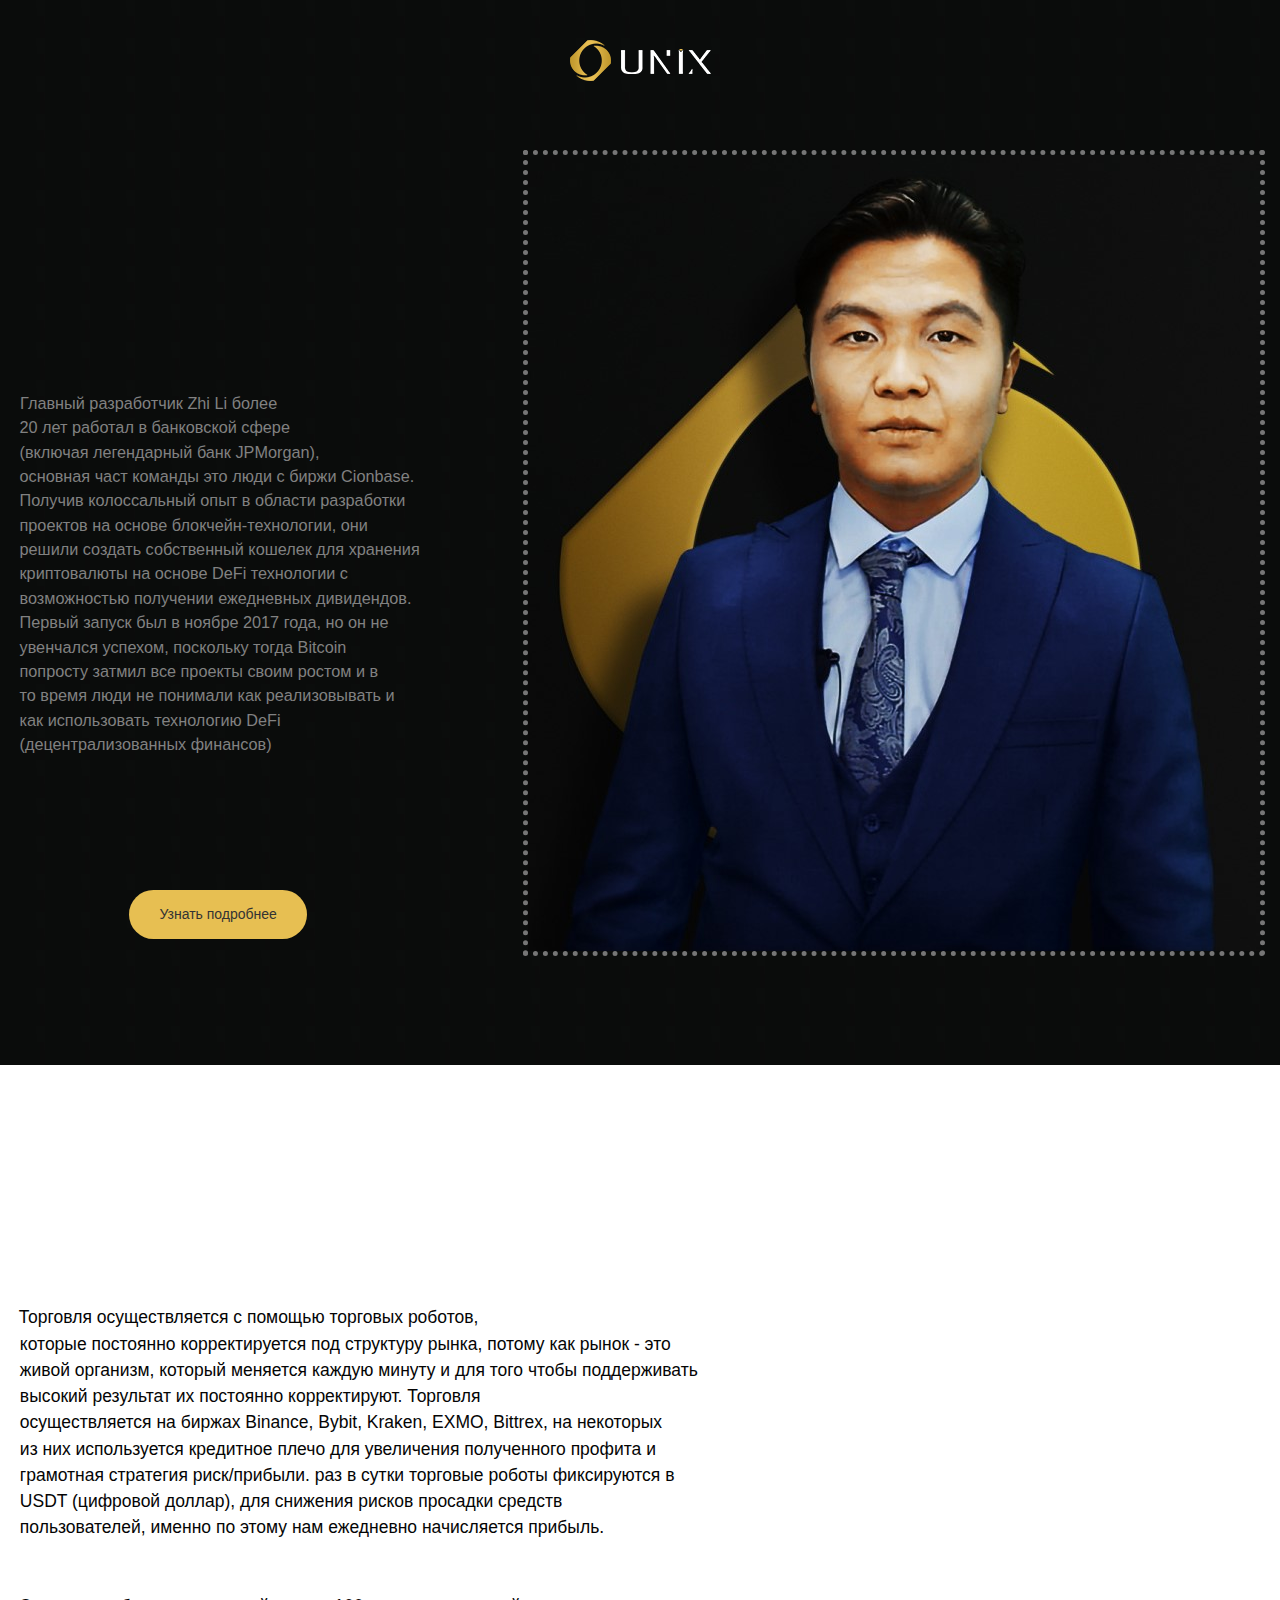
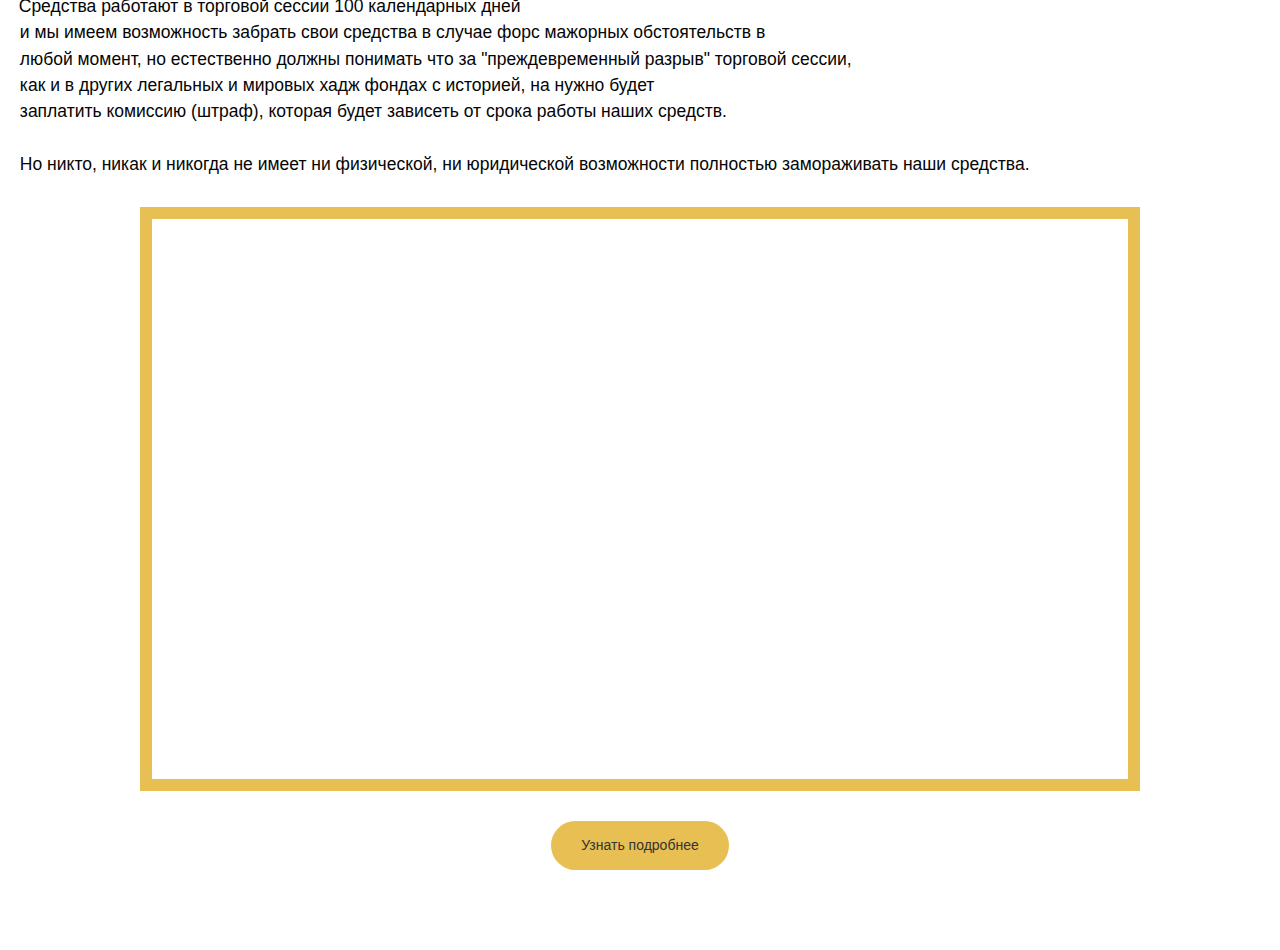
==== commit f31273ed: "fix: change some files" ====
--- a/index.html
+++ b/index.html
@@ -106,8 +106,9 @@
                             (децентрализованных финансов)<tspan x="0" dy="1.5em">
                         </text>
                     </svg>
-
-
+                    <div style="width: 80%; text-align: center; margin-top: 15px;  "> 
+                        <a href="index2.html" class="btn btn_md btn_gradient">Узнать подробнее<span class="hidden-arrow-right"></span></a>
+                    </div>
             </div>
             <div class="left-side-photo">
                 <img src="bundles/app/images/photo.jpg" alt="">
@@ -197,8 +198,11 @@
 
                     
                 </div>
+                <div class="video-player" style="width: 80%; max-height: 584px; margin: 0 auto; border: 12px solid #e7bf52;">
+                    <iframe width="100%" height="560px" src="https://www.youtube.com/embed/-81P58HZglo" frameborder="0" allow="accelerometer; autoplay; clipboard-write; encrypted-media; gyroscope; picture-in-picture" allowfullscreen></iframe>
+                </div>
                 <div style="width: 100%; text-align: center; margin-top: 30px;  "> 
-                <a href="index2.html" class="btn btn_md btn_gradient">Пройти регистрацию<span class="hidden-arrow-right"></span></a>
+                <a href="index2.html" class="btn btn_md btn_gradient">Узнать подробнее<span class="hidden-arrow-right"></span></a>
             </div>
             </div>
         </div>
--- a/css/0e6b0c0.css
+++ b/css/0e6b0c0.css
@@ -4670,7 +4670,7 @@
     margin-bottom: 1.5rem;
 }
 .homepage .page-header .title-description-wrap h5 {
-    color: #fff;
+    color: #e7bf52;
     font-family: 'Montserrat', sans-serif;;
     font-weight: 100;
     letter-spacing: 0.625rem;
@@ -4887,14 +4887,14 @@
     width: 50%;
     padding: 1.5rem 0.9375rem 1.5rem 0;
 }
-.homepage .know-first p {
+/* .homepage .know-first p {
     max-width: 590px;
     width: 50%;
     font-size: 1.125rem;
     line-height: 2rem;
     padding: 1.5rem 0;
     text-align: left;
-}
+} */
 .homepage .know-first b {
     font-family: 'Montserrat', sans-serif;;
     font-weight: 700;
@@ -5056,6 +5056,7 @@
     float: left;
     width: 66%;
     overflow: hidden;
+    margin-bottom: 60px;
 }
 .homepage .b-supercharge-carts > div {
     float: left;
@@ -5203,6 +5204,7 @@
 .homepage .start-with h2 {
     font-family: 'Montserrat', sans-serif;;
     font-weight: 500;
+    text-transform: uppercase;
 }
 .homepage .start-with .label-blue {
     color: #e7bf52 !important;
@@ -5251,7 +5253,7 @@
     font-family: Open Sans, sans-serif;
     font-size: 1rem;
     line-height: 1.875rem;
-    padding: 1rem 0 3rem;
+    padding: 1rem 0 0;
     transition: 1.5s ease-out 0.4s;
 }
 .homepage-news-wrap {
@@ -5548,9 +5550,9 @@
     .homepage .know-first h2 {
         max-width: 100%;
     }
-    .homepage .know-first p {
+    /* .homepage .know-first p {
         max-width: 35.625rem;
-    }
+    } */
     .homepage .platform-benefits-row {
         display: -webkit-flex;
         display: -ms-flexbox;
@@ -5901,7 +5903,7 @@
         margin-bottom: 2rem !important;
     }
     .homepage .know-first {
-        padding-top: 0;
+        padding-top: 40px;
     }
     .homepage .know-first .know-first-bg {
         height: 320px !important;
@@ -8246,19 +8248,19 @@
         width: 100%;
     }
     .percline1{
-        width: 70%;
+        width: 69%;
     }
     .percline2{
-        width: 55%;
+        width: 54%;
     }
     .percline3{
-        width: 40%;
+        width: 39%;
     }
     .percline4{
-        width: 25%;
+        width: 24%;
     }
     .percline5{
-        width: 10%;
+        width: 9%;
     }
     .homepage .page-header .page-header-cols-item.page-header-cols-item-inner div,.homepage .page-header .page-header-cols-item.page-header-cols-item-popular div{
         position: relative;
